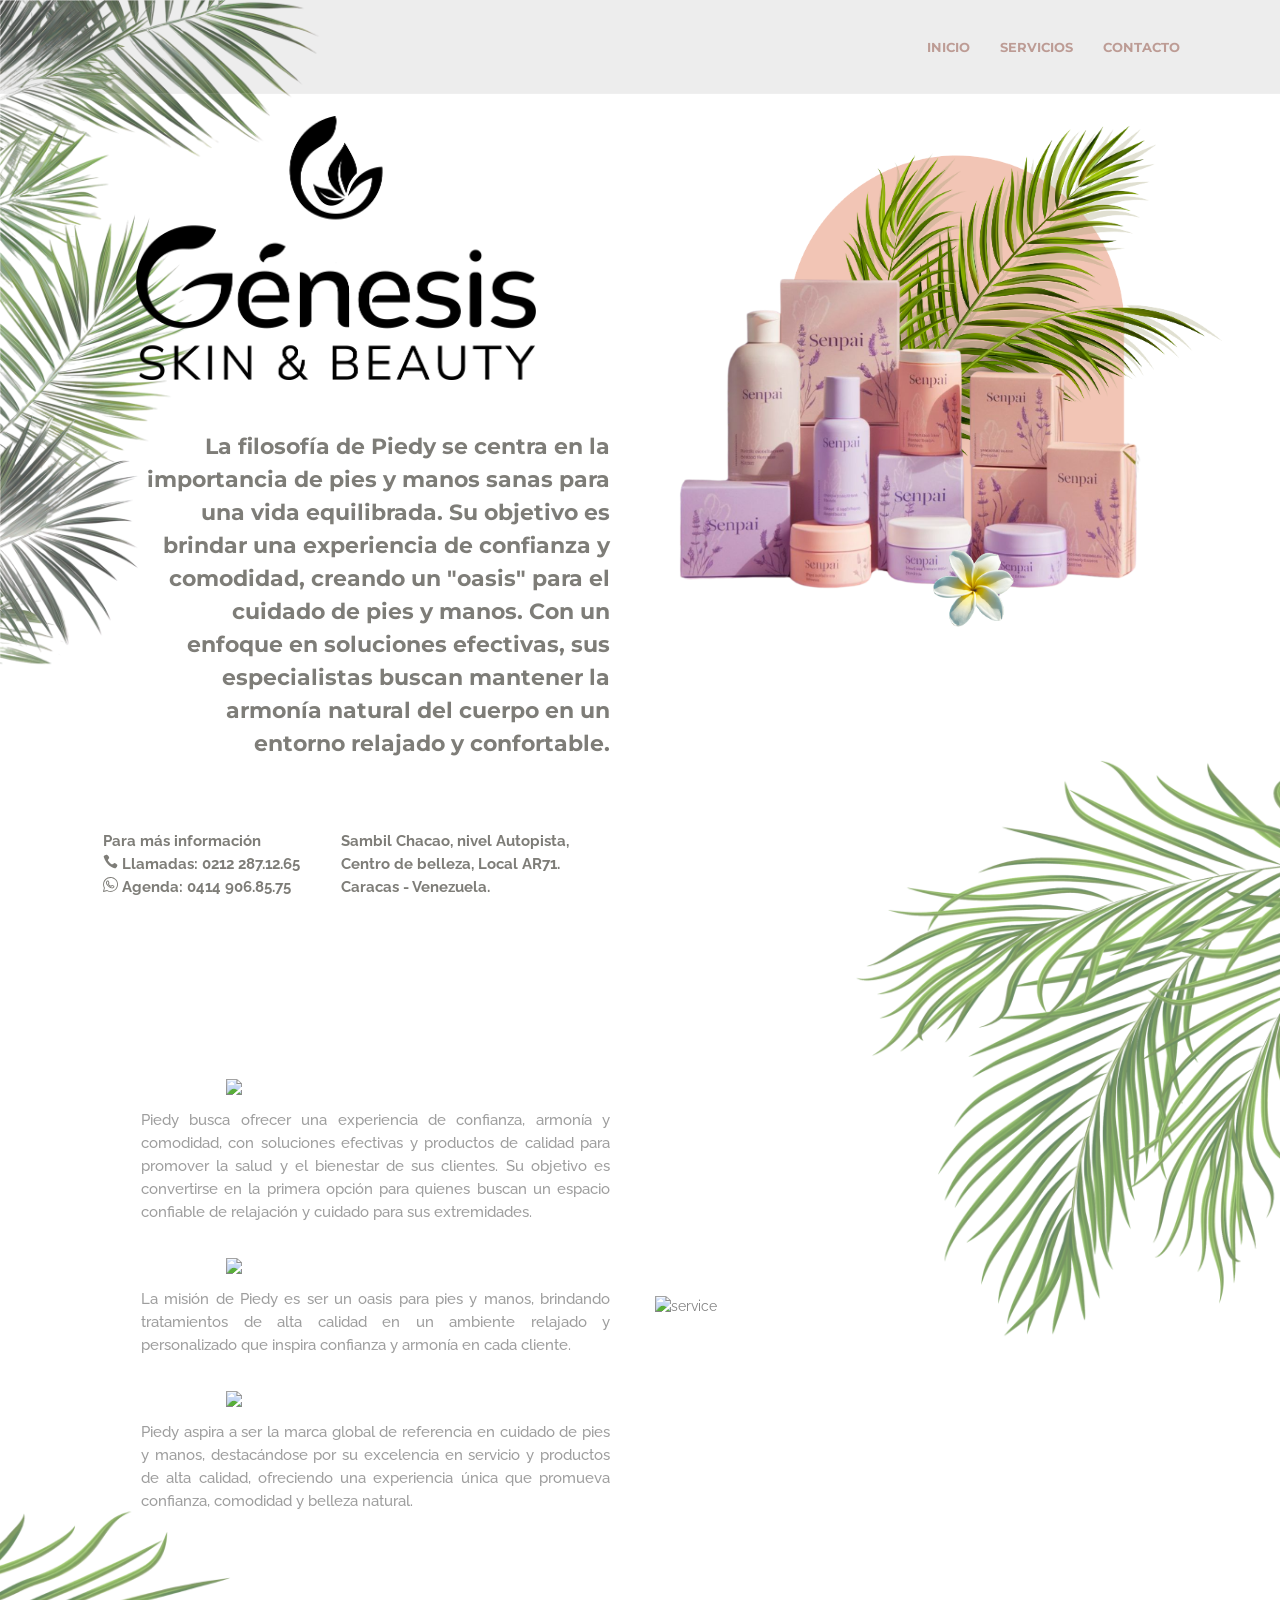
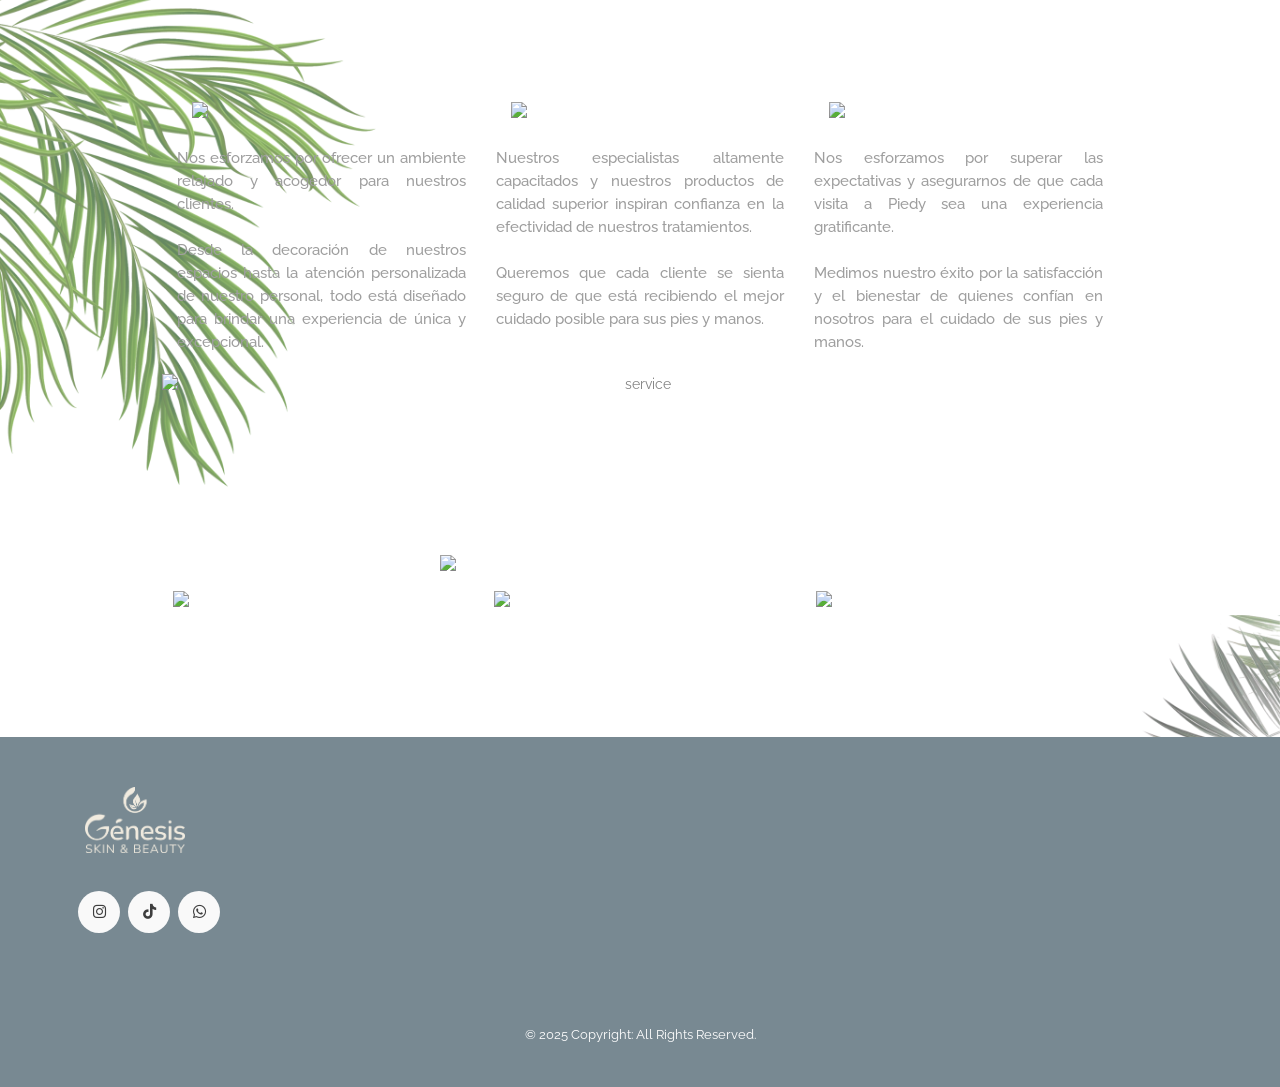
==== index.html @ 5d8326f8 "primer commit" ====
<!DOCTYPE html>
<html dir="ltr" lang="es-ES">
<head>
<!-- Document Meta
============================================= -->
<meta charset="utf-8">
<meta http-equiv="X-UA-Compatible" content="IE=edge">
<!--IE Compatibility Meta-->
<meta name="author" content="wplly" />
<meta name="viewport" content="width=device-width, initial-scale=1, maximum-scale=1">
<meta name="description" content="construction html5 template">
<link href="assets/images/favicon/favicon.ico" rel="icon">



<!-- Fonts
============================================= -->
<link href='http://fonts.googleapis.com/css?family=Montserrat:400,700%7CRaleway:100,200,300,400,500,600,700,800%7CDroid+Serif:400,400italic,700,700italic' rel='stylesheet' type='text/css'>
<link href="https://fonts.cdnfonts.com/css/blanquotey" rel="stylesheet">
<link rel="stylesheet" href="https://cdnjs.cloudflare.com/ajax/libs/font-awesome/6.7.2/css/all.min.css" integrity="sha512-Evv84Mr4kqVGRNSgIGL/F/aIDqQb7xQ2vcrdIwxfjThSH8CSR7PBEakCr51Ck+w+/U6swU2Im1vVX0SVk9ABhg==" crossorigin="anonymous" referrerpolicy="no-referrer" />
<!-- Stylesheets
============================================= -->
<link href="assets/css/external.css" rel="stylesheet">
<!-- Extrnal CSS -->
<link href="assets/css/bootstrap.min.css" rel="stylesheet">

<!-- Boostrap Core CSS -->
<link href="assets/css/style.css" rel="stylesheet">
<!-- Style CSS -->

<!-- HTML5 shim, for IE6-8 support of HTML5 elements. All other JS at the end of file. -->
<!--[if lt IE 9]>
      <script src="assets/js/html5shiv.js"></script>
      <script src="assets/js/respond.min.js"></script>
    <![endif]-->

<!-- Document Title
    ============================================= -->
<title>Genesis Skin & Beauty</title>
</head>
<body>
<div class="preloader">
	<div class="spinner">
		<div class="bounce1">
		</div>
		<div class="bounce2">
		</div>
		<div class="bounce3">
		</div>
	</div>
</div>

<!-- Header
    ============================================= -->
<header id="navbar-spy" class="transparent-header">
	<nav id="primary-menu" class="navbar navbar-fixed-top style-1">
		<div class="container">
			<div class="navbar-header">
				<button type="button" class="navbar-toggle collapsed" data-toggle="collapse" data-target="#bs-example-navbar-collapse-1" aria-expanded="false">
				<span class="sr-only">Toggle navigation</span>
				<span class="icon-bar"></span>
				<span class="icon-bar"></span>
				<span class="icon-bar"></span>
				</button>
			</div>
			
			<div class="collapse navbar-collapse pull-right" id="bs-example-navbar-collapse-1">
				<ul class="nav navbar-nav navbar-left">
					<li class="has-dropdown">
						<a href="index.html" class="dropdown-toggle">Inicio</a>
					</li>
					
					<!-- li end -->
					<li class="has-dropdown">
						<a href="services.html" class="dropdown-toggle">servicios</a>
					</li>
					
					<li class="has-dropdown pull-left">
						<a href="contact.html" class="dropdown-toggle">contacto</a>
					</li>
				</ul>
			</div>
		</div>
	</nav>
</header>

<!-- Parte I
============================================= -->
<section class="text-center pagina-1-mb">
	<div class="container" style="width: 95%;">
		<div class="row">
			<div class="col-xs-12 col-sm-6 col-md-6" style="margin-top: 3%;">
				<div class="col-xs-12 col-sm-12 col-md-12">
					<img src="assets/images/web-new/Imagotipo - Negro.png" alt="logo"  class="img-responsive center-block" width="400">
				</div>
				<div class="col-xs-12 col-sm-12 col-md-12" >
					<h4 class="font-1-mb" style="color: #7e7d78; text-align: end; padding: 50px 0 50px 80px;" >
						La filosofía de Piedy se centra en la importancia de pies y manos sanas para una vida equilibrada. Su objetivo es brindar una experiencia de confianza y comodidad, creando un "oasis" para el cuidado de pies y manos. Con un enfoque en soluciones efectivas, sus especialistas buscan mantener la armonía natural del cuerpo en un entorno relajado y confortable.
					</h4>
				</div>
				<div class="col-xs-12 col-sm-12 col-md-12 text-mb-dat" style="display: flex; justify-content: space-evenly; text-align: start; align-items: center;">
					<p style="font-weight: bold; color: #7e7d78;" class="font-1-1-mb">
						Para más información <br>
						<svg xmlns="http://www.w3.org/2000/svg" viewBox="0 0 32 32" id="Phone" width="15">
							<path d="M13.216 8.064c-.382-4.394-4.966-6.55-5.16-6.638a.974.974 0 0 0-.582-.078c-5.292.878-6.088 3.958-6.12 4.086a.99.99 0 0 0 .02.54c6.312 19.584 19.43 23.214 23.742 24.408.332.092.606.166.814.234a.99.99 0 0 0 .722-.042c.132-.06 3.248-1.528 4.01-6.316a.997.997 0 0 0-.096-.612c-.068-.132-1.698-3.234-6.218-4.33a.977.977 0 0 0-.884.21c-1.426 1.218-3.396 2.516-4.246 2.65-5.698-2.786-8.88-8.132-9-9.146-.07-.57 1.236-2.572 2.738-4.2a.998.998 0 0 0 .26-.766z" fill="#7e7d78" class="color000000 svgShape"></path>
						  </svg> Llamadas: 0212 287.12.65
						  <br>
						  <svg xmlns="http://www.w3.org/2000/svg" enable-background="new 0 0 24 24" viewBox="0 0 24 24" id="Whatsapp" width="15">
							<path d="m14.712 18.249c-.434 0-.896-.057-1.382-.173-3.782-.903-8.58-5.223-8.58-8.792 0-1.649.862-2.555 1.188-2.896.407-.432 1.001-.638 1.378-.638 1.388 0 1.694.304 2.098 1.425.139.386.328.915.708 1.671.201.401.212.796.031 1.174-.29.549-.583.87-.776 1.083-.002.002-.003.004-.005.006.251.401.732 1.094 1.375 1.666.851.758 1.581 1.073 1.973 1.243.04.017.076.033.109.047.038-.048.078-.102.115-.151.164-.217.377-.497.686-.838.537-.593 1.072-.497 1.479-.349.125.047 2.695 1.039 2.981 1.555.228.412.246 1.288-.165 2.102-.615 1.219-1.753 1.865-3.213 1.865zm-7.396-10.999c-.05.008-.197.075-.241.118-.322.339-.825.866-.825 1.916 0 2.598 3.957 6.504 7.429 7.333 1.447.345 2.428.04 2.909-.91.117-.233.154-.451.161-.6-.526-.266-1.724-.797-2.079-.94-.243.275-.402.486-.529.654-.354.466-.841 1.104-1.831.657l-.184-.083c-.437-.188-1.345-.581-2.377-1.5-.886-.789-1.498-1.726-1.784-2.213-.446-.765.041-1.3.303-1.588.149-.164.316-.348.483-.635-.403-.815-.61-1.391-.749-1.776-.055-.153-.115-.322-.157-.411-.076-.012-.229-.022-.529-.022zm9.651 7.976h.01z" fill="#7e7d78" class="color000000 svgShape"></path>
							<path d="m.75 24c-.198 0-.392-.079-.534-.223-.188-.191-.26-.467-.188-.726l1.508-5.479c-.943-1.734-1.44-3.688-1.44-5.671.001-4.84 2.787-9.026 7.267-10.925 4.543-1.924 9.579-.979 13.146 2.468.061.059.11.126.147.2 3.335 3.438 4.264 8.317 2.418 12.785-1.88 4.551-6.105 7.378-11.026 7.378-.187-.018-.312-.023-.468-.032-.914-.05-2.779-.153-4.982-1.275l-5.658 1.476c-.063.016-.127.024-.19.024zm5.939-3.049c.123 0 .246.03.356.09 2.022 1.093 3.711 1.186 4.617 1.236.199.011.36.021.479.036 4.208-.006 7.901-2.478 9.545-6.457 1.638-3.964.778-8.296-2.243-11.305-.05-.051-.093-.109-.128-.171-3.116-2.905-7.452-3.682-11.366-2.023-3.918 1.661-6.352 5.317-6.354 9.543 0 1.825.482 3.623 1.395 5.197.101.174.127.381.073.575l-1.245 4.524 4.682-1.22c.062-.017.126-.025.189-.025z" fill="#7e7d78" class="color000000 svgShape"></path>
						  </svg> Agenda: <a href="https://wa.me/584149068575?text=Hola%20%F0%9F%98%8A" target="_blank"  style="color: #7e7d78;">0414 906.85.75</a> 
					</p>
					<p style="font-weight: bold; color: #7e7d78;" class="font-1-1-mb">
						Sambil Chacao, nivel Autopista, <br>
						Centro de belleza, Local AR71. <br>
						Caracas - Venezuela.				</p>
				</div>
			</div>
			<div class="col-xs-12 col-sm-6 col-md-6">
				<img src="assets/images/web-new/p2.png" alt="service"  class="img-responsive center-block" width="1200">
			</div>
			
		</div>
	</div>
</section>

<!-- Parte II
============================================= -->

<section class="pagina-2-mb mt-pag-2">
	<div class="container" style="width: 85%;">
		<div class="row" >
			<div class="col-xs-12 col-sm-12 col-md-12" style="display: flex; align-items: center; flex-wrap: wrap;">
				<div class="col-xs-12 col-sm-12 col-md-6 pd-mb" >
					<div class="col-xs-12 col-sm-12 col-md-12" >
						<div class="col-sm-12" style="margin-bottom: 3%;">
							<img class="img-responsive center-block img-2-1-mb" src="assets/images/web-new/OBJETIVO.png" width="300" >
						</div>
						<p class="text-justify font-pag-2 font-center">
							Piedy busca ofrecer una experiencia de confianza, armonía y comodidad, con soluciones efectivas y productos de calidad para promover la salud y el bienestar de sus clientes. Su objetivo es convertirse en la primera opción para quienes buscan un espacio confiable de relajación y cuidado para sus extremidades.
						</p>
					</div>
					<div class="col-xs-12 col-sm-12 col-md-12" >
						<div class="col-sm-12" style="margin-bottom: 3%; margin-top: 3%;">
							<img class="img-responsive center-block img-2-1-mb" src="assets/images/web-new/MISION.png" width="300" >
						</div>
						<p class="text-justify font-pag-2 font-center">
							La misión de Piedy es ser un oasis para pies y manos, brindando tratamientos de alta calidad en un ambiente relajado y personalizado que inspira confianza y armonía en cada cliente.
						</p>
					</div>
					<div class="col-xs-12 col-sm-12 col-md-12" >
						<div class="col-sm-12" style="margin-bottom: 3%; margin-top: 3%;">
							<img class="img-responsive center-block img-2-1-mb" src="assets/images/web-new/VISION.png" width="300" >
						</div>
						<p class="text-justify font-pag-2 font-center">
							Piedy aspira a ser la marca global de referencia en cuidado de pies y manos, destacándose por su excelencia en servicio y productos de alta calidad, ofreciendo una experiencia única que promueva confianza, comodidad y belleza natural.
						</p>
					</div>
				</div>
				<div class="col-xs-12 col-sm-12 col-md-6 d-none d-sm-block" >
					<img src="assets/images/web-new/PAGINA-2.2.png" alt="service" class="img-responsive center-block img-3-3-mb img-2-3-mb" width="1200" >
				</div>
			</div>
		</div>
	</div>
</section>

<!-- Servicios
============================================= -->

<section class="text-center pagina-3-mb mt-pag-3">
	<div class="container width-mb" style="width: 77%;">
		<div class="row">
			<div class="col-xs-12 col-sm-12 col-md-12" >
				<div class="col-xs-12 col-sm-4 col-md-4" >
					<div class="col-sm-12" style="margin-bottom: 10%; margin-top: 3%;">
						<img class="img-responsive center-block img-2-1-mb" src="assets/images/web-new/COMODIDAD.png" width="300" >
					</div>
					<p class="text-justify font-pag-2 font-center">
						Nos esforzamos por ofrecer un ambiente relajado y acogedor para nuestros clientes. </br></br> Desde la decoración de nuestros espacios hasta la atención personalizada de nuestro personal, todo está diseñado para brindar una experiencia de única y excepcional.
					</p>
				</div>
				<div class="col-xs-12 col-sm-4 col-md-4" >
					<div class="col-sm-12" style="margin-bottom: 10%; margin-top: 3%;">
						<img class="img-responsive center-block img-2-1-mb" src="assets/images/web-new/CONFIANZA.png" width="300" >
					</div>
					<p class="text-justify font-pag-2 font-center">
						Nuestros especialistas altamente capacitados y nuestros productos de calidad superior inspiran confianza en la efectividad de nuestros tratamientos. </br></br> Queremos que cada cliente se sienta seguro de que está recibiendo el mejor cuidado posible para sus pies y manos.
					</p>
				</div>
				<div class="col-xs-12 col-sm-4 col-md-4" >
					<div class="col-sm-12" style="margin-bottom: 10%; margin-top: 3%;">
						<img class="img-responsive center-block img-2-1-mb" src="assets/images/web-new/SATISFACCION.png" width="300" >
					</div>
					<p class="text-justify font-pag-2 font-center">
						Nos esforzamos por superar las expectativas y asegurarnos de que cada visita a Piedy sea una experiencia gratificante. </br></br> Medimos nuestro éxito por la satisfacción y el bienestar de quienes confían en nosotros para el cuidado de sus pies y manos.
					</p>
				</div>
			</div>
			<div class="col-xs-12 col-sm-12 col-md-12" >
				<img class="img-responsive center-block img-2-3-mb" src="assets/images/web-new/PAGINA-3.1.png" width="1200" alt="service">
			</div>
		</div>
	</div>
</section>

<section class="text-center pagina-4-mb">
	<div class="container" style="width: 80%;">
		<div class="col-xs-12 col-sm-12 col-md-12" style="margin-bottom: 2%;">
			<img class="img-responsive center-block img-2-1-mb" src="assets/images/web-new/SERVICIOS.png" width="400" >
		</div>
		<div class="col-xs-12 col-sm-12 col-md-12" style="margin-bottom: 5%;">
			<div class="col-xs-12 col-sm-4 col-md-4 only-mobile">
				<a href="services.html#q-p">
					<img class="img-responsive center-block" src="assets/images/web-new/1QP.png" style="cursor: pointer;" width="300">
				</a>
			</div>
			<div class="col-xs-12 col-sm-4 col-md-4 only-destok" >
				<img id="linkToText" class="img-responsive center-block" src="assets/images/web-new/1QP.png" style="cursor: pointer;" width="300">
			</div>
			<div class="col-xs-12 col-sm-4 col-md-4 only-mobile">
				<a href="services.html#q-e">
					<img class="img-responsive center-block" src="assets/images/web-new/2QP.png" style="cursor: pointer;" width="300">
				</a>
			</div>
			<div class="col-xs-12 col-sm-4 col-md-4 only-destok">
				<img id="linkToText1" class="img-responsive center-block" src="assets/images/web-new/2QP.png" style="cursor: pointer;"  width="300">
			</div>
			<div class="col-xs-12 col-sm-4 col-md-4 only-mobile">
				<a href="services.html#m">
					<img class="img-responsive center-block" src="assets/images/web-new/MANICURAS.png" style="cursor: pointer;" width="300">
				</a>
			</div>
			<div class="col-xs-12 col-sm-4 col-md-4 only-destok">
				<img id="linkToText2" class="img-responsive center-block" src="assets/images/web-new/MANICURAS.png" style="cursor: pointer;"  width="300"/>
			</div>
		</div>

		  <div class="col-md-12 text-center">
			<div id="myText" class="collapse">
				<div class="col-xs-12 col-sm-12 col-md-12" style="margin-top: 3%">
					<div class="col-sm-3">
						<a href="quiropedia_vip.html"><img class="img-responsive center-block" src="assets/images/web-new/QUIROPEDIA-AVANZADA-VIP.png" width="250" style="cursor: pointer;"></a>
					</div>
					<div class="col-sm-3">
						<a href="quiropedia_rejuvenecedora.html"><img class="img-responsive center-block" src="assets/images/web-new/REJUVENECEDORA.png" width="250" style="cursor: pointer;"></a> 
					</div>
					<div class="col-sm-3">
						<a href="quiropedia_deportista.html"><img class="img-responsive center-block" src="assets/images/web-new/QUIROPEDIA-PARA-DEPORTISTASpng.png" width="250" style="cursor: pointer;"/></a> 
					</div>
					<div class="col-sm-3">
						<a href="quiropedia_express.html"><img class="img-responsive center-block" src="assets/images/web-new/Express.png" width="250" style="cursor: pointer;"/></a> 
					</div>
				</div>
			</div>
			<div id="myText1" class="collapse">
				<div class="col-xs-12 col-sm-12 col-md-12" style="margin-top: 3%;">
					<div class="col-sm-4">
						<a href="quiropedia_medica.html"><img class="img-responsive center-block" src="assets/images/web-new/Quiropedia-Médica.png" width="250" style="cursor: pointer;"></a> 
					</div>
					<div class="col-sm-4">
						<a href="quiropedia_diabetica.html"><img class="img-responsive center-block" src="assets/images/web-new/Pie-Diabético.png" width="250" style="cursor: pointer;"></a> 
					</div>
					<div class="col-sm-4">
						<a href="quiropedia_ninos.html"><img class="img-responsive center-block" src="assets/images/web-new/Quiropedia-para-Niños.png" width="250" style="cursor: pointer;"/></a> 
					</div>
				</div>
			</div>
			<div id="myText2" class="collapse">
				<div class="col-xs-12 col-sm-12 col-md-12" style="margin-top: 3%;">
					<div class="col-sm-4">
						<a href="manicura_acrilico.html"><img class="img-responsive center-block" src="assets/images/web-new/Acrilico.png" width="250" style="cursor: pointer;"></a> 
					</div>
					<div class="col-sm-4">
						<a href="manicura_rubber.html"><img class="img-responsive center-block" src="assets/images/web-new/Base-Rubber.png" width="250" style="cursor: pointer;"></a> 
					</div>
					<div class="col-sm-4">
						<a href="manicura_polygel.html"><img class="img-responsive center-block" src="assets/images/web-new/Con-Poligel.png" width="250" style="cursor: pointer;"/></a> 
					</div>
				</div>
			</div>
		  </div>
	</div>
</section>

<!-- Footer
============================================= -->
<footer id="footer" class="footer-3">
	
	<!-- Widget Section
	============================================= -->
	<div class="container">
		<div class="row">
			<div class="col-xs-12 col-sm-12 col-md-12 widgets-links">
				<div class="col-xs-12 col-sm-6 col-md-3 widget-about text-center-xs mb-30-xs">
					<div class="row">
						<div class="col-xs-12 col-sm-12 col-md-12">
							<div class="widget-about-logo-footer pull-left pull-none-xs">
								<img src="assets/images/web-new/Imagotipo - Crema.png" alt="logo"/>
							</div>
						</div>
					</div>
					<!-- Social bar
					============================================= -->
					<div class="row">
						<div class="col-xs-12 col-sm-12 col-md-12">
							<div class="widget-social-icon pull-left text-left pull-none-xs">
								<!-- <a target='_blank' href="https://www.facebook.com/people/Piedyccs/61551741722241/"><i class="fa fa-facebook"></i><i class="fa fa-facebook"></i></a> -->
								<a target='_blank' href="https://instagram.com/piedyccs?igshid=MzRlODBiNWFlZA=="><i class="fa-brands fa-instagram"></i><i class="fa-brands fa-instagram"></i></a>
								<a target='_blank' href="https://www.tiktok.com/@piedyccs5"><i class="fab fa-tiktok"></i><i class="fa-brands fa-tiktok"></i></a>
								<a target='_blank' href="https://wa.link/84zv5s"><i class="fa-brands fa-whatsapp"></i><i class="fa-brands fa-whatsapp"></i></a>
							</div>
						</div>
					</div>
				</div>
				<div class="col-xs-12 col-sm-6 col-md-5 widget-navigation text-center-xs">
					
				</div>
			</div>
		</div>
	</div>

	<!-- Copyrights
	============================================= -->
	<div class="container">
		<div class="row">
			<div class="col-xs-12 col-sm-12 col-md-12 copyrights text-center">
				<p class="text-capitalize">© 2025 Copyright: All rights reserved.</p>
			</div>
		</div>
	</div>
</footer>

<!-- Footer Scripts
============================================= -->
<script src="assets/js/jquery-2.1.1.min.js"></script>
<script src="assets/js/plugins.js?v=1.0.0"></script>
<script src="assets/js/functions.js?v=1.2.0"></script>

<script src="assets/js/jquery.js"></script>
<script>
	var coll = document.getElementsByClassName("collapsible");
	var i;
	
	for (i = 0; i < coll.length; i++) {
	  coll[i].addEventListener("click", function() {
		this.classList.toggle("active");
		var content = this.nextElementSibling;
		if (content.style.maxHeight){
		  content.style.maxHeight = null;
		} else {
		  content.style.maxHeight = content.scrollHeight + "px";
		} 
	  });
	}
	</script>

</body>
</html>
---- assets/css/style.css ----
/*-----------------------------------------------------------------------------------

	Theme Name: Yellow Hats
	Theme URI: #
	Description: The Construction HTML5 Template
	Author: 7roof
	Author URI: http://themeforest.net/user/7roof
	Version: 1.0

-----------------------------------------------------------------------------------*/
/*!
// Contents
// ------------------------------------------------>

	1.  Global Styles
	2.  Typography
	3.  Color
	4.  Align
	5.  Background
	6.  Buttons
	7.  Forms
	8.  Icons
	9.  List
	10. Media
	11. Tabs
	12. Accordions
	13. Loading
	14. Header
	15. Heading
	16. Page Title
	17. Hero
	18. About
	19. Team
	20. Testimonial
	21. Services
	22. Projects
	23. Action
	24. Facts
	25. Pricing Tables
	26. Blog
	27. sidebar
	28. Shop
	29. Contact
	30. Footer
	31. 404
	32. Soon
/*------------------------------------*\
#GLOBAL STYLES
\*------------------------------------*/

html {
	font-size: 14px;
}

body {
	background-image: url(../../assets/images/web-new/FONDO-PLANTILLA-WEB.png);
	background-size: cover;
	font-family: 'Raleway', sans-serif;
	font-size: 14px;
	font-weight: 400;
	color: #828282;
	line-height: 1.5;
	margin: 0
}

* {
	outline: none;
}

::-moz-selection {
text-shadow:none;
}

::selection {
	background-color: #BD9C95;
	color: #fff;
	text-shadow: none;
}

a {
	-webkit-transition: all 0.3s ease;
	-moz-transition: all 0.3s ease;
	-ms-transition: all 0.3s ease;
	-o-transition: all 0.3s ease;
	transition: all 0.3s ease;
	color: #BD9C95;
}

a:hover {
	color: #BD9C95;
	text-decoration: none;
}

a:focus {
	color: #BD9C95;
	outline: none;
	text-decoration: none;
}

a:active {
	color: #BD9C95;
	outline: none;
	text-decoration: none;
}

textarea {
	resize: none
}

.form-control {
	background-color: transparent;
	-moz-border-radius: 0;
	-webkit-border-radius: 0;
	border-radius: 25px;
	border-top: none;
	border-right: 0;
	border-left: 0;
	border: 2px solid #e5e5e5;
	font-size: 13px;
	color: #000000;
	line-height: 49px;
	height: 38px;
	margin-bottom: 50px;
	box-shadow: none;
	-moz-box-shadow: none;
	-webkit-box-shadow: none;
	padding-left: 13px;
}

.form-control:focus {
	border-color: #FFF;
	box-shadow: none;
	-moz-box-shadow: none;
	-webkit-box-shadow: none;
}

button.btn {
	margin-bottom: 0
}

.btn:focus,
.btn:active:focus,
.btn.active:focus,
.btn.focus,
.btn.focus:active,
.btn.active.focus {
	outline: none
}

.modal-backdrop {
	z-index: 1020;
	background-color: rgba(34, 34, 34, 0.95);
}

/*------------------------------------*\
#TYPOGRAPHY
\*------------------------------------*/

/* Heading Text */
h1,
h2,
h3,
h4,
h5,
h6,
.h1,
.h2,
.h3,
.h4,
.h5,
.h6 {
	color: #2f2f2f;
	font-family: 'Montserrat', sans-serif;
	font-weight: 700;
	margin: 0 0 20px 0;
	line-height: 1.5;
}

h1,
.h1 {
	font-size: 32px;
}

h2,
.h2 {
	font-size: 28px;
}

h3,
.h3 {
	font-size: 25px;
}

h4,
.h4 {
	font-size: 22px;
}

h5,
.h5 {
	font-size: 18px;
}

h6,
.h6 {
	font-size: 14px;
}

p {
	color: #9e9e9e;
	font-size: 15px;
	font-weight: 500;
	margin-bottom: 20px;
	line-height: 23px;
}

.lead {
	font-size: 16px;
	line-height: 1.8;
}

/* Aligning Text */
.text-left {
	text-align: left !important;
}

.text-right {
	text-align: right !important;
}

.text-center {
	text-align: center !important;
}

.text-just {
	text-align: justify !important;
}

.align-top {
	vertical-align: top;
}

.align-bottom {
	vertical-align: bottom;
}

.align-middle {
	vertical-align: middle;
}

.align-baseline {
	vertical-align: baseline
}

/* Weight Text */
.bold {
	font-weight: bold;
}

.regular {
	font-weight: normal;
}

.italic {
	font-style: italic;
}

.break-word {
	word-wrap: break-word;
}

.no-wrap {
	white-space: nowrap;
}

.font-type {
	font-family: 'Blanquotey', sans-serif;
}

/* Text Color */
.text-white {
	color: #fff !important;
}

.text-black {
	color: #2f2f2f;
}

.text-capitalize {
	text-transform: capitalize
}

.text-uppercase {
	text-transform: uppercase
}

.font-heading {
	font-family: 'Montserrat', sans-serif;
}

.font-body {
	font-family: 'Raleway', sans-serif;
}

.font-15 {
	font-size: 15px;
}

.font-18 {
	font-size: 18px;
}

.font-16 {
	font-size: 16px;
}

.font-40 {
	font-size: 40px;
}

.font-25 {
	font-size: 25px;
}

.font-secondary {
	font-family: 'Droid Serif', serif
}

/* quotes style */
blockquot,
.blockquote {
	font-size: 20px;
	font-family: 'Raleway', sans-serif;
	font-style: italic;
	line-height: 28px;
	font-weight: 500;
	padding: 30px 0 30px 30px;
}

.quote-author {
	display: block;
	font-size: 13px;
	font-style: normal;
	margin-top: 20px;
	line-height: 28px;
}

.blockquote-1 {
	border-left: 6px solid #222222;
}

.blockquote-3,
.blockquote-4 {
	padding-right: 30px;
}

.blockquote-2,
.blockquote-3,
.blockquote-4 {
	border-left: none;
}

.blockquote-2:before {
	content: "\f10d";
	font-family: fontawesome;
	font-size: 16px;
	position: absolute;
	top: 0;
	left: 0;
	color: #222222;
	line-height: 1.8;
}

.blockquote-2:after {
	content: "\f10e";
	font-family: fontawesome;
	font-size: 16px;
	color: #222222;
	position: absolute;
	right: 0;
	bottom: 0;
	line-height: 1.8;
}

.blockquote-3 {
	color: #BD9C95;
	background-color: #f9f9f9;
	border-radius: 5px;
}

.blockquote-3 .quote-author {
	color: #828282
}

.blockquote-4 {
	color: #fff;
	background-color: #222222;
	border-radius: 5px;
}

/* Lists */
ul.list {
	padding: 0;
	font-size: 13px;
	list-style-type: none;
}

ul.list li {
	font-size: 13px;
	font-weight: 500;
	line-height: 30px;
}

ul.icon-list li i {
	font-size: 15px;
	font-weight: 400;
	line-height: 30px;
	margin-right: 10px;
	color: #2f2f2f;
}

ul.number-list li span {
	font-size: 13px;
	font-weight: 700;
	line-height: 30px;
	margin-right: 15px;
	color: #2f2f2f;
}

ul.dot-list li i {
	font-size: 7px;
	font-weight: 400;
	line-height: 30px;
	margin-right: 19px;
	color: #2f2f2f;
}

/*------------------------------------*\
#COLORS
\*------------------------------------*/
.color-heading {
	color: #2f2f2f !important
}

.color-theme {
	color: #BD9C95 !important
}

.color-white {
	color: #fff !important
}

.color-gray {
	color: #7797A4 !important
}

/*------------------------------------*\
#ALIGN
\*------------------------------------*/
p,
pre,
ul,
ol,
dl,
dd,
blockquote,
address,
table,
fieldset,
form {
	margin-bottom: 20px;
}

section {
	padding-top: 80px;
	padding-bottom: 80px;
	overflow: hidden;
}

.separator {
	padding-top: 30px;
    padding-bottom: 30px;
}

footer {
	padding-top: 40px;
	padding-bottom: 40px;
}

/* All margin */
.m-0 {
	margin: 0;
}

.m-xs {
	margin: 10px;
}

.m-sm {
	margin: 20px;
}

.m-md {
	margin: 40px;
}

.m-lg {
	margin: 80px;
}

/* top margin */
.mt-0 {
	margin-top: 0;
}

.mt-5 {
	margin-top: 5px;
}

.mt-xs {
	margin-top: 10px;
}

.mt-sm {
	margin-top: 20px;
}

.mt-md {
	margin-top: 40px;
}

.mt-lg {
	margin-top: 80px;
}

.mt-30 {
	margin-top: 30px !important;
}

.mt-50 {
	margin-top: 50px !important;
}

.mt-60 {
	margin-top: 60px;
}

.mt-150 {
	margin-top: 150px;
}

/* bottom margin */
.mb-0 {
	margin-bottom: 0 !important;
}

.mb-xs {
	margin-bottom: 10px;
}

.mb-sm {
	margin-bottom: 20px;
}

.mb-md {
	margin-bottom: 40px !important;
}

.mb-lg {
	margin-bottom: 80px;
}

.mb-30 {
	margin-bottom: 30px !important;
}

.mb-50 {
	margin-bottom: 50px!important;
}

.mb-60 {
	margin-bottom: 60px!important;
}

.mb-150 {
	margin-bottom: 150px!important;
}

/* right margin */
.mr-0 {
	margin-right: 0;
}

.mr-xs {
	margin-right: 10px;
}

.mr-sm {
	margin-right: 20px;
}

.mr-md {
	margin-right: 40px;
}

.mr-lg {
	margin-right: 80px;
}

.mr-30 {
	margin-right: 30px !important;
}

.mr-50 {
	margin-right: 50px;
}

.mr-60 {
	margin-right: 60px;
}

.mr-150 {
	margin-right: 150px;
}

/* left margin */
.ml-0 {
	margin-left: 0;
}

.ml-xs {
	margin-left: 10px;
}

.ml-sm {
	margin-left: 20px;
}

.ml-md {
	margin-left: 40px;
}

.ml-lg {
	margin-left: 80px;
}

.ml-15 {
	margin-left: 15px;
}

.ml-30 {
	margin-left: 30px !important;
}

.ml-50 {
	margin-left: 50px;
}

.ml-60 {
	margin-left: 60px;
}

.ml-150 {
	margin-left: 150px;
}


/* All padding */
.p-0 {
	padding: 0;
}

.p-xs {
	padding: 10px;
}

.p-sm {
	padding: 20px;
}

.p-md {
	padding: 40px;
}

.p-lg {
	padding: 80px;
}

/* top padding */
.pt-0 {
	padding-top: 0;
}

.pt-xs {
	padding-top: 10px;
}

.pt-sm {
	padding-top: 20px;
}

.pt-md {
	padding-top: 40px;
}

.pt-lg {
	padding-top: 80px;
}

.pt-60 {
	padding-top: 60px;
}

/* bottom padding */
.pb-0 {
	padding-bottom: 0;
}

.pb-xs {
	padding-bottom: 10px;
}

.pb-sm {
	padding-bottom: 20px;
}

.pb-md {
	padding-bottom: 40px;
}

.pb-lg {
	padding-bottom: 80px;
}

.pb-50 {
	padding-bottom: 50px;
}

.pb-60 {
	padding-bottom: 60px;
}

.pb-100 {
	padding-bottom: 100px;
}

/* right padding */
.pr-0 {
	padding-right: 0;
}

.pr-xs {
	padding-right: 10px;
}

.pr-sm {
	padding-right: 20px;
}

.pr-md {
	padding-right: 40px;
}

.pr-lg {
	padding-right: 80px;
}

.pr-30 {
	padding-right: 30px !important;
}

.pr-50 {
	padding-right: 50px;
}

.pr-60 {
	padding-right: 60px;
}

.pr-150 {
	padding-right: 150px;
}

/* left padding */
.pl-0 {
	padding-left: 0;
}

.pl-xs {
	padding-left: 10px;
}

.pl-sm {
	padding-left: 20px;
}

.pl-md {
	padding-left: 40px;
}

.pl-lg {
	padding-left: 80px;
}

/* Postions */
.fixed {
	position: fixed;
}

.relative {
	position: relative;
}

.absolute {
	position: absolute;
}

.static {
	position: static;
}

/* Zindex*/
.zindex-1 {
	z-index: 1;
}

.zindex-2 {
	z-index: 2;
}

.zindex-3 {
	z-index: 3;
}

/* Borders */
.border-all {
	border: 1px solid #BD9C95;
}

.border-top {
	border-top: 1px solid #BD9C95;
}

.border-bottom {
	border-bottom: 1px solid #BD9C95;
}

.border-right {
	border-right: 1px solid #BD9C95;
}

.border-left {
	border-left: 1px solid #BD9C95;
}

/* Display */
.inline {
	display: inline;
}

.block {
	display: block;
}

.inline-block {
	display: inline-block;
}

.hide {
	display: none;
}

.flex {
	display: flex;
}

@media only screen and (max-width : 767px ) {

section {
	padding-top: 60px;
	padding-bottom: 60px;
}

.text-center-xs {
	text-align: center !important
}

.pull-none-xs {
	float: none !important;
	text-align: center !important
}

.mb-15-xs {
	margin-bottom: 15px;
}

.mb-30-xs {
	margin-bottom: 30px !important;
}

.mb-50-xs {
	margin-bottom: 50px;
}

.mb-60-xs {
	margin-bottom: 60px!important;
}
}

@media only screen and (min-width : 768px) and (max-width : 991px) {

.text-center-sm {
	text-align: center !important
}

.mb-0-sm {
	margin-bottom: 0;
}

.mb-15-sm {
	margin-bottom: 15px;
}

.mb-30-sm {
	margin-bottom: 30px !important;
}

.mb-50-sm {
	margin-bottom: 50px;
}

.mb-60-sm {
	margin-bottom: 60px;
}

.pb-15-sm {
	padding-bottom: 15px;
}

.pb-30-sm {
	padding-bottom: 30px;
}

.pb-50-sm {
	padding-bottom: 50px;
}

.pb-60-sm {
	padding-bottom: 60px;
}
}

.border-b {
	border-bottom: 1px solid #e5e5e5;
}

/*------------------------------------*\
#BACKGROUNDS
\*------------------------------------*/
.bg-theme {
	background-color: #BD9C95 !important
}

.bg-gray {
	background-color: #7797A4 !important
}

.bg-dark {
	background-color: #232323 !important
}

.bg-white {
	background-color: #fff !important
}

.bg-dark h6 { color:#f6f6f7} 
/* Background Image */
.bg-section {
	position: relative;
	overflow: hidden;
	z-index: 1;
	-webkit-background-size: cover;
	-moz-background-size: cover;
	-ms-background-size: cover;
	-o-background-size: cover;
	background-size: cover;
	background-attachment: fixed;
	background-repeat: no-repeat;
	background-position: center center;
	width: 100%;
	height: 100%;
}

.bg-section-pt {
	-webkit-background-size: 100% 100%;
	-moz-background-size: 100% 100%;
	-ms-background-size: 100% 100%;
	-o-background-size: 100% 100%;
	background-size: 100% 100%;
	background-attachment: local;
}



.bg-overlay:before {
	content: "";
	display: inline-block;
	height: 100%;
	left: 0;
	position: absolute;
	top: 0;
	width: 100%;
	z-index: -1;
}

.bg-overlay-light:before {
	background-color: rgba(255,255,255, 0.6);
}

.bg-overlay-dark:before {
	background-color: rgba(47, 47, 47, 0.95);
}

.bg-overlay-theme:before {
	background-color: #bd9c9565;
}

.bg-overlay-gradient:before {
	background: rgba(25, 23, 23, 0.8); /* fallback for old browsers */
	background: -webkit-linear-gradient(to bottom, rgba(25, 23, 23, 0.8), rgba(34, 34, 34, 0.2)); /* Chrome 10-25, Safari 5.1-6 */
	background: linear-gradient(to bottom, rgba(25, 23, 23, 0.8), rgba(34, 34, 34, 0.2)); /* W3C, IE 10+/ Edge, Firefox 16+, Chrome 26+, Opera 12+, Safari 7+ */
}

.col-img {
	height: 660px;
	padding: 60px;
	overflow: hidden
}

.col-content {
	padding: 100px 0 50px 100px;
}

.section-img {
	padding: 0
}

.col-bg {
	position: relative;
	overflow: hidden;
	z-index: 1;
	-webkit-background-size: cover;
	-moz-background-size: cover;
	-ms-background-size: cover;
	-o-background-size: cover;
	background-size: cover;
	background-repeat: no-repeat;
	background-position: center center;
}

/*------------------------------------*\
#BUTTONS
\*------------------------------------*/
.btn {
	position: relative;
	z-index: 2;
}

.btn::before,
.btn::after {
	top: 0;
	width: 50%;
	height: 100%;
	position: absolute;
	z-index: -1;
	display: block;
	content: '';
	-webkit-box-sizing: border-box;
	-moz-box-sizing: border-box;
	box-sizing: border-box;
}

.btn:before {
	right: 0;
}

.btn:after {
	left: 0;
}

.btn:hover:before,
.btn:hover:after {
	width: 0;
}

.btn-primary,
.btn-secondary {
	font-size: 13px;
	font-weight: 700;
	text-transform: uppercase;
	text-align: center;
	-moz-border-radius: 0;
	-webkit-border-radius: 0;
	border-radius: 0;
	padding: 0;
	line-height: 49px;
	width: 170px;
	height: 51px;
	text-align: center;
	font-family: 'Montserrat', sans-serif
}

.btn-primary {
	background-color: #BD9C95;
	color: #fff;
	border: 2px solid #BD9C95;
}

.btn-primary:hover,
.btn-primary:focus,
.btn-primary:active {
	background-color: #BD9C95;
	color: #fff;
	border: 2px solid #BD9C95
}

.btn-primary:hover::before,
.btn-primary:hover::after {
	background-color: #BD9C95;
}

.btn-secondary {
	background-color: transparent;
	color: #7797A4;
	border: 2px solid #7797A4
}

.btn-secondary:hover,
.btn-secondary:focus,
.btn-secondary:active {
	background-color: #7797A4 !important;
	color: #fff;
	border: 2px solid #7797A4 !important
}

.btn-secondary:hover::before,
.btn-secondary:hover::after {
	background-color: #7797A4;
}

.btn-primary.btn-white {
	background-color: #fff;
	border-color: #fff;
	color: #BD9C95;
}

.btn-primary.btn-white:hover::before,
.btn-primary.btn-white:hover::after {
	background-color: #fff;
}

.btn-primary.btn-white:hover,
.btn-primary.btn-white:focus,
.btn-primary.btn-white:active {
	background-color: #BD9C95;
	color: #fff;
	border: 2px solid #BD9C95
}

.btn-primary.btn-black {
	background-color: transparent;
	border-color: #fff;
	color: #fff;
}

.btn-br-30 {
	border-radius: 30px;
}

.btn-primary.btn-black:hover,
.btn-primary.btn-black:hover {
	background-color: #fff;
}

.btn-primary.btn-black:hover {
	background-color: #BD9C95;
}

.bg-overlay-theme .btn-primary.btn-black:hover {
	background-color: #fff;
	color: #2f2f2f;
	border-color: #fff
}

.btn-secondary.btn-filled {
	background-color: #fff;
	color: #fff;
}

.btn-secondary.btn-white {
	border-color: #fff;
	color: #fff;
}

.btn-secondary.btn-filled:hover,
.btn-secondary.btn-white:hover {
	background-color: #BD9C95;
	color: #fff;
	border-color: #BD9C95;
}

.bg-overlay-theme .btn-secondary.btn-filled:hover,
.bg-overlay-theme .btn-secondary.btn-white:hover {
	background-color: #fff;
	color: #2f2f2f;
	border-color: #fff;
}

.btn.btn-block {
	width: 100%;
}

.btn-auto {
	width: auto
}

.bg-theme .btn-primary.btn-black:hover::before,
.bg-theme .btn-primary.btn-black:hover::after {
	background-color: #fff;
}

.bg-theme .btn-primary.btn-black:hover {
	background-color: #fff;
	color: #2f2f2f;
	border-color: #fff;
}

/*------------------------------------*\
#ACCORDION
\*------------------------------------*/
.accordion .panel {
	border-color: rgba(49, 49, 49, 0.1);
	padding: 23px 23px 0 23px;
	margin-bottom: 20px;
	box-shadow: none;
	-moz-box-shadow: none;
	-webkit-box-shadow: none;
	-moz-border-radius: 1px;
	-webkit-border-radius: 1px;
	-moz-border-radius: 1px;
	-webkit-border-radius: 1px;
	border-radius: 1px;
}

.accordion .panel .panel-heading {
	background-color: transparent;
	padding: 0 0 23px 0;
}

.accordion .panel .panel-heading h4 {
	font-size: 16px;
	font-family: 'Raleway', sans-serif;
	color: #313131;
	line-height: 1;
	font-weight: 700;
}

.accordion .panel-heading {
	-moz-border-radius: 0;
	-webkit-border-radius: 0;
	border-radius: 0;
}

.accordion .panel-heading a {
	line-height: 30px;
}

.accordion .panel-heading a:hover,
.accordion .panel-heading a:focus,
.accordion .panel-heading a:active {
	text-decoration: none
}

.accordion .panel-heading .accordion-toggle:after {
	content: "\f068";   		/* symbol for "opening" panels */
	float: right;
	font-family: fontawesome;
	font-size: 10px;
	color: #fff;
	background-color: #7797A4;
	text-align: center;
	width: 30px;
	height: 30px;
	line-height: 30px;
	-moz-border-radius: 1px;
	-webkit-border-radius: 1px;
	border-radius: 1px;
}

.accordion .panel-heading .accordion-toggle.collapsed:after {
	content: "\f067";    /* symbol for "collapsed" panels */
	color: #7797A4;
	background-color: transparent;
}

.accordion .panel .panel-body {
	border-top-color: rgba(49, 49, 49, 0.1);
	padding: 20px 0;
	color: #9e9e9e;
	font-family: 'Raleway', sans-serif;
	font-size: 14px;
	font-weight: 500;
	line-height: 25px;
}

/*------------------------------------*\
#LOADING-SECTION
\*------------------------------------*/
.preloader {
	width: 100%;
	height: 100%;
	left: 0;
	top: 0;
	position: fixed;
	z-index: 99999;
	background-color: #fff;
	overflow: hidden;
}

.spinner {
	margin: -40px 0 0 -40px;
	width: 70px;
	text-align: center;
	position: absolute;
	top: 50%;
	left: 50%;
}

.spinner > div {
	width: 18px;
	height: 18px;
	background-color: #BD9C95;
	border-radius: 100%;
	display: inline-block;
	-webkit-animation: sk-bouncedelay 1.4s infinite ease-in-out both;
	animation: sk-bouncedelay 1.4s infinite ease-in-out both;
}

.spinner .bounce1 {
	-webkit-animation-delay: -0.32s;
	animation-delay: -0.32s;
}

.spinner .bounce2 {
	-webkit-animation-delay: -0.16s;
	animation-delay: -0.16s;
}
 @-webkit-keyframes sk-bouncedelay {
0%, 80%, 100% {
-webkit-transform: scale(0)
}
40% {
-webkit-transform: scale(1.0)
}
}
 @keyframes sk-bouncedelay {
0%, 80%, 100% {
-webkit-transform: scale(0);
transform: scale(0);
}
40% {
-webkit-transform: scale(1.0);
transform: scale(1.0);
}
}

/*------------------------------------*\
#HEADER
\*------------------------------------*/
.transparent-header {
	background-color: transparent;
	height: 94px;
}

.transparent-header + section {
	margin-top: -94px; /*padding-top:210px;*/
}

.transparent-header .navbar {
	background-color: #00000012;
	height: 94px;
	border-bottom: 1px solid rgba(255,255,255,0.1);
}

.navbar {
	margin-bottom: 0
}

.navbar.affix {
	background-color: rgba(0,0,0,0.7);
	padding-top: 0
}

.navbar .logo {
	height: 94px;
	line-height: 94px;
}

.navbar .logo img {
	width: 100px;
}

.navbar-nav {
	margin-right: 0
}

.navbar-nav >li {
	margin-right: 30px;
	height: 94px;
}

.navbar-nav li a {
	font-size: 13px;
	font-family: 'Montserrat', sans-serif;
	text-transform: uppercase;
	font-weight: 700;
}

.navbar-nav >li >a {
	color: #bd9c95;
	line-height: 94px;
	padding: 0;
}

.nav .open > a,
.nav .open > a:hover,
.nav .open > a:focus {
	background-color: transparent;
	border: none;
}

.navbar-nav > li.active {
	border-bottom: 2px solid #BD9C95;
}

.navbar-nav > li.active > ul {
	margin-top: 0;
}

.navbar-nav > li > a:hover,
.navbar-nav > li > a:focus {
	background-color: transparent
}

/* Menu Level #1 */
.navbar-nav > li:after {
	position: absolute;
	top: 100%;
	left: 0;
	width: 100%;
	height: 2px;
	background: #BD9C95;
	content: '';
	opacity: 0;
	-webkit-transition: all 0.3s ease;
	-moz-transition: all 0.3s ease;
	transition: all 0.3s ease;
	transform: translateY(-10px);
	-webkit-transform: translateY(-10px);
	-moz-transform: translateY(-10px);
	-o-transform: translateY(-10px);
	-ms-transform: translateY(-10px);
}

.navbar-nav >li:hover::after {
	height: 2px;
	opacity: 1;
	transform: translateY(0);
	-webkit-transform: translateY(0);
	-moz-transform: translateY(0);
	-o-transform: translateY(0);
	-ms-transform: translateY(0);
	margin-top: -2px
}

.navbar-nav > li.active:hover::after {
	opacity: 0;
}

.module {
	display: inline-block;
	position: relative
}

.module span.title {
	display: none
}

.module-search .search-icon {
	line-height: 94px;
	cursor: pointer;
}

.module-search .search-icon i {
	font-size: 14px;
	color: #fff;
	border-left: 1px solid #fff;
	padding-left: 30px;
	padding-right: 20px;
	line-height: 23px;
}

.module-search .search-icon:hover i {
	color: #BD9C95;
}

.module-search .search-box .search-form {
	margin-bottom: 0
}

.module-search .search-box .search-form .input-group {
	height: 100%;
}

.module-search .search-box .search-form .btn {
	background-color: #BD9C95;
	-moz-border-radius: 0;
	-webkit-border-radius: 0;
	border-radius: 0;
	color: #fff
}

.module-search .search-box .search-form input {
	border: none;
	font-size: 13px;
	text-transform: capitalize;
	margin-bottom: 0;
	color: #9e9e9e;
	height: 100%;
	padding-right: 0;
	padding-top: 11px;
	padding-bottom: 11px;
	-moz-border-radius: 0;
	-webkit-border-radius: 0;
	border-radius: 0;
	box-shadow: none;
	-moz-box-shadow: none;
	-webkit-box-shadow: none;
}

.module-cart .cart-icon {
	line-height: 94px;
	font-size: 14px;
	color: #fff;
	cursor: pointer;
}

.module-cart .cart-label {
	background-color: #BD9C95;
	font-size: 11px;
	font-weight: bold;
	padding: 2px 3px
}

.cart-box .cart-overview li {
	border-bottom: 1px solid #eaeaea;
	margin-bottom: 20px;
	position: relative
}

.cart-box .cart-overview li:last-child {
	margin-bottom: 0
}

.cart-box .cart-overview li a {
	font-size: 0
}

.cart-box .cart-overview li a:after {
	font-family: fontawesome;
	content: "\f00d";
	font-size: 12px;
	position: absolute;
	text-align: center;
	right: 0;
	top: 0;
	width: 19px;
	height: 19px;
	line-height: 19px;
	-moz-border-radius: 2px;
	-webkit-border-radius: 2px;
	border-radius: 2px;
	background-color: #000000;
	color: #fff
}

.cart-box .cart-overview img {
	width: 70px;
	height: 70px;
	-moz-border-radius: 5px;
	-webkit-border-radius: 5px;
	border-radius: 5px;
	margin-right: 15px;
	position: absolute
}

.cart-box .cart-overview .product-meta {
	padding-left: 90px;
}

.cart-box .cart-overview h5 {
	font-size: 13px;
	text-transform: uppercase;
	color: #313131;
	margin-bottom: 0;
	line-height: 23px;
}

.cart-box .cart-overview p {
	font-size: 12px;
	line-height: 22px;
	color: #a9a9a9;
	margin-bottom: 0;
}

.cart-total {
	margin-top: 30px;
	margin-bottom: 30px;
}

.cart-total .total-desc {
	float: left;
	text-align: left
}

.cart-total .total-desc h5,
.cart-total .total-price h5 {
	font-size: 14px;
	font-weight: bold;
	text-transform: uppercase;
	color: #5e5e5e
}

.cart-total .total-price {
	float: right;
	text-align: right;
}

.cart-box .cart-control .btn {
	width: 150px;
}

/* Header #2 */
.full-header {
	height: 143px;
	background-color: #fff;
	box-shadow: 0 2px 3px rgba(39, 41, 48, 0.03);
	-moz-box-shadow: 0 2px 3px rgba(39, 41, 48, 0.03);
	-webkit-box-shadow: 0 2px 3px rgba(39, 41, 48, 0.03);
}

.top-bar {
	height: 49px;
	line-height: 49px;
	border-bottom: 1px solid rgba(49, 49, 49, 0.1);
}

.top-bar .list-inline > li {
	padding-left: 0;
	padding-right: 0
}

.top-bar ul,
.top-bar p {
	margin-bottom: 0
}

.top-bar .top-contact p {
	font-size: 13px;
	font-weight: 500;
	line-height: 49px;
	color: #5a5a5a;
	margin-right: 15px;
}

.top-bar .top-contact span {
	color: #9e9e9e;
}

.top-bar ul.top-contact li {
	border-right: 1px solid rgba(49, 49, 49, 0.1);
}

.top-bar ul.top-contact li:first-child {
	padding-right: 15px;
	padding-left: 0
}

.top-bar ul.top-contact li:last-child {
	border-right: none;
	padding-left: 15px;
}

.top-bar ul.top-widget li {
	border-left: 1px solid rgba(49, 49, 49, 0.1)
}

.top-bar ul.top-widget .top-social {
	padding-right: 0;
	padding-left: 0;
	text-align: center
}

.top-bar ul.top-widget .top-social a i {
	border-right: 1px solid rgba(49, 49, 49, 0.1);
	color: #9e9e9e;
	font-size: 14px;
	font-weight: 400;
	line-height: 28px;
	padding-left: 18px;
	padding-right: 18px;
}

.top-bar ul.top-widget .top-social a:hover i {
	color: #BD9C95
}

.top-bar ul.top-widget .top-social a:last-child i {
	border-right: none
}

.top-bar .button-quote {
	background-color: #BD9C95;
	color: #fff;
	font-family: 'Raleway', sans-serif;
	font-size: 13px;
	font-weight: 400;
	text-transform: capitalize;
	padding: 10px 9px;
	margin-left: 10px;
}

.top-bar .button-quote:hover {
	background-color: #2f2f2f;
}

.full-header .navbar-fixed-top {
	top: 49px;
	height: 94px;
}

.full-header .navbar-nav > li > a {
	color: #313131;
}

.full-header .module-search .search-icon i,
.full-header .module-cart .cart-icon {
	color: #313131;
}

.full-header .module-search .search-icon i {
	border-left-color: rgba(49, 49, 49, 0.1);
}

.full-header .navbar.affix {
	background-color: #fff
}

.full-header .navbar-fixed-top.affix {
	top: 0
}

/* Header #3 */
.header-3 {
	background-color: transparent;
	height: 118px;
}

.header-3 + section {
	margin-top: -118px; /*padding-top:210px;*/
}

.header-3 .navbar-fixed-top {
	top: 0;
	height: 118px;
}

.header-3 .top-bar {
	border-bottom: 1px solid rgba(255, 255, 255, 0.1);
	margin-bottom: 25px;
}

.header-3 .top-bar ul.top-widget li {
	border-left: none
}

.header-3 .top-bar ul.top-widget .top-social a:first-child i {
	border-left: 1px solid rgba(255, 255, 255, 0.1);
}

.header-3 .top-bar ul.top-widget .top-social a i {
	border-right: 1px solid rgba(255, 255, 255, 0.1);
}

.header-3 .top-bar ul.top-contact li {
	border-right: none
}

.header-3 .top-bar .top-contact p {
	padding-right: 15px;
	padding-left: 15px;
	border-left: 1px solid rgba(255, 255, 255, 0.1);
}

.header-3 .navbar-nav > li {
	height: 43px;
}

.header-3 .navbar .logo {
	line-height: 43px;
	height: 43px;
}

.header-3 .navbar-nav > li > a,
.header-3 .module-search .search-icon,
.header-3 .module-cart .cart-icon {
	line-height: 43px;
	color: #fff
}

.header-3 .module-search .search-icon i {
	color: #fff
}

.header-3 .navbar-fixed-top.affix .top-bar {
	display: none
}

.header-3 .navbar-fixed-top.affix {
	background-color: rgba(0, 0, 0, 0.7);
}

.header-3 .navbar-fixed-top.affix,
.header-3 .navbar-fixed-top.affix .navbar-nav > li,
.header-3 .navbar-fixed-top.affix .navbar-header {
	height: 70px;
}

.header-3 .navbar-fixed-top.affix .navbar-header,
.header-3 .navbar-fixed-top.affix .navbar-nav > li > a,
.header-3 .navbar-fixed-top.affix .module-cart .cart-icon,
.header-3 .navbar-fixed-top.affix .module-search .search-icon {
	line-height: 70px;
}

/* header #3-2*/
.header-3.style-2 + section {
	margin-top: -70px;
}

.header-3.style-2 {
	height: 70px;
}

.header-3.style-2 .navbar-fixed-top {
	padding-top: 25px;
	height: 70px;
}

.header-3.style-2 .navbar-fixed-top.affix {
	padding-top: 0
}

/* Header #5 */
.header-5 {
	height: 113px;
}

.header-5 .navbar-nav > li > a,
.header-5 .module-search .search-icon,
.header-5 .module-cart .cart-icon {
	line-height: 73px;
}

.header-5 .navbar-fixed-top {
	height: 73px;
	top: 40px;
}

.header-5 .navbar-nav > li {
	height: 73px;
}

.header-5 .navbar .logo {
	height: 43px;
	line-height: 1;
	top: 0px;
	position: absolute;
}

.header-5 .affix .logo {
	position: relative;
	line-height: 73px;
}

.header-5 .top-bar {
	border-bottom: none;
	height: 39px;
	line-height: 39px;
}

.header-5 .top-bar ul.top-contact li {
	border-right: none
}

.header-5 .top-bar ul {
	border-bottom: 1px solid rgba(49, 49, 49, 0.1);
	width: 95%;
	float: right;
}

.top-bar ul.top-contact li:first-child {
	padding-right: 0
}

.header-5 .top-bar ul li p {
	line-height: 20px;
	margin-right: 0
}

.header-5 .top-bar ul li:first-child p {
	padding-right: 15px;
	border-right: 1px solid rgba(49, 49, 49, 0.1);
}

.header-5 .module-search .search-icon i {
	border-left: none;
	width: 35px;
	height: 29px;
	line-height: 29px;
	text-align: center;
	border: 1px solid rgba(49, 49, 49, 0.1);
	padding-left: 0;
	padding-right: 0
}

.header-5 .module-cart .cart-icon i {
	width: 35px;
	height: 29px;
	line-height: 29px;
	text-align: center;
	border: 1px solid rgba(49, 49, 49, 0.1);
}

/* Header #6 */
.header-5.style-2 + section {
	margin-top: -73px;
}

.header-5.style-2 {
	height: 73px;
}

.header-5.style-2 .navbar-fixed-top {
	padding-top: 0;
	height: 73px;
	top: 0
}

.header-5.style-2 .navbar-fixed-top.affix {
	padding-top: 0
}

.header-5.style-2 .navbar .logo {
	top: auto
}

.header-5.style-2 .navbar-nav > li > a,
.header-5.style-2 .module-search .search-icon i,
.header-5.style-2 .module-cart .cart-icon {
	color: #fff;
}

.header-5.style-2 .module-search .search-icon i,
.header-5.style-2 .module-cart .cart-icon i {
	border: 2px solid #fff
}

.header-5.style-2 .top-bar .top-contact p {
	color: #f9f9f9;
}

.header-5.style-2 .top-bar .top-contact span {
	color: #c5c5c5;
}

.header-5.style-2 .affix .top-bar {
	display: none
}

.header-5.style-2 .navbar.affix {
	background-color: rgba(0, 0, 0, 0.7);
}

/* Header #7 */
.header-7 {
	background-color: transparent
}

.header-7 .navbar-fixed-top {
	top: 0;
}

.header-7 + section {
	margin-top: -143px;
	padding-top: 143px;
}

.header-7 .outer {
	background-color: #fff
}

.header-7 .top-bar .top-bar-inner {
	height: 50px;
	border-bottom: 1px solid rgba(49, 49, 49, 0.1);
}

.header-7 .top-bar {
	margin-bottom: 0
}

.header-7 .top-bar .list-inline {
	margin-left: 0
}

.header-7 .affix .top-bar {
	display: none
}

.header-7 .affix .outer {
	background-color: transparent
}

.header-7 .navbar-nav > li,
.header-7 .navbar.affix {
	height: 93px;
}

.header-7 .navbar .logo {
	height: 94px;
	line-height: 94px;
}

.header-7 .module-search .search-icon {
	line-height: 94px;
}

.header-7 .container.outer {
	height: 94px;
}

/* header #8 */
.header-8 {
	background-color: transparent;
	box-shadow: none;
	-moz-box-shadow: none;
	-webkit-box-shadow: none;
}

.header-8 .navbar-fixed-top {
	top: 0;
}

.header-8 + section {
	margin-top: 23px;
}

.header-8 .outer {
	background-color: #fff
}

.header-8 .outer-2 {
	background-color: #BD9C95
}

.header-8 .top-bar {
	height: 139px;
	border-bottom: none
}

.header-8 .top-bar .top-bar-inner {
	height: 139px;
}

.header-8 .navbar-nav > li,
.header-8 .affix {
	height: 59px;
}

.header-8 .affix {
	background-color: #BD9C95 !important
}

.header-8 .navbar-nav > li > a,
.header-8 .module-search .search-icon,
.header-8 .module-cart .cart-icon {
	line-height: 57px;
}

.header-8 .navbar-nav > li > a {
	color: #fff
}

.header-8 .affix .top-bar {
	display: none
}

.header-8 .navbar-nav > li:after {
	background-color: #313131;
}

.header-8 .navbar-nav > li.active {
	border-bottom-color: #313131;
}

.header-8 .module-cart .cart-box,
.header-8 .module-search .search-box {
	border-top-color: #313131;
	margin-top: -1px;
}

.header-8 .navbar .logo {
	height: 94px;
	line-height: 139px;
}

.header-8 .module-search .search-icon i {
	border-left: none;
	padding-right: 20px;
	padding-left: 0;
}

.header-8 .module-cart .cart-label {
	background-color: #313131;
	color: #BD9C95
}

.header-8 .top-bar-contact {
	margin-top: 30px;
}

.header-8 .top-bar-contact ul {
	margin-right: -15px;
}

.header-8 .top-bar-contact li.widget {
	width: 280px;
	height: 79px;
	border: 1px solid rgba(49, 49, 49, 0.08);
	line-height: 79px;
}

.header-8 .top-bar-contact li:first-child {
	margin-right: 30px
}

.header-8 .top-bar-contact li {
	padding-left: 20px;
}

.header-8 .top-bar-contact li i {
	color: #828282;
	font-size: 40px;
	line-height: 70px;
}

.header-8 .top-bar-contact .widget-contact-icon:after {
	content: "";
	width: 2px;
	height: 22px;
	margin-left: 20px;
	background-color: #BD9C95;
	display: inline-block
}

.header-8 .widget-contact-info {
	margin-top: 16px;
	padding-left: 85px;
}

.header-8 .widget-contact-info p:first-of-type {
	color: #828282;
	font-family: Raleway;
	font-size: 14px;
	font-weight: 500;
}

.header-8 .widget-contact-info p:last-of-type {
	color: #5a5a5a;
	font-family: 'Montserrat', sans-serif;
	font-size: 16px;
	font-weight: 400;
	line-height: 23px;
}

/* Header #9 */
.header-9 .module-quote {
	line-height: 94px;
}

.header-9 .button-quote {
	background-color: #BD9C95;
	color: #fff;
	font-family: 'Raleway', sans-serif;
	font-size: 13px;
	font-weight: 400;
	line-height: 20px;
	text-transform: capitalize;
	padding: 10px 9px;
	margin-left: 20px;
}

.header-9 .module-quote:before {
	content: "";
	position: absolute;
	width: 1px;
	height: 23px;
	background-color: rgba(255, 255, 255, 0.1);
	left: 0;
	display: inline-block;
	top: 50%;
	transform: translateY(-50%);
	-webkit-transform: translateY(-50%);
	-moz-transform: translateY(-50%);
	-o-transform: translateY(-50%);
	-ms-transform: translateY(-50%);
}

.header-9 .navbar-nav > li:last-child {
	margin-right: 20px;
}

/* Header #10 */
.header-10 .navbar {
	background-color: rgba(255, 255, 255, 0.05);
}

.header-10 .navbar.affix {
	background-color: rgba(0, 0, 0, 0.7);
}

/* Header #11 */
.header-7.style-3 {
	height: 94px;
}

.header-7.style-3 +section {
	margin-top: -94px;
	padding-top: 94px
}

.header-7.style-3 .navbar-nav > li,
.header-7.style-3 .navbar.affix {
	height: 94px;
}

/* Header #12 */
.header-7.style-4 {
	height: 124px;
}

.header-7.style-4 +section {
	margin-top: -124px;
	padding-top: 124px
}

.header-7.style-4 .navbar-nav > li,
.header-7.style-4 .navbar.affix {
	height: 94px;
}

.header-7.style-4 .container.outer {
	margin-top: 30px
}

.header-7.style-4 .affix .container.outer {
	margin-top: 0
}

.header-7.style-4.dark .navbar.affix {
	background-color: transparent;
}

.header-7.style-4.dark .container.outer {
	background-color: #313131;
}

.header-7.style-4.dark .navbar-nav > li > a,
.header-7.style-4.dark .module-search .search-icon i,
.header-7.style-4.dark .module-cart .cart-icon {
	color: #fff
}

.header-7.style-4.dark .module-search .search-icon i {
	border-left-color: rgba(255, 255, 255, 0.1);
}

/* model */
.modal-open .modal {
	background-color: rgba(34, 34, 34, 0.95);
}

.modal-header .model-icon {
	font-size: 40px;
	line-height: 41px;
	color: #fff
}

.model-title p {
	color: #f9f9f9 !important;
	font-size: 14px !important;
	font-weight: 500 !important;
	line-height: 30px !important;
	margin-bottom: 0;
	padding-left: 0 !important
}

.model-title h6 {
	color: #fff;
	font-size: 22px;
	font-weight: 700;
	line-height: 1 !important;
	text-transform: uppercase;
	margin-bottom: 0
}

.modal-header span {
	font-size: 24px !important;
	font-weight: 400 !important;
	line-height: 28px;
	color: #fff !important
}

/* Custom, iPhone Retina */ 
@media only screen and (min-width : 320px) and (max-width : 767px) {

	.bg-section-pt {
		-webkit-background-size: cover;
		-moz-background-size: cover;
		-ms-background-size: cover;
		-o-background-size: cover;
		background-size: cover;
		background-position: center;
	}

.navbar-nav {
	margin: 0;
	border-bottom: 1px solid rgba(255, 255, 255, 0.1);
}

.navbar-toggle {
	border-color: #BD9C95;
	-moz-border-radius: 0;
	-webkit-border-radius: 0;
	border-radius: 0;
	margin-top: 35px;
}

.navbar-toggle .icon-bar {
	background-color: #BD9C95
}

.container > .navbar-header {
	margin-left: 0
}

.container > .navbar-collapse {
	width: 100%;
	background-color: #2f2f2f;
	margin-right: 0
}

.navbar-nav > li {
	height: auto !important;
	margin-right: 0
}

.navbar-nav > li.pull-left {
	float: none !important
}

.navbar-nav > li > a {
	line-height: 36px;
	color: #fff;
	padding-right: 0;
	padding-left: 0
}

.navbar-nav > li:after {
	display: none
}

.navbar-nav > li.active {
	border-bottom: none
}

.navbar-nav > li.has-dropdown > ul.dropdown-menu,
ul.mega-menu {
	background-color: transparent;
	position: relative;
	padding-left: 0;
}

.navbar-nav > li.has-dropdown > a:after,
li.dropdown-submenu > a:after {
	font-family: fontawesome;
	content: "\f105";
	font-size: 13px;
	position: absolute;
	right: 0;
}

.navbar-nav > li.has-dropdown.open > a,
.navbar-nav > li.has-dropdown.open > a:hover,
.navbar-nav > li.has-dropdown.open > a:focus {
	background-color: transparent;
	border: none;
	border-bottom: 1px solid rgba(255, 255, 255, 0.1)
}

li.open a,
li.open a:hover,
li.open a:focus {
	color: #fff;
	line-height: 21px;
}

li.dropdown-submenu.open > ul > li > a {
	padding-left: 50px !important;
}

.navbar-nav > li.has-dropdown.open > a:after,
.navbar-nav > li.has-dropdown.open > a:hover:after,
.navbar-nav > li.has-dropdown.open > a:focus:after,
li.dropdown-submenu.open > a:after,
li.dropdown-submenu.open > a:hover:after,
li.dropdown-submenu.open > a:focus:after {
	font-family: fontawesome;
	content: "\f107";
	font-size: 13px;
	position: absolute;
	right: 0px;
}

li.dropdown-submenu > a:after,
li.dropdown-submenu.open > a:hover:after,
li.dropdown-submenu.open > a:focus:after {
	right: 10px;
}

.nav > li > a:hover,
.nav > li > a:focus,
.dropdown-menu > li > a:hover,
.dropdown-menu > li > a:focus,
.mega-menu li a:hover,
.mega-menu li a:focus {
	background-color: transparent
}

.dropdown-menu > li > a,
.mega-menu > li > a {
	color: #fff
}

.mega-menu ul {
	list-style: none;
	padding-left: 25px;
}

.mega-menu ul li {
	padding-top: 5px
}

.dropdown-menu > li > a:hover,
.dropdown-menu > li > a:focus,
.mega-menu li a:hover,
.mega-menu li a:focus {
	color: #fff
}

ul.mega-menu {
	list-style: none;
	display: none;
}

.has-dropdown.open > .mega-menu,
.dropdown-submenu.open > .mega-menu {
	display: block
}

.dropdown-submenu.open > .mega-menu ul {
	padding-left: 50px;
}

.module {
	display: block;
	width: 100%;
	border-bottom: 1px solid rgba(255,255,255,0.1);
}

.module span.title {
	display: inline-block;
	color: #fff;
	font-size: 13px;
	font-family: 'Montserrat', sans-serif;
	text-transform: uppercase;
}

.module .search-box,
.module .cart-box {
	display: none
}

.module-search .search-icon,
.module-cart .cart-icon {
	line-height: 36px !important;
}

.module-search .search-icon i {
	border-left: none;
	padding-left: 0;
	padding-right: 5px;
}

.module.toggle-module .search-box,
.module.toggle-module .cart-box {
	display: block !important
}

.module-search.toggle-module .search-box .search-form {
	margin-bottom: 10px;
}

.module-search.toggle-module .search-box .search-form input {
	background-color: #fff;
	margin-bottom: 0;
	height: 35px;
	line-height: 35px;
	padding-left: 10px
}

.module-cart.toggle-module .cart-box {
	background-color: #fff;
	padding: 30px 20px;
	margin-bottom: 10px;
}

.module-cart.toggle-module .cart-box .cart-control {
	margin-right: auto;
	margin-left: auto;
	text-align: center
}

.module-cart.toggle-module .cart-box .cart-control .pull-right {
	float: none !important
}

/* Header #2 */
.full-header .top-bar .top-contact p {
	font-size: 11px;
}

.full-header .text-right {
	text-align: center !important
}

.top-bar ul.top-widget .top-social:first-child {
	border-left: none
}

.top-bar ul.top-widget .top-social a i {
	padding-right: 10px;
	padding-left: 10px
}

.full-header .navbar-nav > li > a,
.full-header .module-search .search-icon i,
.full-header .module-cart .cart-icon {
	color: #fff
}

.full-header .navbar-header {
	margin-left: 15px;
	margin-right: 0
}

.full-header .list-inline {
	margin-left: 0
}

.full-header .top-bar .button-quote {
	margin-left: 15px;
}

/* Header #3 */
.header-3 .navbar-fixed-top.affix .navbar-nav > li > a,
.header-3 .navbar-fixed-top.affix .module-cart .cart-icon,
.header-3 .navbar-fixed-top.affix .module-search .search-icon {
	line-height: 43px;
}

.header-3 .navbar-fixed-top.affix,
.header-3 .navbar-fixed-top.affix .navbar-header {
	height: 94px;
}

.header-3 .navbar .logo,
.header-3 .navbar-fixed-top.affix .navbar-header {
	line-height: 94px;
}

.header-3 .navbar-fixed-top.affix .navbar-nav > li {
	height: auto !important
}

.header-3.style-2 .navbar-fixed-top {
	padding-top: 0;
	height: 70px;
}

.header-3.style-2 .affix .navbar-header {
	height: 70px !important;
	line-height: 70px;
}

.header-3.style-2 .affix,
.header-3.style-2 .logo,
.header-3.style-2 .navbar-header {
	line-height: 70px;
}

.header-3.style-2 .navbar-toggle {
	margin-top: 20px !important
}

/* Header #5 */

.header-5 .top-bar ul {
	float: none;
	width: auto
}

.header-5 .top-bar ul li:first-child p {
	padding-right: 10px;
}

.header-5 .navbar .logo {
	line-height: 60px
}

.header-5 .navbar-toggle {
	margin-top: 20px;
}

.header-5 .navbar-nav > li > a {
	line-height: 36px;
}

/* Header #8 */
.header-8 {
	height: 94px
}

.header-8 .outer-2 {
	background-color: transparent
}

.header-8 .navbar-nav > li > a {
	line-height: 39px
}

.header-8 .affix {
	height: auto
}

.header-8 .container > .navbar-collapse {
	margin-left: 0
}

.header-8 .module-right {
	float: none !important
}

.header-8 .top-bar {
	height: 49px;
	line-height: 49px
}

.header-8 .top-bar .top-bar-inner {
	height: auto
}

.header-8 .navbar .logo {
	line-height: 94px
}

.header-8 + section {
	margin-top: 0;
	padding-top: 0
}

.header-8 .affix {
	opacity: 0;
	visibility: hidden;
}

.header-8 .navbar-toggle {
	margin-right: 0
}

/* Header #9 */
.header-9 .module-quote:before {
	opacity: 0;
	visibility: hidden
}

.header-9 .button-quote {
	margin-left: 0;
}

.header-9 .navbar-nav > li:last-child {
	margin-right: 0
}

.header-9 .module-quote {
	line-height: 40px;
}

.header-7.style-3 .navbar.affix {
	height: auto
}

.header-7.style-4 .container.outer {
	margin-top: 0
}
}

@media only screen and (min-width : 320px) and (max-width : 479px) {

.module-cart.toggle-module .cart-box .cart-control .btn {
	margin-bottom: 5px
}

.header-5 .navbar .logo {
	position: relative
}
}

/* Small Devices, Tablets */
@media only screen and (min-width : 768px) and (max-width : 991px) {

	.bg-section-pt {
		-webkit-background-size: cover;
		-moz-background-size: cover;
		-ms-background-size: cover;
		-o-background-size: cover;
		background-size: cover;
		background-position: center;
	}

	.service-1 .service-content > img {
		display: none;
	}

	.service-1 .service-desc {
		padding-left: 0px !important;
	}

.navbar-header {
	float: none !important;
	margin-right: auto;
	margin-left: auto;
	text-align: center
}

.navbar-toggle {
	border-color: #BD9C95;
	-moz-border-radius: 0;
	-webkit-border-radius: 0;
	border-radius: 0;
	margin-top: 35px;
	display: block;
	float: left;
}

.navbar-toggle .icon-bar {
	background-color: #BD9C95
}

.navbar-fixed-top .navbar-collapse {
	overflow: scroll !important;
}

.navbar-collapse.collapse {
	display: none!important;
}

.collapse.in {
	display: block !important;
}

.navbar-nav {
	width: 100%;
	padding-right: 15px;
	padding-left: 15px;
}

.navbar-nav>li {
	float: none;
}

.container > .navbar-collapse {
	width: 100%;
	background-color: #2f2f2f;
	margin-right: 0
}

.navbar-nav > li {
	height: auto !important;
	margin-right: 0
}

.affix .navbar-nav > li {
	height: auto !important;
}

.navbar-nav > li.pull-left {
	float: none !important
}

.navbar-nav > li > a {
	line-height: 36px !important;
	color: #fff !important;
	padding-right: 0;
	padding-left: 0
}

.navbar-nav > li:after {
	display: none
}

.navbar-nav > li.active {
	border-bottom: none
}

.navbar-nav .dropdown-menu {
	background-color: transparent;
	position: relative;
	width: 100%;
	border: none;
	box-shadow: none;
	-moz-box-shadow: none;
	-webkit-box-shadow: none;
}

.navbar-nav > li.has-dropdown > a:after,
.navbar-nav > li.has-dropdown > a:after,
li.dropdown-submenu > a:after {
	font-family: fontawesome;
	content: "\f105";
	font-size: 13px;
	position: absolute;
	right: 0;
}

.navbar-nav > li.has-dropdown.open > a,
.navbar-nav > li.has-dropdown.open > a:hover,
.navbar-nav > li.has-dropdown.open > a:focus {
	background-color: transparent;
	border: none;
	border-bottom: 1px solid rgba(255, 255, 255, 0.1)
}

li.dropdown-submenu.open > a,
li a:hover,
li.open > a:focus,
.mega-menu > li > a {
	color: #fff
}

li.dropdown-submenu.open > ul > li > a {
	padding-left: 50px !important;
}

.navbar-nav > li.has-dropdown.open > a:after,
.navbar-nav > li.has-dropdown.open > a:hover:after,
.navbar-nav > li.has-dropdown.open > a:focus:after,
li.dropdown-submenu.open > a:after,
li.dropdown-submenu.open > a:hover:after,
li.dropdown-submenu.open > a:focus:after {
	font-family: fontawesome;
	content: "\f107";
	font-size: 13px;
	position: absolute;
	right: 0px;
}

li.dropdown-submenu > a:after,
li.dropdown-submenu.open > a:hover:after,
li.dropdown-submenu.open > a:focus:after {
	right: 10px;
}

.nav > li > a:hover,
.nav > li > a:focus,
.dropdown-menu > li > a:hover,
.dropdown-menu > li > a:focus {
	background-color: transparent
}

.dropdown-menu > li > a,
.mega-menu a {
	color: #fff
}

.dropdown-menu > li > a:hover,
.dropdown-menu > li > a:focus {
	color: #fff
}

.mega-menu ul {
	list-style: none;
	padding-left: 0;
}

.mega-menu ul li {
	padding-top: 5px
}

.mega-menu ul ul {
	padding-left: 0
}

.dropdown-menu > li > a:hover,
.dropdown-menu > li > a:focus,
.mega-menu li a:hover,
.mega-menu li a:focus {
	color: #fff
}

ul.mega-menu {
	list-style: none;
	display: none;
}

.has-dropdown.open > .mega-menu,
.dropdown-submenu.open > .mega-menu {
	display: block;
	padding-left: 25px;
}

.dropdown-submenu.open > .mega-menu ul {
	padding-left: 25px;
}

.module {
	display: block;
	width: 100%;
	border-bottom: 1px solid rgba(255,255,255,0.1);
	padding: 5px 15px
}

.module span.title {
	display: inline-block;
	color: #fff;
	font-size: 13px;
	font-family: 'Montserrat', sans-serif;
	text-transform: uppercase;
}

.module .search-box,
.module .cart-box {
	display: none
}

.module-search .search-icon,
.module-cart .cart-icon {
	line-height: 36px !important;
}

.module-search .search-icon i {
	border-left: none;
	padding-left: 0;
	padding-right: 5px;
}

.module.toggle-module .search-box,
.module.toggle-module .cart-box {
	display: block !important
}

.module-search.toggle-module .search-box .search-form {
	margin-bottom: 10px;
}

.module-search.toggle-module .search-box .search-form input {
	background-color: #fff;
	margin-bottom: 0;
	height: 35px;
	line-height: 35px;
	padding-left: 10px
}

.module-cart.toggle-module .cart-box {
	background-color: #fff;
	padding: 30px 20px;
	margin-bottom: 10px;
}

.module-cart.toggle-module .cart-box .cart-control {
	margin-right: auto;
	margin-left: auto;
	text-align: center
}

.module-cart.toggle-module .cart-box .cart-control .pull-right {
	float: none !important
}

/* Header #2 */
.full-header .top-bar .top-contact p {
	font-size: 11px;
}

.top-bar ul.top-widget .top-social a i {
	padding-right: 10px;
	padding-left: 10px
}

.full-header .module-search .search-icon i,
.full-header .module-cart .cart-icon {
	color: #fff
}

/* Header #3 */
.header-3 .navbar-fixed-top {
	height: 118px;
}

.header-3 .navbar-toggle {
	margin-top: 0 !important
}

.header-3 .affix .navbar-toggle {
	margin-top: 15px !important;
}

.header-3 .navbar-fixed-top.affix .navbar-nav > li > a,
.header-3 .navbar-fixed-top.affix .module-cart .cart-icon,
.header-3 .navbar-fixed-top.affix .module-search .search-icon {
	line-height: 43px;
}

.header-3 .navbar-fixed-top.affix,
.header-3 .navbar-fixed-top.affix .navbar-header {
	height: 70px;
}
.header-3 .navbar .logo, .header-3 .navbar-fixed-top.affix .navbar-header, {
line-height:94px;
}

.header-3.style-2 .navbar-fixed-top {
	padding-top: 0;
	height: 70px;
}

.header-3.style-2 .affix .navbar-header {
	height: 70px !important;
	line-height: 70px;
}

.header-3.style-2 .affix,
.header-3.style-2 .logo,
.header-3.style-2 .navbar-header {
	line-height: 70px;
}

.header-3.style-2 .navbar-toggle {
	margin-top: 20px !important
}

/* Header #5 */
.header-5 .top-bar ul {
	float: right;
	width: 86%
}

.header-5 .navbar .logo {
	line-height: 60px;
	position: relative
}

.header-5 .navbar-toggle {
	margin-top: 20px;
}

.header-5 .navbar-fixed-top {
	top: 51px
}

/* Header #8 */
.header-8 {
	height: 94px
}

.header-8 .outer-2 {
	background-color: transparent
}

.header-8 .container > .navbar-collapse {
	margin-left: 0
}

.header-8 .module-right {
	float: none !important
}

.header-8 .top-bar {
	height: 49px;
	line-height: 49px
}

.header-8 .top-bar .top-bar-inner {
	height: auto
}

.header-8 .navbar .logo {
	line-height: 94px
}

.header-8 + section {
	margin-top: 0;
	padding-top: 0
}

.header-8 .affix {
	opacity: 0;
	visibility: hidden;
}

.header-8 .navbar-toggle {
	margin-right: 0;
	float: right;
}

.header-8 .navbar-header {
	text-align: left;
	margin-left: 0
}
}

@media only screen and (min-width : 992px) {

/* Menu with Dropdown */
.navbar-nav > li.has-dropdown > ul.dropdown-menu,
.navbar-nav > li.has-dropdown > ul.mega-menu,
li.dropdown-submenu > ul.mega-menu {
	background-color: #fff;
	-webkit-transition: all 0.3s ease;
	-moz-transition: all 0.3s ease;
	transition: all 0.3s ease;
	transform: translateY(10%);
	-webkit-transform: translateY(10%);
	-moz-transform: translateY(10%);
	-o-transform: translateY(10%);
	-ms-transform: translateY(10%);
	opacity: 0;
	position: absolute;
	left: 0;
	right: auto;
	box-shadow: 0 2px 3px rgba(40, 40, 40, 0.12);
	-moz-box-shadow: 0 2px 3px rgba(40, 40, 40, 0.12);
	-webkit-box-shadow: 0 2px 3px rgba(40, 40, 40, 0.12);
	border: none;
	-moz-border-radius: 0;
	-webkit-border-radius: 0;
	border-radius: 0;
	display: block;
	visibility: hidden;
}

.navbar-nav > li.has-dropdown > ul.dropdown-menu {
	width: 220px;
	padding: 16px 30px
}

.navbar-nav > li.has-dropdown > ul.mega-menu,
li.dropdown-submenu > ul.mega-menu {
	width: 460px!important;
	padding: 16px 30px
}

li.has-dropdown:hover > ul.dropdown-menu,
li.has-dropdown:hover > ul.mega-menu,
li.dropdown-submenu:hover > ul.mega-menu {
	transform: translateY(0);
	-webkit-transform: translateY(0);
	-moz-transform: translateY(0);
	-o-transform: translateY(0);
	-ms-transform: translateY(0);
	opacity: 1;
	display: block;
	visibility: visible;
}

ul.dropdown-menu > li,
ul.mega-menu > li {
	padding-right: 0;
	height: 39px;
	line-height: 39px;
	position: relative;
	vertical-align: top;
}

ul.mega-menu > li {
	width: 190px !important;
	height: auto;
	overflow: hidden;
	display: inline-block
}

ul.mega-menu > li:first-child {
	margin-right: 15px;
}

ul.mega-menu > li > ul {
	width: 190px;
	list-style: none;
	background-color: #fff;
	padding-left: 0;
	position: relative !important;
	left: auto !important;
}

ul.mega-menu li ul li {
	height: 39px;
	line-height: 39px;
}

ul.dropdown-menu li a,
ul.mega-menu li ul li a {
	line-height: 39px;
	color: #5e5e5e;
	padding: 0;
	border-bottom: 1px solid #ececec;
	display: block;
}

ul.mega-menu li ul li span {
	color: #BD9C95;
	padding: 0;
	display: block;
	font-size: 13px;
	line-height: 39px;
	text-transform: uppercase;
	font-family: 'Montserrat', sans-serif;
	font-weight: 700;
}

ul.dropdown-menu li:last-child > a {
	border-bottom: none
}

ul.dropdown-menu li > a:hover,
ul.dropdown-menu li > a:focus,
ul.mega-menu li a:hover,
ul.mega-menu li a:focus {
	background-color: transparent;
	color: #BD9C95
}

ul.dropdown-menu.left {
	left: -220px !important;
	margin-left: 0 !important
}

ul.mega-menu.left {
	left: -520px!important;
}

/* Menu Level #2 */
li.has-dropdown > ul.dropdown-menu > li.dropdown-submenu > a:after {
	font-family: fontawesome;
	content: "\f105";
	font-size: 13px;
	position: absolute;
	right: 0;
}

li.has-dropdown > ul.dropdown-menu > li.dropdown-submenu > ul.dropdown-menu,
li.dropdown-submenu > ul.mega-menu {
	background-color: #fff;
	padding: 16px 30px;
	-webkit-transition: all 0.3s ease;
	-moz-transition: all 0.3s ease;
	transition: all 0.3s ease;
	transform: translateX(10%);
	-webkit-transform: translateX(10%);
	-moz-transform: translateX(10%);
	-o-transform: translateX(10%);
	-ms-transform: translateX(10%);
	opacity: 0;
	display: block;
	position: absolute;
	left: 100%;
	right: auto;
	top: 0;
	box-shadow: none;
	-moz-box-shadow: none;
	-webkit-box-shadow: none;
	border: none;
	-moz-border-radius: 0;
	-webkit-border-radius: 0;
	border-radius: 0;
	margin-left: 30px;
	z-index: 1
}

li.has-dropdown > ul.dropdown-menu > li.dropdown-submenu:hover > ul.dropdown-menu {
	-webkit-transform: translateX(0px);
	-moz-transform: translateX(0px);
	transform: translateX(0px);
	opacity: 1;
	z-index: 3;
}

li.dropdown-submenu.pull-left > ul.dropdown-menu {
	left: auto;
	right: 0;
	margin-right: 0;
}

.module-search .search-box {
	position: absolute;
	display: block;
	background-color: #fff;
	opacity: 0;
	visibility: hidden;
	-webkit-transition: all 0.3s ease;
	-moz-transition: all 0.3s ease;
	transition: all 0.3s ease;
	border-top: 2px solid #BD9C95;
	right: 0;
	width: 270px;
	padding: 20px;
	box-shadow: 0 2px 3px rgba(40, 40, 40, 0.12);
	-moz-box-shadow: 0 2px 3px rgba(40, 40, 40, 0.12);
	-webkit-box-shadow: 0 2px 3px rgba(40, 40, 40, 0.12);
	z-index: 99;
	margin-top: -2px;
	transform: translateY(10%);
	-webkit-transform: translateY(10%);
	-moz-transform: translateY(10%);
	-o-transform: translateY(10%);
	-ms-transform: translateY(10%);
}

.module-search:hover .search-box {
	opacity: 1;
	visibility: visible;
	display: block;
	-webkit-transform: translateY(0px);
	-moz-transform: translateY(0px);
	transform: translateY(0px);
}

.module-cart .cart-box {
	position: absolute;
	display: block;
	background-color: #fff;
	opacity: 0;
	visibility: hidden;
	-webkit-transition: all 0.3s ease;
	-moz-transition: all 0.3s ease;
	transition: all 0.3s ease;
	border-top: 2px solid #BD9C95;
	right: 0;
	width: 370px;
	padding: 30px;
	box-shadow: 0 2px 3px rgba(40, 40, 40, 0.12);
	-moz-box-shadow: 0 2px 3px rgba(40, 40, 40, 0.12);
	-webkit-box-shadow: 0 2px 3px rgba(40, 40, 40, 0.12);
	z-index: 99;
	-webkit-transform: translateY(10%);
	-moz-transform: translateY(10%);
	transform: translateY(10%);
	margin-top: -4px;
}

.module-cart:hover .cart-box {
	opacity: 1;
	visibility: visible;
	display: block;
	-webkit-transform: translateY(0px);
	-moz-transform: translateY(0px);
	transform: translateY(0px);
}
}

/* Large Devices, Wide Screens */
@media only screen and (min-width : 992px) and (max-width : 1200px) {

	.bg-section-pt {
		-webkit-background-size: cover;
		-moz-background-size: cover;
		-ms-background-size: cover;
		-o-background-size: cover;
		background-size: cover;
		background-position: center;
	}

.navbar-nav > li {
	margin-right: 16px
}

.module-search .search-icon i {
	padding-left: 16px;
	padding-right: 16px;
}

.header-5 .top-bar .top-contact p {
	font-size: 11px;
}

.header-5 .top-bar ul {
	float: none;
	width: auto
}
}

/*------------------------------------*\
#HEADING
\*------------------------------------*/
.heading {
	margin-bottom: 50px;
}

.heading h2 {
	/* font-size: 35px; */
	/* text-transform: uppercase; */
	font-weight: 700;
	line-height: 1;
	margin-bottom: 0;
	/* padding-bottom: 19px; */
	text-align: center;
}

/* .heading h2:after {
	content: ".";
	color: #BD9C95;
	font-size: 35px;
	display: inline-block;
} */

.heading p {
	margin-bottom: 0
}

.heading p:first-child {
	font-size: 14px;
	/* text-transform: capitalize; */
	color: #5a5a5a;
	font-weight: 500;
	line-height: 1;
	padding-top: 20px;
	padding-bottom: 10px;
}

.heading p:last-child,
.heading-p {
	font-size: 14px;
	font-weight: normal;
	color: #828282;
	/* font-family: 'Droid Serif', serif; */
	/* font-style: italic; */
	line-height: 25px;
}

.heading-bg {
	margin-bottom: 20px;
}

/* .heading-bg:before {
	content: "";
    width: 70px;
    height: 80px;
    border: 2px solid #BD9C95;
    position: absolute;
    display: block;
    left: 50%;
    bottom: 40%;
    margin-left: -35px;
    text-align: center;
} */

.heading-bg h2,
.heading-bg p {
	z-index: 3;
	position: relative
}

.heading-1 p:first-child {
	padding-top: 0
}

.heading-3 .heading-bg,
.heading-4 .heading-bg,
.heading-5 .heading-bg {
	margin-bottom: 0
}

.heading-bg.heading-right:before {
	left: auto;
	margin-left: 0
}

.heading-bg.heading-right h2,
.heading-bg.heading-right p {
	padding-left: 35px;
}

.heading-bg.heading-left:before {
	left: auto;
	right: 0;
	margin-right: 0
}

.heading-bg.heading-left h2,
.heading-bg.heading-left p {
	text-align: right;
	padding-right: 20px;
}

/* Custom, iPhone Retina */ 
@media only screen and (min-width : 320px) and (max-width : 479px) {

.heading {
	text-align: center
}

.heading h2 {
	font-size: 23px
}

.heading-bg.heading-right:before,
.heading-bg.heading-left:before {
	left: 50%;
	margin-left: -35px;
}

.heading-bg.heading-left h2,
.heading-bg.heading-left p {
	text-align: center;
	padding-right: 0;
}

.heading-bg.heading-right h2,
.heading-bg.heading-right p {
	text-align: center;
	padding-left: 0
}
}

/* Extra Small Devices, Phones */ 
@media only screen and (min-width : 480px)and (max-width : 767px ) {

.heading-bg.heading-right h2,
.heading-bg.heading-right p {
	text-align: left;
}

.heading h2 {
	font-size: 27px
}
}

/* Small Devices, Tablets */
@media only screen and (min-width : 768px) and (max-width : 991px) {

.heading-bg.heading-right:before,
.heading-bg.heading-left:before {
	left: 50%;
	margin-left: -35px;
}

.heading-bg.heading-right h2,
.heading-bg.heading-right p {
	text-align: center;
	padding-left: 0
}
}

/*------------------------------------*\
#PAGE-TTILE
\*------------------------------------*/
.page-title {
	padding-top: 120px;
	padding-bottom: 120px;
}

.page-title h2 {
	color: #fff;
	text-transform: uppercase;
	font-size: 45px;
	font-weight: 700;
	line-height: 34px;
	position: relative;
	z-index: 3;
	padding-top: 31px;
	padding-bottom: 31px;
	margin-bottom: 0
}

.page-title .breadcrumb {
	background-color: transparent;
	padding-top: 30px;
	padding-bottom: 0;
	margin-bottom: 0
}

.page-title .breadcrumb a {
	color: #fff;
	font-family: 'Montserrat', sans-serif;
	line-height: 24px;
	font-weight: 500;
	font-size: 12px;
	text-transform: uppercase;
}

.page-title .breadcrumb a:hover {
	color: #BD9C95
}

.page-title .breadcrumb .active {
	color: #BD9C95;
	font-family: 'Montserrat', sans-serif;
	line-height: 24px;
	font-weight: 500;
	font-size: 12px;
	text-transform: uppercase;
}

.page-title .title-bg:before {
	content: "";
	width: 70px;
	height: 96px;
	background-color: #BD9C95;
	position: absolute;
	display: block;
	left: 50%;
	margin-left: -35px;
	text-align: center;
}

.page-title.title-2 .title-bg:before {
	background-color: #2f2f2f;
	height: 116px;
}

.page-title.title-2 h2 {
	margin-bottom: 0;
	padding-top: 26px;
	padding-bottom: 18px;
}

.page-title.title-2 .breadcrumb {
	position: relative;
	z-index: 3;
	padding-top: 0;
	line-height: 1
}

.page-title.title-3 h2 {
	margin-bottom: 18px;
	padding-top: 0;
	padding-bottom: 0;
}

.page-title.title-3 .breadcrumb {
	padding-top: 0
}

.page-title.title-4 h2 {
	padding-top: 0;
	padding-bottom: 0;
	margin-bottom: 0
}

.page-title.title-4 .breadcrumb {
	padding-top: 0;
	line-height: 34px;
}

/* Custom, iPhone Retina */ 
@media only screen and (min-width : 320px) and (max-width : 479px) {

.page-title {
	padding-top: 57px;
	padding-bottom: 50px;
}

.page-title h2 {
	font-size: 30px;
}

.page-title .breadcrumb {
	padding-top: 20px;
}

.page-title.title-4 {
	margin-right: auto;
	margin-left: auto;
	text-align: center
}

.page-title.title-4 .pull-left {
	float: none !important
}

.page-title.title-4 .breadcrumb {
	float: none;
	margin-right: auto;
	margin-left: auto;
	text-align: center;
	width: 100%;
	margin-top: 15px;
}
}

/* Extra Small Devices, Phones */ 
@media only screen and (min-width : 480px)and (max-width : 767px ) {

.page-title {
	padding-top: 57px;
	padding-bottom: 50px;
}

.page-title h2 {
	font-size: 36px;
}

.page-title .breadcrumb {
	padding-top: 25px;
}
}

/* Small Devices, Tablets */
@media only screen and (min-width : 768px) and (max-width : 991px) {

.page-title h2 {
	font-size: 40px;
}
}

/*------------------------------------*\
#HERO-SECTION
\*------------------------------------*/
.hero {
	padding-top: 0;
	padding-bottom: 0;
	margin: 0;
	overflow: hidden;
	position: relative;
}

.hero:before {
	content: "";
	top: 0;
	left: 0;
	width: 100%;
	display: inline-block;
	position: absolute;
	background-color: rgba(34, 34, 34, 0.3);
	background-image: linear-gradient(180deg, rgba(25, 23, 23, 0.64) 0%, transparent 49%, transparent 82%, transparent 100%);
}

.hero .slides {
	padding-right: 0;
	padding-left: 0;
	overflow: hidden
}

.hero .slides li {
	height: 100%
}

.hero h6 {
	font-family: 'Raleway', sans-serif;
	font-size: 17px;
	text-transform: capitalize;
	color: #e5e4e4;
	font-weight: 600;
	line-height: 45px;
}

.hero h2 {
	font-size: 55px;
	font-weight: 700;
	line-height: 50px;
	text-transform: uppercase;
	color: #BD9C95;
	margin-bottom: 30px;
}

.hero p {
	font-size: 17px;
	font-weight: 700;
	line-height: 26px;
	color: #fff;
}

.rev_slider:after {
	width: 100%;
	height: 100%;
	content: "";
	position: absolute;
	left: 0;
	top: 0;
	z-index: 10;
	pointer-events: none;
	background: rgba(25, 23, 23, 0.8); /* fallback for old browsers */
	background: -webkit-linear-gradient(to bottom, rgba(25, 23, 23, 0.8), rgba(34, 34, 34, 0.2)); /* Chrome 10-25, Safari 5.1-6 */
	background: linear-gradient(to bottom, rgba(25, 23, 23, 0.8), rgba(34, 34, 34, 0.2)); /* W3C, IE 10+/ Edge, Firefox 16+, Chrome 26+, Opera 12+, Safari 7+ */
}

.rev_slider .arrow {
	width: 27px !important;
	height: 71px;
	line-height: 71px;
	opacity: 1;
	background-color: #2f2f2f !important
}

.rev_slider .arrow:before {
	line-height: 71px;
}

.rev_slider .arrow {
	-webkit-transition: all 0.4s ease-in-out;
	-moz-transition: all 0.4s ease-in-out;
	-o-transition: all 0.4s ease-in-out;
	transition: all 0.4s ease-in-out;
}

.rev_slider .arrow:hover {
	width: 71px!important;
	background-color: #BD9C95!important;
	z-index: 9999;
}

/* home 2 */
.hero-2 {
	padding-top: 0;
	padding-bottom: 0;
	position: relative
}

.hero-slider .item {
	height: 650px;
	position: relative
}

.hero-slider .item .item-bg {
	position: absolute;
	background-attachment: inherit
}

.hero-slider .item .item-bg:before {
	background-color: rgba(34, 34, 34, 0.15);
}

.hero-slider .item .container {
	z-index: 4;
	position: relative
}

.hero-slide {
	position: absolute;
	width: 370px;
	height: 235px;
	background-color: #fff;
	margin-top: 211px;
	padding: 30px;
}

.hero-slide .slide-heading {
	border-bottom: 1px solid rgba(49, 49, 49, 0.1);
	margin-bottom: 20px;
	text-transform: capitalize
}

.hero-slide .slide-heading p {
	color: #5a5a5a;
	font-size: 14px;
	font-weight: 500;
	line-height: 1;
	text-transform: capitalize;
	margin-bottom: 17px;
}

.hero-slide .slide-title h2 {
	color: #BD9C95;
	font-size: 20px;
	font-weight: 700;
	line-height: 29px;
	text-transform: uppercase;
}

.hero-slide .slide-action a {
	width: 145px;
}

.hero-slider .owl-controls {
	position: absolute;
	left: 100px;
	bottom: 35px;
}

.hero-slider .owl-controls .owl-nav div {
	width: 27px;
	height: 71px;
	line-height: 71px;
	background-color: #2f2f2f !important;
	border-radius: 0 !important;
	opacity: 1;
	text-align: center;
	-webkit-transition: all 0.3s linear;
	-moz-transition: all 0.3s linear;
	-o-transition: all 0.3s linear;
	transition: all 0.3s linear;
}

.hero-slider .owl-controls .owl-nav div:hover {
	background-color: #BD9C95 !important;
	width: 71px;
}

.hero-slider .owl-controls .owl-nav div i {
	color: #fff;
	font-family: FontAwesome;
	font-size: 20px;
	font-weight: 400;
	line-height: 28px;
}

/* Hero #3 */
.hero-3 .cta-form {
	width: 370px;
	height: 106px;
	float: right;
	margin-top: -128px;
}

/* Hero #4 */
.hero-4 .widget-bottom {
	position: absolute;
	width: 100%;
	height: 141px;
	margin-top: -141px;
	border-top: 1px solid rgba(255, 255, 255, 0.1);
	z-index: 900
}

.hero-4 .widgets-contact {
	background-color: transparent !important;
	padding-top: 0;
	padding-bottom: 0
}

.hero-4 .widgets-contact .widget {
	border-left: 1px solid rgba(255, 255, 255, 0.1);
	height: 141px;
	padding-top: 45px;
}

.hero-4 .widgets-contact .widget:first-child {
	border-left: 1px solid rgba(255, 255, 255, 0.1);
}

/* Hero #5 */
.about-home-2 {
	overflow: visible;
}

.about-home-2 .cta-form {
	width: 370px;
	height: 280px;
	float: right;
	margin-top: -214px;
}

.about-home-2 .cta-form .cta {
	border-bottom: 2px solid #fff;
}

.about-home-2 .cta-form .cta-model {
	padding: 50px;
	text-align: center;
}

.about-home-2 .btn-block {
	width: 100% !important;
}

/* Hero #7 */
.header-7 + .hero {
	padding-top: 0
}

.header-7 .top-bar {
	border-bottom: none
}

/* Slider Bullet */
.slider-bullet {
	width: 12px !important;
	height: 12px !important;
}

.slider-bullet .tp-bullet {
	width: 12px !important;
	height: 12px !important;
	background-color: transparent !important
}

.slider-bullet .tp-bullet span {
	width: 8px;
	height: 8px;
	opacity: 1;
	display: block;
	text-align: center;
	background-color: rgba(255, 255, 255, 0.7) !important;
	margin: 2px;
}

.slider-bullet .tp-bullet.selected span,
.slider-bullet .tp-bullet:hover span {
	background-color: #BD9C95 !important;
}

.slider-bullet .tp-bullet.selected,
.slider-bullet .tp-bullet:hover {
	outline: 2px solid #BD9C95 !important
}

/* Custom, iPhone Retina */ 
@media only screen and (min-width : 320px) and (max-width : 479px) {

.rev_slider h1 {
	font-size: 17px !important
}

.rev_slider .arrow {
	display: none
}

.rev_slider .btn {
	width: 100px;
	height: 30px;
	line-height: 30px;
	font-size: 12px;
}

.hero-slider .item {
	height: 500px;
	text-align: center
}

.hero-slide {
	width: 300px;
	height: auto;
	margin-top: 100px;
	padding: 30px 15px;
}

.hero-slide .slide-action a {
	width: 110px;
}

.slide-action .pull-right {
	float: none !important
}

.hero-3 .cta-form {
	margin-top: 0;
	width: 100%;
	height: auto
}

.hero-3 .cta-form .cta {
	padding-top: 20px;
	padding-bottom: 20px;
}

.hero-3 .cta-form .cta .cta-desc p {
	text-align: center !important
}

.hero-3 .cta-form .cta .cta-desc h5 {
	margin-bottom: 0
}
}

/* Extra Small Devices, Phones */ 
@media only screen and (min-width : 480px)and (max-width : 767px ) {

.rev_slider h1 {
	font-size: 17px !important
}

.rev_slider .arrow {
	display: none
}

.rev_slider .btn {
	width: 100px;
	height: 40px;
	line-height: 40px;
	font-size: 12px;
}

.hero-slider .item {
	height: 550px;
	text-align: center
}

.hero-slide {
	margin-top: 100px;
}

.hero-3 .cta-form {
	margin-top: 0;
	width: 100%;
	height: auto
}

.hero-3 .cta-form .cta {
	padding-top: 20px;
	padding-bottom: 20px;
}

.hero-3 .cta-form .cta .cta-desc p {
	text-align: center !important
}

.hero-3 .cta-form .cta .cta-desc h5 {
	margin-bottom: 0
}
}

/* Small Devices, Tablets */
@media only screen and (min-width : 768px) and (max-width : 991px) {

.rev_slider .arrow {
	height: 51px
}

.rev_slider .arrow:hover {
	height: 51px!important;
}

.rev_slider .arrow:before {
	line-height: 51px;
}

.hero-4 .arrow {
	display: none
}

.hero-4 .widgets-contact .widget {
	padding-left: 20px;
}

.hero-4 .widgets-contact .widget-contact-icon {
	margin-left: 0
}

.hero-4 .widget-contact-info {
	padding-left: 86px;
}

.hero-4 .widgets-contact p {
	font-size: 12px;
}

.hero-4 .widgets-contact p:last-child {
	font-size: 13px !important;
}

.hero-3 .cta-form {
	margin-top: 0;
	width: 300px;
	height: auto;
	margin-top: -116px;
}

.hero-3 .cta-form .cta {
	padding-top: 20px;
	padding-bottom: 20px;
}

.hero-3 .cta-form .cta i {
	font-size: 30px;
}

.hero-3 .cta-form .cta .cta-desc {
	margin-bottom: 0
}

.hero-3 .cta-form .cta .cta-desc p {
	text-align: center !important
}

.hero-3 .cta-form .cta .cta-desc h5 {
	margin-bottom: 0;
	font-size: 17px;
}
}

/* Medium Devices, Desktops */
@media only screen and (min-width : 991px) and (max-width : 1200px) {

.hero-4 .widgets-contact .widget {
	padding-left: 20px;
}

.hero-4 .widgets-contact .widget-contact-icon {
	margin-left: 0
}

.hero-4 .widget-contact-info {
	padding-left: 86px;
}

.hero-4 .widgets-contact p {
	font-size: 13px;
}

.hero-4 .widgets-contact p:last-child {
	font-size: 14px !important;
}

.hero-3 .cta-form {
	margin-top: -124px;
}
}

/*------------------------------------*\
#ABOUT-SECTION
\*------------------------------------*/

/* Shortcode #1 */

.shotcode-1 h3 {
	color: #5a5a5a;
	font-size: 18px;
	font-weight: 700;
	font-family: 'Raleway', sans-serif;
	margin-bottom: 30px;
	line-height: 26px;
}

.shotcode-1 p {
	color: #9e9e9e;
	font-size: 16px;
	font-weight: 400;
	line-height: 26px;
}

.shotcode-1 .btn {
	width: 170px;
}

.shotcode-1 .feature .feature-icon {
	color: #434343;
	font-size: 40px;
	margin-bottom: 0
}

.shotcode-1 .feature h4 {
	color: #434343;
	font-size: 16px;
	font-weight: 700;
	line-height: 25px;
	text-transform: uppercase;
}

.shotcode-1 .feature p {
	color: #9e9e9e;
	font-size: 14px;
	font-weight: 500;
	line-height: 23px;
}

/* Shortcode #2 */
.shortcode-2 .feature,
.shortcode-6 .feature {
	background-color: #fff;
	box-shadow: 0 2px 3px rgba(40, 40, 40, 0.12);
	-moz-box-shadow: 0 2px 3px rgba(40, 40, 40, 0.12);
	-webkit-box-shadow: 0 2px 3px rgba(40, 40, 40, 0.12);
	padding: 16px 0 16px 20px;
	margin-bottom: 0;
}

.shortcode-2 .feature .feature-icon,
.shortcode-6 .feature .feature-icon {
	margin-bottom: 10px
}

.shortcode-2 .feature h4,
.shortcode-6 .feature h4 {
	color: #434343;
	font-size: 15px;
	font-weight: 700;
	line-height: 25px;
	text-transform: uppercase;
	margin-bottom: 0
}

.shortcode-2 p {
	font-size: 16px;
	font-weight: 400;
	line-height: 26px;
}

/* Shortcode #3 */
.shortcode-3 .feature p {
	font-size: 14px;
	font-weight: 500;
	line-height: 23px;
	margin-bottom: 0
}

.shortcode-3 h4 {
	color: #434343;
	font-size: 16px;
	font-weight: 700;
	line-height: 25px;
	text-transform: uppercase;
	margin-bottom: 16px;
}

/* Shortcode #4 */

/* Shortcode #5 */
.shortcode-5 .feature {
	margin-bottom: 50px;
}

.shortcode-5 .feature.last {
	margin-bottom: 0
}

.shortcode-5 .feature h4 {
	font-size: 16px;
	font-weight: 700;
	line-height: 1;
	text-transform: uppercase;
}

.shortcode-5 .feature p {
	font-size: 14px;
	font-weight: 500;
	line-height: 23px;
	margin-bottom: 0;
}

.shortcode-5 .feature img {
	height: 415px;
}

.shortcode-5 .accordion .panel .panel-body {
	font-size: 14px;
	font-weight: 500;
	line-height: 25px;
}

/* Shortcode #6 */
.shortcode-6 p {
	font-size: 16px;
	font-weight: 400;
	line-height: 26px;
	margin-bottom: 0
}

.shortcode-6 .feature-2 {
	margin-bottom: 0
}

/* Shortcode #7 */
.shortcode-7 {
	border-top: 1px solid #e5e5e5;
	border-bottom: 1px solid #e5e5e5
}

.shortcode-7 .col-img {
	height: 510px;
	padding-top: 100px
}

.shortcode-7 .col-img .col-divider {
	display: block;
	width: 385px;
	height: 308px;
	opacity: 0.5;
	border: 4px solid #fff;
}

.shortcode-7 .col-heading {
	height: 510px;
	overflow: hidden;
	padding: 90px 60px;
}

.shortcode-7 .col-heading h2 {
	font-size: 26px;
	font-weight: 700;
	line-height: 34px;
	text-transform: uppercase;
}

.shortcode-7 .col-progress {
	height: 510px;
	padding: 120px 110px 120px 70px;
}

.shortcode-7 .progressbar {
	margin-bottom: 30px;
}

.shortcode-7 .progress {
	height: 4px;
	background-color: #e5e5e5;
	-moz-border-radius: 0;
	-webkit-border-radius: 0;
	border-radius: 0;
	box-shadow: none;
	-moz-box-shadow: none;
	-webkit-box-shadow: none;
}

.shortcode-7 .progress-bar {
	background-color: #BD9C95;
	box-shadow: none;
	-moz-box-shadow: none;
	-webkit-box-shadow: none;
}

.shortcode-7 .progress-title {
	display: block;
	position: relative;
	width: 100%;
	margin-bottom: 8px;
}

.shortcode-7 .progress-title .title {
	color: #434343;
	font-size: 13px;
	font-weight: 700;
	text-transform: uppercase;
}

.shortcode-7 .progress-title .value {
	float: right;
	color: #9e9e9e;
	font-size: 13px;
	font-weight: 500;
	text-transform: uppercase;
}

/* Shortcode #8 */
.shortcode-8 .feature {
	margin-bottom: 50px
}

.shortcode-8 .feature-img {
	position: relative;
	height: 488px;
}

.shortcode-8 .feature-img img {
	position: absolute;
	bottom: 0;
	left: 0;
	width: 100%;
}

.shortcode-8 .feature-icon {
	width: 70px;
	height: 70px;
	line-height: 70px;
	display: block;
	-moz-border-radius: 1px;
	-webkit-border-radius: 1px;
	border-radius: 1px;
	background-color: #434343;
	text-align: center;
	margin-bottom: 30px;
	color: #fff;
	font-size: 40px;
	line-height: 70px;
}

.shortcode-8 .feature-icon i {
	line-height: 70px;
}

.shortcode-8 .feature-icon.right {
	float: right
}

.shortcode-8 .feature-icon.right + h4 {
	padding-top: 100px;
}

.shortcode-8 .feature h4 {
	color: #434343;
	font-size: 16px;
	font-weight: 700;
	line-height: 25px;
	margin-bottom: 6px;
}

.shortcode-8 .feature p {
	font-size: 14px;
	font-weight: 500;
	line-height: 23px;
	margin-bottom: 0
}

/* Shortcode #9 */
.shortcode-9 .brand img {
	opacity: 0.7;
	-webkit-transition: all 0.3s ease-in-out;
	-moz-transition: all 0.3s ease-in-out;
	-o-transition: all 0.3s ease-in-out;
	transition: all 0.3s ease-in-out;
}

.shortcode-9 .brand img:hover {
	opacity: 1
}

.shortcode-2.about-home {
	overflow: visible;
	padding-top: 100px;
	padding-bottom: 100px;
}

.shortcode-2.about-home p {
	color: #9e9e9e;
	font-size: 16px;
	font-weight: 400;
	line-height: 26px;
}

.shortcode-2.about-home .feature {
	background-color: #f9f9f9
}

.shortcode-2.about-home .cta-form {
	margin-top: -211px;
	z-index: 999;
	box-shadow: 0 2px 3px rgba(40, 40, 40, 0.12);
	-moz-box-shadow: 0 2px 3px rgba(40, 40, 40, 0.12);
	-webkit-box-shadow: 0 2px 3px rgba(40, 40, 40, 0.12);
	position: absolute
}

.shortcode-2.about-home .cta-form .cta.cta-2 {
	padding: 30px
}

.shortcode-2.about-home .cta-icon {
	float: left;
	margin-right: 20px;
	padding-top: 6px;
}

.shortcode-2.about-home .cta-devider {
	padding-left: 60px;
	margin-left: 0
}

.shortcode-2.about-home .cta-form .form {
	background-color: #f9f9f9;
	padding: 50px;
}

.shortcode-2.about-home .cta-form .form form {
	margin-bottom: 0
}

.shortcode-2.about-home .cta-form .form .form-control {
	margin-bottom: 20px;
}

.shortcode-2.about-home .cta-form .form textarea {
	margin-bottom: 30px !important;
}

.shortcode-2.about-home .cta-form p {
	color: #f9f9f9;
	font-size: 14px;
	font-weight: 500;
	line-height: 1;
	margin-bottom: 15px;
}

.shortcode-2.about-home .cta-form h5 {
	color: #fff;
	font-family: Montserrat;
	font-size: 22px;
	font-weight: 700;
	text-transform: uppercase;
	line-height: 1
}

.feature-bordered {
	box-shadow: none !important;
	-moz-box-shadow: none !important;
	-webkit-box-shadow: none !important;
	border: 1px solid rgba(49, 49, 49, 0.1);
}

/* Custom, iPhone Retina */ 
@media only screen and (min-width : 320px) and (max-width : 479px) {

.shotcode-1 .feature .feature-icon {
	margin-bottom: 0
}

.shortcode-2 .feature {
	padding-left: 0
}
}

/* Extra Small Devices, Phones */ 
@media only screen and (min-width : 320px)and (max-width : 767px ) {

.shortcode-3 .pr-50 {
	padding-right: 0
}

.shortcode-3 .col-content {
	padding: 15px;
}

.shortcode-3 .col-content .feature {
	text-align: center
}

.shortcode-4 .facts-box {
	margin-bottom: 30px;
}

.shortcode-5 .feature {
	text-align: center
}

.shortcode-6 .feature {
	padding-left: 0;
	margin-bottom: 15px;
}

.shortcode-6 p {
	margin-bottom: 20px;
	text-align: center
}

.shortcode-8 {
	text-align: center
}

.shortcode-8 .feature-icon {
	margin-right: auto;
	margin-left: auto;
	text-align: center
}

.shortcode-8 .feature-icon.right {
	float: none;
}

.shortcode-8 .feature-icon.right + h4 {
	padding-top: 0;
	margin-right: auto;
	margin-left: auto;
	text-align: center
}

.shortcode-8 .feature p {
	text-align: center
}

.shortcode-9 .brand {
	margin-bottom: 30px;
}

.shortcode-9 .brand:after {
	width: 0;
	height: 0;
	opacity: 0
}

.shortcode-7 .col-heading {
	height: auto
}

.shortcode-7 .col-img .col-divider {
	width: 100%
}

.shortcode-7 .col-progress {
	padding: 80px 15px;
	height: auto
}

.shortcode-2.about-home .cta-form {
	margin-top: 0;
	z-index: 1;
	position: relative;
}

.shortcode-2.about-home .cta-icon,
.shortcode-2.about-home .cta .cta-devider:before {
	display: none
}

.shortcode-2.about-home .cta.cta-2 .cta-desc,
.shortcode-2.about-home .cta-devider {
	padding-left: 0
}

.shortcode-2.about-home .cta-form .form {
	padding: 30px 15px;
}

.about-home-2 .heading {
	margin-top: 0
}

.about-home-2 .cta-form {
	margin-top: 0;
	float: none;
	width: auto;
	height: auto;
	text-align: center !important;
	margin-bottom: 20px;
}

.about-home-2 .cta-form .cta,
.about-home-2 .cta-form .cta-model {
	padding-top: 20px;
	padding-bottom: 20px;
}

.about-home-2 .cta-form .cta-icon {
	display: none
}

.about-home-2 .cta-form h5 {
	margin-bottom: 0 !important
}

.about-home-2 .cta-form p {
	text-align: center !important
}
}

/* Small Devices, Tablets */
@media only screen and (min-width : 768px) and (max-width : 991px) {

.shortcode-9 .brand {
	margin-bottom: 30px;
}

.shortcode-8 img {
	width: 90%;
	margin-right: auto;
	margin-left: auto;
	text-align: center
}

.shortcode-6 .feature-2 {
	padding-left: 0;
}

.shortcode-6 p {
	margin-bottom: 20px;
	text-align: center;
}

.shortcode-2.about-home .feature {
	padding-left: 0
}

.shortcode-2.about-home .cta-icon,
.shortcode-2.about-home .cta .cta-devider:before {
	display: none
}

.shortcode-2.about-home .cta-form {
	margin-top: 0;
}

.shortcode-2.about-home .cta.cta-2 .cta-desc,
.shortcode-2.about-home .cta-devider {
	padding-left: 0
}

.shortcode-2.about-home .cta-form .form {
	padding: 30px 15px;
}

.about-home-2 .cta-form {
	width: 270px;
	height: auto;
	margin-top: -207px;
}

.about-home-2 .cta-form .cta,
.about-home-2 .cta-form .cta-model {
	padding-top: 20px;
	padding-bottom: 20px;
}

.about-home-2 .cta-form .cta-icon {
	display: none
}

.about-home-2 .cta-form .cta-desc h5 {
	font-size: 20px;
}

.shortcode-7 .col-heading {
	height: auto
}
}

/* Medium Devices, Desktops */
@media only screen and (min-width : 992px) {
}

/* Medium Devices, Desktops */
@media only screen and (min-width : 991px) and (max-width : 1200px) {

.col-content {
	padding: 90px 0 50px 50px;
}

.shortcode-7 .col-img .col-divider {
	width: 100%
}

.shortcode-7 .col-progress {
	padding-right: 50px
}

.shortcode-7 .col-heading {
	padding: 80px 50px;
}

.shortcode-7 .col-heading h2 {
	font-size: 20px;
}

.shortcode-8 .feature-img img {
	bottom: -50px
}

.shortcode-2.about-home .cta-form {
	margin-top: -207px;
}

.shortcode-2.about-home .cta-form h5 {
	font-size: 17px;
}

.about-home-2 .cta-form {
	margin-top: -224px;
}
}

/*------------------------------------*\
#TEAM-SECTION
\*------------------------------------*/
.member {
	margin-bottom: 60px;
	overflow: hidden;
	position: relative
}

.member .member-bio {
	text-align: center;
	-webkit-transition: all 0.2s ease-in-out;
	-moz-transition: all 0.2s ease-in-out;
	-o-transition: all 0.2s ease-in-out;
	transition: all 0.2s ease-in-out;
}

.member .member-bio h3 {
	color: #313131;
	font-family: Montserrat;
	font-size: 17px;
	font-weight: 700;
	line-height: 25px;
	text-transform: uppercase;
}

.member .member-bio p {
	color: #5a5a5a;
	font-family: Raleway;
	font-size: 14px;
	font-weight: 500;
	line-height: 1px;
	text-transform: capitalize
}

.member .member-img {
	position: relative;
	margin-bottom: 29px;
	-webkit-transition: all 0.2s linear;
	-moz-transition: all 0.2s linear;
	-o-transition: all 0.2s linear;
	transition: all 0.2s linear;
}

.member .member-img img {
	max-width: 100%;
	width: 100%;
	height: auto;
	-webkit-transition: all 0.2s linear;
	-moz-transition: all 0.2s linear;
	-o-transition: all 0.2s linear;
	transition: all 0.2s linear;
}

.member .member-overlay {
	text-align: center;
	padding-top: 32px;
	padding-bottom: 32px;
	width: 100%;
	position: absolute;
	top: 0;
	opacity: 0;
	visibility: hidden;
}

.member .member-bg {
	position: absolute;
	width: 100%;
	height: 60%;
	top: 76px;
	background-image: -webkit-linear-gradient(180deg, #BD9C95 0%, transparent 49%, transparent 82%, transparent 100%);
	background-image: -o-linear-gradient(180deg, #BD9C95 0%, transparent 49%, transparent 82%, transparent 100%);
	background-image: -moz-linear-gradient(180deg, #BD9C95 0%, transparent 49%, transparent 82%, transparent 100%);
	background-image: linear-gradient(180deg, #BD9C95 0%, transparent 49%, transparent 82%, transparent 100%);
	opacity: 0;
	visibility: hidden;
	-webkit-transition: all 0.2s linear;
	-moz-transition: all 0.2s linear;
	-o-transition: all 0.2s linear;
	transition: all 0.2s linear;
}

.member .member-bg:before {
	content: "";
	position: absolute;
	width: 100%;
	height: 76px;
	background-color: #BD9C95;
	height: 76px;
	top: -76px;
}

.member .member-overlay a {
	font-size: 15px;
	font-weight: 400;
	line-height: 28px;
	color: #fff;
	margin: 13px;
}

.member .member-overlay a:hover {
	color: #2f2f2f
}

.member.member-overlay a:last-child {
	margin-right: 0
}

/* hover */

.member:hover .member-bio {
	transform: translateY(76px);
	-webkit-transform: translateY(76px);
	-moz-transform: translateY(76px);
	-o-transform: translateY(76px);
	-ms-transform: translateY(76px);
}

.member:hover .member-img img {
	transform: translateY(76px);
	-webkit-transform: translateY(76px);
	-moz-transform: translateY(76px);
	-o-transform: translateY(76px);
	-ms-transform: translateY(76px);
}

.member:hover .member-overlay {
	opacity: 1;
	visibility: visible;
}

.member:hover .member-bg {
	opacity: 1;
	visibility: visible;
}

/* member #2 */
.member-2 {
	padding-right: 0;
	padding-left: 0
}

.member-2 .member-img {
	position: relative;
	overflow: hidden;
	-webkit-transition: all 0.2s linear;
	-moz-transition: all 0.2s linear;
	-o-transition: all 0.2s linear;
	transition: all 0.2s linear;
}

.member-2 .member-img img {
	max-width: 100%;
	height: auto;
	-webkit-transition: all 0.2s linear;
	-moz-transition: all 0.2s linear;
	-o-transition: all 0.2s linear;
	transition: all 0.2s linear;
}

.member-2 .member-overlay {
	padding: 50px 30px;
	text-align: center;
	width: 100%;
	position: absolute;
	bottom: 0;
	opacity: 0;
	visibility: hidden;
	left: -200px;
	-webkit-transition: all 0.5s linear;
	-moz-transition: all 0.5s linear;
	-o-transition: all 0.5s linear;
	transition: all 0.5s linear;
}

.member-2:hover .member-overlay {
	opacity: 1;
	visibility: visible;
	left: 0
}

.member-2 .member-info {
	padding: 50px 30px;
	background-color: #BD9C95;
}

.member-2 .member-bio h3 {
	color: #313131;
	font-family: Montserrat;
	font-size: 17px;
	font-weight: 700;
	line-height: 25px;
	text-transform: uppercase;
}

.member-2 .member-bio p {
	color: #5a5a5a;
	font-family: Raleway;
	font-size: 14px;
	font-weight: 500;
	line-height: 1px;
	text-transform: capitalize;
	font-style: italic;
	margin-bottom: 30px;
}

.member-2 .member-social i {
	width: 42px;
	height: 42px;
	background-color: #161616;
	-moz-border-radius: 1px;
	-webkit-border-radius: 1px;
	border-radius: 1px;
	color: white;
	font-size: 15px;
	font-weight: 400;
	line-height: 42px;
}

.member-2 .member-social i:hover {
	background-color: #fff;
	color: #BD9C95
}

/* Custom, iPhone Retina */ 
@media only screen and (min-width : 320px) and (max-width : 479px) {
}

/* Extra Small Devices, Phones */ 
@media only screen and (min-width : 480px)and (max-width : 767px ) {
}

/* Small Devices, Tablets */
@media only screen and (min-width : 768px) and (max-width : 991px) {

.member .member-img img {
	text-align: center;
}
}

/* Medium Devices, Desktops */
@media only screen and (min-width : 992px) {
}

/*------------------------------------*\
#TESTIMONIAL-SECTION
\*------------------------------------*/

.testimonial .testimonial-content {
	background-color: #fff;
	box-shadow: 0 2px 3px rgba(40, 40, 40, 0.14);
	-moz-box-shadow: 0 2px 3px rgba(40, 40, 40, 0.14);
	-webkit-box-shadow: 0 2px 3px rgba(40, 40, 40, 0.14);
	padding: 30px;
	margin-top: 30px;
	height: 220px;/*position:relative*/
}

.testimonial .testimonial-content p {
	font-size: 16px;
	font-weight: 400;
	line-height: 26px;
	margin-bottom: 0
}

.testimonial .owl-controls {
	margin-top: 50px
}

.testimonial .owl-controls .owl-dot {
	margin-left: 5px;
}

.testimonial .owl-controls .owl-dot span {
	background-color: #808080;
	-moz-border-radius: 0;
	-webkit-border-radius: 0;
	border-radius: 0;
	height: 6px;
	width: 6px;
	opacity: 1;
	margin: 2px;
}

.testimonial .owl-controls .owl-dot.active {
	outline: 2px solid #2f2f2f;
}

.testimonial .owl-controls .owl-dot.active span,
.testimonial .owl-controls.clickable .owl-dot:hover span {
	background-color: #2f2f2f;
}

.testimonial .testimonial-img {
	width: 50px;
	height: 50px;
	z-index: 99;
}

.testimonial .testimonial-divider {
	position: relative;
	height: 10px;
	width: 12px;
	font-size: 0;
}

.testimonial .testimonial-meta {
	padding-left: 30px;
	padding-top: 15px;
	font-size: 13px;
	font-weight: 400;
	line-height: 22px;
}

.testimonial .testimonial-meta h6 {
	font-size: 13px;
	font-weight: 400;
	line-height: 22px;
	font-family: 'Raleway', sans-serif;
	color: #828282;
	text-transform: capitalize;
	margin-bottom: 0;
}

.testimonial .testimonial-meta h6 strong {
	font-size: 15px;
	font-weight: 700;
	line-height: 22px;
	text-transform: uppercase;
	font-family: 'Montserrat', sans-serif;
	color: #313131
}

.testimonial .testimonial-divider:before {
	content: "";
	position: absolute;
	top: 0;
	bottom: 0px;
	left: -1px;
	z-index: 0;
	width: 13px;
	height: 11px;
	background-image: url(../../assets/images/testimonial/divider.png);
}

.testimonial-img {
	position: relative;
	margin-left: 30px;
	margin-top: -50px;
	margin-bottom: 30px;
}

.testimonial-img i {
	width: 30px;
	height: 30px;
	line-height: 30px;
	text-align: center;
	background-color: #BD9C95;
	color: #fff;
	font-size: 16px;
	position: absolute;
	bottom: 0;
	margin-left: -30px;
	-moz-border-radius: 0 0 0 2px;
	-webkit-border-radius: 0 0 0 2px;
	border-radius: 0 0 0 2px;
}

.testimonial-img img {
	-moz-border-radius: 0 0 2px 0;
	-webkit-border-radius: 0 0 2px 0;
	border-radius: 0 0 2px 0;
}

/* Testimonial Style 2 */
.testimonial-2 .testimonial-content {
	margin-right: 0;
	height: 360px;
	margin-top: 20px;
}

.testimonial-2 .owl-controls {
	margin-top: -19px;
	position: absolute;
	float: right;
	right: 0;
}

/* Testimonial #4 */
.testimonial-4 .testimonial-content {
	background-color: transparent;
	box-shadow: none;
	-moz-box-shadow: none;
	-webkit-box-shadow: none;
	padding: 0;
	height: auto;
	text-align: center;
	margin-right: 0;
}

/* Testimonial #3*/
.testimonial-3 .testimonial-content {
	background-color: #BD9C95;
	margin-right: 0;
	height: 358px;
	margin-top: 0
}

.testimonial-3 .testimonial-content p {
	color: #fff;
	padding-top: 90px;
	font-size: 19px;
	font-weight: 400;
	line-height: 29px;
	font-style: italic;
}

.testimonial-3 .testimonial-content:before {
	position: absolute;
	content: "\f10d";
	font-family: fontawesome;
	line-height: 30px;
	color: #ff8600;
	font-size: 80px;
	text-align: center;
	padding-top: 20px;
}

.testimonial-3 .testimonial-img {
	margin: 27px 20px 0 0;
	position: absolute;
	bottom: 5px
}

.testimonial-3 .testimonial-meta {
	padding-left: 100px;
	padding-top: 14px;
}

.testimonial-3 .owl-controls {
	position: absolute;
	float: right;
	right: 0;
	right: 30px;
	top: 30px;
	margin-top: 0
}

.testimonial-3 .owl-controls .owl-dot span {
	background-color: #fff !important;
}

.testimonial-3 .owl-controls .owl-dot.active span,
.testimonial-3 .owl-controls.clickable .owl-dot:hover span {
	background-color: #2f2f2f !important;
}

.testimonial-4 .testimonial-content:before {
	position: absolute;
	content: "\f10d";
	font-family: fontawesome;
	line-height: 30px;
	color: #BD9C95;
	font-size: 80px;
	opacity: 0.5;
	text-align: center;
	margin-left: -30px;
}

.testimonial-4 .testimonial-content p {
	font-size: 20px;
}

.testimonial-4 .testimonial-meta {
	padding-left: 0;
	padding-top: 30px;
	text-align: center;
}

.testimonial-2 .panel-group {
	margin-top: 20px;
}

/* Custom, iPhone Retina */ 
@media only screen and (min-width : 320px) and (max-width : 479px) {

.testimonial .testimonial-content {
	height: 250px
}

.testimonial-3 .testimonial-content {
	overflow: hidden
}

.testimonial-4 .testimonial-content {
	height: auto
}

.testimonial-3 .testimonial-content:before {
	font-size: 40px;
	padding-top: 2px;
}

.testimonial-3 .testimonial-content p {
	padding-top: 50px;
	font-size: 14px;
	line-height: 23px;
}
}

/* Extra Small Devices, Phones */ 
@media only screen and (min-width : 480px)and (max-width : 767px ) {

.testimonial-3 .testimonial-content:before {
	font-size: 60px;
	padding-top: 16px;
}

.testimonial-3 .testimonial-content p {
	padding-top: 70px;
	font-size: 17px;
	line-height: 29px;
}
}

/* Small Devices, Tablets */
@media only screen and (min-width : 768px) and (max-width : 991px) {
}

/* Medium Devices, Desktops */
@media only screen and (min-width : 992px) {
}

/*------------------------------------*\
#Services
\*------------------------------------*/
.service .service-img {
	margin-bottom: 30px;
}

.service .service-desc h4 {
	margin-bottom: 20px;
	color: #313131;
	font-size: 17px;
	font-weight: 700;
	line-height: 25px;
	text-transform: uppercase;
}

.service-3 h4,
.service-4 .service-content h4,
.service-5 h4,
.service-6 h4 {
	position: relative;
	padding-bottom: 10px;
}

.service .service-desc p {
	font-size: 14px;
	font-weight: 500;
	line-height: 23px;
}

.service .service-desc a.read-more {
	font-family: 'Montserrat', sans-serif;
	font-size: 12px;
	font-weight: bold;
	text-transform: uppercase;
	color: #2f2f2f;
	-webkit-transition: all 0.3s ease;
	-moz-transition: all 0.3s ease;
	-o-transition: all 0.3s ease;
	transition: all 0.3s ease;
}

.service .service-desc a.read-more i {
	margin-right: 8px;
	-webkit-transition: all 0.3s ease;
	-moz-transition: all 0.3s ease;
	-o-transition: all 0.3s ease;
	transition: all 0.3s ease;
}

.service .service-desc a.read-more:hover {
	color: #BD9C95
}

/* service #1 */
.service-1 .service-content > img {
	position: absolute;
	left: 0;
	/* padding-top: 30px; */
	padding-left: 20px;
}

.service-1 .service-desc {
	padding-left: 70px;
}

.service-block .service-desc a.read-more span {
	opacity: 0;
	visibility: hidden;
	-webkit-transition: all 0.3s ease;
	-moz-transition: all 0.3s ease;
	-o-transition: all 0.3s ease;
	transition: all 0.3s ease;
}

.service-block:hover .service-desc a.read-more span {
	opacity: 1;
	visibility: visible
}

/* service #2 */
.service-2 .nav-tabs {
	border-bottom: none;
	margin-bottom: 50px;
}

.service-2 .nav-tabs li {
	text-align: center;
	padding-right: 0;
	padding-left: 0
}

.service-2 .nav-tabs li a {
	font-family: 'Montserrat', sans-serif;
	font-size: 17px;
	font-weight: bold;
	text-transform: uppercase;
	color: #2f2f2f;
	-moz-border-radius: 0;
	-webkit-border-radius: 0;
	border-radius: 0;
	border: none;
	padding: 0
}

.service-2 .nav-tabs li a:hover {
	border-color: transparent
}

.service-2 .nav-tabs li.active a,
.service-2 .nav-tabs li.active a:hover,
.service-2 .nav-tabs li.active a:focus,
.service-2 .nav-tabs li a:hover,
.service-2 .nav-tabs li a:focus {
	background-color: transparent;
	border: none;
	color: #BD9C95 !important;
	background-color: transparent;
}

.service-2 .nav-tabs li .service-icon {
	margin-bottom: 20px;
	height: 50px;
	overflow: hidden
}

.service-2 .nav-tabs li .service-icon img {
	display: block;
	margin-right: auto;
	margin-left: auto;
	text-align: center
}

.service-2 .nav-tabs li .service-icon img:first-of-type {
	margin-top: -48px;
	-webkit-transition: all 0.3s ease;
	-moz-transition: all 0.3s ease;
	-o-transition: all 0.3s ease;
	transition: all 0.3s ease;
}

.service-2 .nav-tabs li .service-icon img:last-of-type {
	position: relative;
	-webkit-transition: all 0.3s ease;
	-moz-transition: all 0.3s ease;
	-o-transition: all 0.3s ease;
	transition: all 0.3s ease;
}

.service-2 .nav-tabs li.active img:first-of-type,
.service-2 .nav-tabs li a:hover img:first-of-type {
	margin-top: 0;
}

.service-2 .nav-tabs li.active img:last-of-type,
.service-2 .nav-tabs li a:hover img:last-of-type {
	margin-top: 48px;
}

.service-2 .col-img {
	height: 716px;
}

.service-2 .tab-pane h3 {
	font-size: 37px;
	font-weight: 700;
	line-height: 25px;
	text-transform: uppercase;
	color: #fff;
	margin-bottom: 50px;
}

.service-2 .tab-pane p {
	font-size: 17px;
	font-weight: 500;
	color: #fff;
	margin-bottom: 45px;
}

.service-2 .tab-pane .tab-count {
	position: absolute;
	right: 0;
	font-size: 67px;
	font-family: 'Montserrat', sans-serif;
	font-weight: bold;
	color: #BD9C95
}

.service-2 .col-content {
	padding: 100px;
}

/* service #3 */
.service-3 .service-block h4:before {
	content: "";
	height: 2px;
	width: 20px;
	position: absolute;
	bottom: 0;
	display: inline-block;
	background-color: #BD9C95;
}

.service-3 .service-block:hover h4,
.service-4 .service-block:hover h4,
.service-5 .service-block:hover h4 {
	color: #BD9C95
}

.service-3 .service-block .service-img {
	width: 48px;
	height: 48px;
	overflow: hidden
}

.service-3 .service-block .service-img img {
	display: block;
}

.service-3 .service-block .service-img img:first-of-type {
	margin-left: -48px;
	-webkit-transition: all 0.3s ease;
	-moz-transition: all 0.3s ease;
	-o-transition: all 0.3s ease;
	transition: all 0.3s ease;
}

.service-3 .service-block .service-img img:last-of-type {
	position: relative;
	-webkit-transition: all 0.2s ease;
	-moz-transition: all 0.2s ease;
	-o-transition: all 0.2s ease;
	transition: all 0.2s ease;
	margin-top: -48px;
}

.service-3 .service-block:hover .service-img img:first-of-type {
	margin-left: 0;
}

.service-3 .service-block:hover .service-img img:last-of-type {
	margin-left: 48px;
}

/* service #4 */

.service-4 .service-content {
	margin-bottom: 60px;
}

.service-4 .service-content2 {
	padding-left: 100px;
}

.service-4 .service-content2 h4 {
	padding-bottom: 0;
	margin-bottom: 10px;
}

.service-4 .service-content2 .service-desc {
	padding-left: 0
}

.service-4 .service-block:hover h4:before,
.service-5 .service-block:hover h4:before {
	background-color: #BD9C95;
	-webkit-transition: all 0.2s ease;
	-moz-transition: all 0.2s ease;
	-o-transition: all 0.2s ease;
	transition: all 0.2s ease;
}

.service-4 .service-icon {
	width: 70px;
	height: 70px;
	line-height: 70px;
	text-align: center;
	background-color: #313131;
	position: relative;
	margin-left: 30px;
	margin-top: -70px;
	margin-bottom: 20px;
	overflow: hidden;
	padding-top: 13px;
	padding-bottom: 13px;
}

.service-4 .service-block .service-icon img {
	display: block;
	margin-right: auto;
	margin-left: auto;
	text-align: center
}

.service-4 .service-block .service-icon img:first-of-type {
	margin-left: -70px;
	-webkit-transition: all 0.2s ease;
	-moz-transition: all 0.2s ease;
	-o-transition: all 0.2s ease;
	transition: all 0.2s ease;
}

.service-4 .service-block .service-icon img:last-of-type {
	position: relative;
	-webkit-transition: all 0.2s ease;
	-moz-transition: all 0.2s ease;
	-o-transition: all 0.2s ease;
	transition: all 0.2s ease;
	margin-top: -48px;
}

.service-4 .service-block:hover .service-icon img:first-of-type {
	margin-left: 13px;
}

.service-4 .service-block:hover .service-icon img:last-of-type {
	margin-left: 70px;
}

.service-4 .service-block:hover .service-icon {
	background-color: #BD9C95;
	-webkit-transition: all 0.2s ease;
	-moz-transition: all 0.2s ease;
	-o-transition: all 0.2s ease;
	transition: all 0.2s ease;
}

/* service #5 */
.service-4 .service-content h4:before,
.service-5 h4:before,
.service-6 h4:before {
	content: "";
	height: 2px;
	width: 20px;
	position: absolute;
	bottom: 0;
	display: inline-block;
	background-color: #2f2f2f;
}

.service-4 .service-desc,
.service-5 .service-desc {
	padding-left: 30px;
}

/* service #6 */
.service-6 .col-img {
	height: 761px;
}

.service-6 .heading {
	position: relative;
	top: 50%;
	transform: translateY(-50%);
	-webkit-transform: translateY(-50%);
	-moz-transform: translateY(-50%);
	-o-transform: translateY(-50%);
	-ms-transform: translateY(-50%);
}

.service-6 .heading .heading-bg {
	-webkit-transform-style: preserve-3d;
	-moz-transform-style: preserve-3d;
	transform-style: preserve-3d;
}

.service-6 .heading h2,
.service-6 .heading p {
	color: #fff
}

.service-6 .service-icon {
	width: 70px;
	height: 70px;
	line-height: 70px;
	text-align: center;
	background-color: #313131;
	position: relative;
	margin-bottom: 20px;
}

.service-6 .col-content {
	padding: 0;
}

.service-6 .service-block {
	padding: 50px 20px 50px 40px;
	border-left: 1px solid #e5e5e5
}

.service-6 .service-block:nth-child(3),
.service-6 .service-block:nth-child(4) {
	border-top: 1px solid #e5e5e5
}

.service-6 p {
	margin-bottom: 10px;
}

.service-6 {
	border-top: 1px solid #e5e5e5;
	border-bottom: 1px solid #e5e5e5
}

.service-6 .service-block:hover {
	background-color: #BD9C95
}

.service-6 .service-block:hover h4,
.service-6 .service-block:hover p {
	color: #fff
}

.service-6 .service-block:hover h4:before {
	background-color: #fff
}

.service-6 .service-block:hover .service-icon {
	background-color: #BD9C95
}

.service-6 .service-desc a.read-more:hover {
	color: #fff;
}

/* service #7 */
.service-7 .service-block h4 {
	margin-bottom: 10px;
}

/* service #8 */

.service-8 .col-content {
	background-color: rgba(255,197,39,.9);
	margin-top: 100px;
	margin-bottom: 100px;
	padding: 100px;
}

.service-8 .tab-content > .tab-pane {
	height: 720px;
}

.service-8 .tab-pane h3 .service .service-img2 {
	position: relative
}

.service .service-img2 >img {
	position: absolute;
	left: 0;
	top: 0
}

.service2 .service-block {
	margin-bottom: 50px;
}

/* Single Services */
.single-service .service-img {
	margin-bottom: 70px;
}

.single-service .service-title h3 {
	position: relative;
	padding-bottom: 10px;
	font-size: 20px;
	font-weight: bold;
	text-transform: uppercase
}

.single-service .service-title h3:before {
	content: "";
	height: 3px;
	width: 20px;
	position: absolute;
	bottom: 0;
	display: inline-block;
	background-color: #BD9C95;
}

.single-service .feature h4 {
	font-size: 16px;
	line-height: 1;
}

.single-service .feature p {
	margin-bottom: 50px;
}

/* Custom, iPhone Retina */ 
@media only screen and (min-width : 320px) and (max-width : 479px) {

.service-1 .service-img img,
.service-4 .service-img img,
.service-5 .service-img img,
.single-service .service-img img {
	width: 100%;
	margin-right: auto;
	margin-left: auto
}

.service-1 .service-block,
.service-3 .service-block,
.service-5 .service-block,
.service-7 .service-block {
	margin-bottom: 30px;
	
}

.service-1 .service-block:last-of-type,
.service-3 .service-block:last-of-type,
.service-5 .service-block:last-of-type,
.service-7 .service-block:last-of-type {
	margin-bottom: 0
}

.service-2 .nav-tabs li {
	float: none;
	margin-bottom: 10px;
}

.service-2 .tab-pane h3 {
	font-size: 30px;
}

.service-2 .col-content {
	padding-right: 15px;
	padding-top: 70px;
	padding-left: 15px;
	text-align: center;
}

.service .service-img2 > img {
	position: relative;
	display: block;
	left: 0;
	top: 0;
	margin-right: auto;
	margin-left: auto;
	margin-bottom: 10px;
}

.service-4 .service-content2 {
	padding-left: 0;
	margin-right: auto;
	margin-left: auto;
	text-align: center
}

.service-6 .service-block:nth-child(3),
.service-6 .service-block:nth-child(4) {
	border-top: none;
}

.service-6 .service-block {
	padding-bottom: 0
}

.service-6 .service-block:last-of-type {
	padding-bottom: 50px;
}

.service-6 .col-img,
.service-2 .col-img {
	height: 461px;
}

.service-8 .tab-content > .tab-pane {
	height: auto;
}

.single-service .sidebar-services {
	margin-bottom: 50px;
}
}

/* Extra Small Devices, Phones */ 
@media only screen and (min-width : 480px)and (max-width : 767px ) {

.single-service .service-img img {
	width: 100%;
}

.service-1 .service-desc {
    padding-left: 18%;
}

.service-1 .service-block,
.service-3 .service-block,
.service-5 .service-block,
.service-7 .service-block {
	margin-bottom: 30px;
	display: flex;
    flex-direction: column;
    align-items: center;
}

.service-2 .nav-tabs {
	padding-left: 30px;
}

.service-2 .nav-tabs li {
	margin-right: 15px;
	margin-bottom: 15px;
}

.service-6 .col-img,
.service-2 .col-img {
	height: 561px;
}

.service-2 .col-content {
	padding-right: 15px;
	padding-top: 70px;
	padding-left: 15px;
	text-align: center;
}

.service .service-img2 > img {
	left: auto
}
}

/* Small Devices, Tablets */
@media only screen and (min-width : 768px) and (max-width : 991px) {

.service-1 .service-img img,
.service-4 .service-img img,
.service-5 .service-img img {
	width: 100%;
	margin-right: auto;
	margin-left: auto
}

.service-2 .nav-tabs li {
	margin-right: 15px;
	margin-bottom: 15px;
}

.service-2 .col-content {
	padding: 50px 15px 50px 50px;
}

.service .service-img2 > img {
	left: auto
}

.service-6 .col-img {
	height: 461px;
}

.service-7 .service-block {
	margin-bottom: 30px;
}

.service-7 .service-block:nth-child(3),
.service-7 .service-block:nth-child(4) {
	margin-bottom: 0;
}

.service-8 .tab-content > .tab-pane {
	height: auto;
}

.single-service .service-img img {
	width: 100%;
}

.service2 .service-block:nth-child(3),
.service2 .service-block:nth-child(4) {
	margin-bottom: 50px;
}

.service-2 .nav-tabs li a {
	font-size: 13px;
}
}

/* Medium Devices, Desktops */
@media only screen and (min-width : 992px) and (max-width : 1200px) {

.service-1 .service-img img,
.service-4 .service-img img,
.service-5 .service-img img,
.service-7 .service-img img {
	width: 100%;
	margin-right: auto;
	margin-left: auto
}

.service-2 .col-content {
	padding-right: 90px;
	padding-top: 70px;
}

.service .service-img2 > img {
	left: auto
}

.service-6 .service-block {
	padding-top: 30px;
	padding-bottom: 30px;
}

.service-6 .col-img {
	height: 772px;
}

.service-8 .tab-content > .tab-pane {
	height: auto;
}

.single-service .service-img img {
	width: 100%;
}

.sidebar-services .download {
	padding: 24px 12px;
}

.sidebar-services .download .download-icon i {
	padding-left: 12px;
}
}

/*------------------------------------*\
#PROJECTS-SECTION
\*------------------------------------*/
.projects-filter {
	margin-top: 50px;
	margin-bottom: 40px;
	text-align: center
}

.projects-filter ul {
	text-align: center;
	margin-bottom: 0
}

.projects-filter ul li {
	margin-right: 30px;
}

.projects-filter ul li:last-child {
	margin-right: 0
}

.projects-filter ul li a {
	font-size: 13px;
	font-family: 'Montserrat', sans-serif;
	text-transform: uppercase;
	color: #2f2f2f;
	padding-bottom: 8px;
	border-bottom: 2px solid transparent;
	font-weight: bold
}

.projects-filter ul li a:hover,
.projects-filter ul li a.active-filter {
	color: #BD9C95;
	border-bottom: 2px solid #BD9C95
}

.project-item {
	margin-bottom: 30px;
}

.project-img {
	position: relative;
	overflow: hidden;
}

.project-img img {
	display: block;
	position: relative;
	-webkit-transition: all 0.2s linear;
	-moz-transition: all 0.2s linear;
	-o-transition: all 0.2s linear;
	transition: all 0.2s linear;
}

.project-img .project-hover {
	position: absolute;
	overflow: hidden;
	top: 0;
	left: 0;
	width: 100%;
	height: 100%;
	padding: 49px;
	opacity: 0;
	background-color: rgba(47,47,47, 0.95);
	-webkit-transition: all 0.4s ease-in-out;
	-moz-transition: all 0.4s ease-in-out;
	-o-transition: all 0.4s ease-in-out;
	transition: all 0.4s ease-in-out;
}

.project-hover .project-meta {
	-webkit-transform: translateY(-100px);
	-moz-transform: translateY(-100px);
	-o-transform: translateY(-100px);
	-ms-transform: translateY(-100px);
	transform: translateY(-100px);
	opacity: 0;
	-webkit-transition: all 0.2s ease-in-out;
	-moz-transition: all 0.2s ease-in-out;
	-o-transition: all 0.2s ease-in-out;
	transition: all 0.2s ease-in-out;
}

.project-hover h6 {
	color: #a9a9a9;
	font-size: 13px;
	font-weight: bold;
	text-transform: uppercase;
	margin-bottom: 0;
	line-height: 1;
}

.project-hover h4 {
	color: #fff;
	font-size: 18px;
	font-family: 'Raleway', sans-serif;
	font-weight: bold;
	text-transform: uppercase
}

.project-hover .project-zoom {
	position: absolute;
	bottom: 49px;
	opacity: 0;
	transform: translateY(100px);
	-webkit-transform: translateY(100px);
	-moz-transform: translateY(100px);
	-o-transform: translateY(100px);
	-ms-transform: translateY(100px);
	-webkit-transition: all 0.2s ease-in-out;
	-moz-transition: all 0.2s ease-in-out;
	-o-transition: all 0.2s ease-in-out;
	transition: all 0.2s ease-in-out;
}

.project-img:hover img {
	transform: scale(1.1);
	-webkit-transform: scale(1.1);
	-moz-transform: scale(1.1);
	-o-transform: scale(1.1);
	-ms-transform: scale(1.1);
}

.project-img:hover .project-hover {
	opacity: 1
}

.project-img:hover .project-meta {
	opacity: 1;
	transform: translateY(0);
	-webkit-transform: translateY(0);
	-moz-transform: translateY(0);
	-o-transform: translateY(0);
	-ms-transform: translateY(0);
}

.project-img:hover .project-meta h6 {
	transition-delay: 0.2s;
}

.project-img:hover .project-meta h2 {
	transition-delay: 0.2s;
}

.project-img:hover .project-zoom {
	transition-delay: 0.2s;
	opacity: 1;
	transform: translateY(0);
	-webkit-transform: translateY(0);
	-moz-transform: translateY(0);
	-o-transform: translateY(0);
	-ms-transform: translateY(0);
}

.project-meta a {
	color: #fff
}

.project-meta a:hover {
	color: #BD9C95
}

/* Projects Full Width*/
.projects-fullwidth .project-item {
	margin-bottom: 0;
	padding-left: 0;
	padding-right: 0
}

/* Project Single */
.project-carousel {
	margin-bottom: 70px;
}

.project-carousel .owl-controls {
	position: absolute;
	left: 30px;
	bottom: 30px;
}

.project-carousel .owl-controls .owl-nav div {
	width: 27px;
	height: 71px;
	line-height: 71px;
	background-color: #2f2f2f !important;
	border-radius: 0 !important;
	opacity: 1;
	text-align: center;
	-webkit-transition: all 0.3s linear;
	-moz-transition: all 0.3s linear;
	-o-transition: all 0.3s linear;
	transition: all 0.3s linear;
}

.project-carousel .owl-controls .owl-nav div:hover {
	background-color: #BD9C95 !important;
	width: 71px;
}

.project-carousel .owl-controls .owl-nav div i {
	color: #fff;
	font-family: FontAwesome;
	font-size: 20px;
	font-weight: 400;
	line-height: 28px;
}

.single-project .project-title {
	position: relative
}

.single-project .project-block {
	padding: 30px;
	background-color: #f9f9f9;
}

.single-project .project-block .project-title:before {
	content: "";
	height: 2px;
	width: 100%;
	position: absolute;
	bottom: 0;
	display: inline-block;
	background-color: #efefef;
}

.single-project .project-title:after {
	content: "";
	height: 3px;
	width: 30px;
	position: absolute;
	bottom: 0;
	display: inline-block;
	background-color: #BD9C95;
}

.single-project .project-title h3 {
	font-size: 20px;
	font-weight: 700;
	line-height: 25px;
	text-transform: capitalize;
	margin-bottom: 28px;
	padding-bottom: 9px;
	text-transform: uppercase
}

.single-project .project-block .project-title h3 {
	font-family: Raleway;
	font-size: 16px;
	font-weight: 700;
	padding-bottom: 15px;
}

.single-project .project-desc p {
	color: #9e9e9e;
	font-family: Raleway;
	font-size: 14px;
	font-weight: 500;
	line-height: 23px;
}

.single-project .project-block li {
	font-family: Raleway;
	font-size: 14px;
	line-height: 29px;
	color: #313131;
	font-weight: 700;
}

.single-project .project-block li span {
	color: #9e9e9e;
	font-weight: 500;
	margin-left: 10px;
}

.single-project .project-block ul {
	margin-bottom: 0
}

/* pager */
.pager {
	margin: 0
}

.pager div {
	display: inline-block;
	margin: 0 10px;
}

.pager div a {
	width: 51px;
	height: 51px;
	line-height: 51px;
	border: 2px solid #2f2f2f;
	color: #2f2f2f;
	font-size: 16px;
	font-weight: 400;
	display: block;
}

.pager div:hover a {
	color: #fff;
	border-color: #BD9C95;
	background-color: #BD9C95;
}

.project-widget {
	margin-bottom: 70px;
}

.pager-2 div {
	display: inline-block;
}

.pager-2 .page-next {
	float: right;
}

.pager-2 div a {
	width: 51px;
	height: 51px;
	line-height: 49px;
	border: 2px solid #2f2f2f;
	color: #2f2f2f;
	font-size: 16px;
	font-weight: 400;
	display: block;
	text-align: center;
	padding-right: 20px;
	padding-left: 20px;
	overflow: hidden;
	-webkit-transition: all 0.2s linear;
	-moz-transition: all 0.2s linear;
	-o-transition: all 0.2s linear;
	transition: all 0.2s linear;
}

.pager-2 .page-prev a span {
	margin-left: 8px;
	opacity: 0;
	visibility: hidden;
	color: #fff;
	font-family: 'Montserrat', sans-serif;
	font-size: 13px;
	font-weight: 700;
	line-height: 49px;
	text-transform: uppercase;
	transform: translateX(-60px);
	-webkit-transform: translateX(-60px);
	-moz-transform: translateX(-60px);
	-o-transform: translateX(-60px);
	-ms-transform: translateX(-60px);
	-webkit-transition: all 0.4s linear;
	-moz-transition: all 0.4s linear;
	-o-transition: all 0.4s linear;
	transition: all 0.4s linear;
}

.pager-2 .page-prev:hover a span {
	opacity: 1;
	visibility: visible;
	transform: translateX(0);
	-webkit-transform: translateX(0);
	-moz-transform: translateX(0);
	-o-transform: translateX(0);
	-ms-transform: translateX(0);
}

.pager-2 .page-next a span {
	margin-right: 8px;
	opacity: 0;
	visibility: hidden;
	color: #fff;
	font-family: 'Montserrat', sans-serif;
	font-size: 13px;
	font-weight: 700;
	line-height: 49px;
	text-transform: uppercase;
	transform: translateX(100px);
	-webkit-transform: translateX(100px);
	-moz-transform: translateX(100px);
	-o-transform: translateX(100px);
	-ms-transform: translateX(100px);
	-webkit-transition: all 0.4s linear;
	-moz-transition: all 0.4s linear;
	-o-transition: all 0.4s linear;
	transition: all 0.4s linear;
	display: none
}

.pager-2 .page-next:hover a span {
	opacity: 1;
	visibility: visible;
	transform: translateX(0);
	-webkit-transform: translateX(0);
	-moz-transform: translateX(0);
	-o-transform: translateX(0);
	-ms-transform: translateX(0);
	display: inline-block
}

.pager-2 div:hover a {
	color: #fff;
	border-color: #BD9C95;
	background-color: #BD9C95;
	width: auto;
	padding-right: 50px;
	padding-left: 50px;
}

.projects-more {
	width: auto;
	margin-top: 50px
}

.projects-more i {
	margin-left: 8px;
}

#infscr-loading {
	position: absolute;
	bottom: -60px;
	width: 100%;
	text-align: center;
}

/* projects #2 */
.projects2 .heading p:first-child {
	color: #a9a9a9
}

.projects2 .heading h2 {
	color: #fff
}

.projects2 .projects-filter ul li a {
	color: #807f7f;
}

.projects2 .projects-filter ul li a:hover,
.projects2 .projects-filter ul li a.active-filter {
	color: #BD9C95
}

.projects2 .project-img .project-hover {
	background-color: rgba(255,197,39, 0.9)
}

.projects2 .project-hover h6 {
	color: #f9f9f9;
}

.projects2 .project-zoom a {
	color: #2f2f2f;
}

/* Custom, iPhone Retina */ 
@media only screen and (min-width : 320px) and (max-width : 479px) {

.projects-filter ul li {
	margin-bottom: 15px;
	margin-right: 0
}

.project-img img {
	width: 100%;
	margin-right: auto;
	margin-left: auto
}

.project-carousel .owl-controls {
	bottom: 10px;
	left: 10px;
}

.project-carousel .owl-controls .owl-nav div {
	height: 40px;
	line-height: 45px;
	padding: 0 !important;
}

.project-carousel .owl-controls .owl-nav div:hover {
	width: 51px
}

.pager-2 .page-prev:hover a span,
.pager-2 .page-next:hover a span {
	display: none;
	opacity: 0;
	visibility: hidden
}

.projects-fullwidth.home-3-custom .projects-filter ul {
	text-align: center !important
}
}

/* Extra Small Devices, Phones */ 
@media only screen and (min-width : 480px)and (max-width : 767px ) {

.projects-filter ul li {
	margin-bottom: 15px;
	margin-right: 0
}

.project-img img {
	margin-right: auto;
	margin-left: auto
}

.project-carousel .owl-controls {
	bottom: 10px;
	left: 10px;
}

.pager-2 .page-prev:hover a span,
.pager-2 .page-next:hover a span {
	display: none;
	opacity: 0;
	visibility: hidden
}

.projects-fullwidth.home-3-custom .projects-filter ul {
	text-align: center !important
}
}

/* Small Devices, Tablets */
@media only screen and (min-width : 768px) and (max-width : 991px) {

.projects-filter ul li {
	margin-bottom: 15px;
	margin-right: 0
}
}

.projects-fullwidth.home-3-custom .projects-filter ul {
	text-align: right
}

.projects-fullwidth.home-3-custom .projects-filter ul li {
	margin-right: 10px;
}

/*------------------------------------*\
#ACTION-SECTION
\*------------------------------------*/
.cta-desc p {
	margin-bottom: 0;
	font-size: 14px;
	color: #f9f9f9;
	font-weight: 500;
	text-transform: capitalize;
}

.cta-desc h5 {
	margin-bottom: 0;
	font-size: 22px;
	font-weight: 700;
	text-transform: uppercase;
	color: #fff;
	line-height: 1
}

.cta-devider {
	margin-left: 55px;
}

.cta-devider:before {
	content: "";
	width: 2px;
	height: 23px;
	background-color: #ff8600;
	position: absolute;
	top: 50%;
	transform: translateY(-50%);
	-webkit-transform: translateY(-50%);
	-moz-transform: translateY(-50%);
	-o-transform: translateY(-50%);
	-ms-transform: translateY(-50%);
}

/* Call To action #1 */
.cta-1,
.cta-2 {
	padding: 40px 35px;
	position: relative
}

.cta-1 .cta-img {
	position: relative
}

.cta-1 .cta-img img {
	position: absolute;
	top: -84px;
}

.cta-1 .cta-desc {
	padding-left: 20px;
}

.cta-1 .cta-desc p,
.cta-2 .cta-desc p {
	margin-bottom: 5px;
}

.cta-1 .cta-action {
	float: right
}

/* Call To action #2 */
.cta-2 i,
.cta-3,
.cta-4 i {
	font-size: 40px;
	color: #fff;
	text-align: center;
	line-height: 1;
}

.cta-2 .cta-desc {
	padding-left: 80px;
}

.cta-2 .cta-icon {
	position: absolute
}

/* Call To action #3 */
.cta-3,
.cta-4 {
	padding-top: 100px;
	padding-bottom: 100px;
}

.cta-3 h2,
.cta-4 h2 {
	font-size: 55px;
	font-weight: 700;
	line-height: 50px;
	color: #fff;
	text-transform: uppercase;
	margin-bottom: 40px;
}

.cta-4 img {
	width: 192px;
    margin: 0px 20px 16px;
}

.cta-3 p,
.cta-4 p {
	color: #f9f9f9;
	font-family: 'Droid Serif', serif;
	font-size: 17px;
	font-weight: 700;
	font-style: italic;
	line-height: 26px;
	margin-bottom: 26px;
}

.cta-3 p:first-child,
.cta-4 p:first-child {
	line-height: 1
}

/* Call To action #4 */
.cta-4 h2 {
	padding-top: 30px;
	padding-bottom: 30px;
	margin-bottom: 0
}

.cta-p {
	color: #2f2f2f !important;
	font-size: 17px;
	font-weight: 600;
	line-height: 45px;
	margin-bottom: 30px;
}

/* Call To action #5 */
.cta-5 {
	padding: 40px 0px;
}

.cta-5 .cta-2 {
	padding: 0
}

/* Call To action #6 */
.cta-6 {
	padding-top: 134px;
	padding-bottom: 134px;
	overflow: inherit
}

.cta-6 h2 {
	color: #fff;
	font-family: 'Montserrat', sans-serif;
	font-size: 39px;
	font-weight: 700;
	line-height: 42px;
	text-transform: uppercase;
	margin-bottom: 50px;
}

.cta-6 p {
	color: #f9f9f9;
	font-size: 17px;
	font-weight: 600;
	line-height: 45px;
}

.cta-6 .cta-img {
	position: absolute;
	right: 0;
	top: 70px;
}

/* Module POPUP */
.modal-open .navbar-fixed-top,
.modal-open .navbar-fixed-bottom {
	padding-right: 17px;
}

.modal-dialog {
	margin-top: 40px;
	width: 360px;
}

.modal-content {
	-moz-border-radius: 0;
	-webkit-border-radius: 0;
	border-radius: 0;
	background-color: #f9f9f9;
	box-shadow: 0 2px 3px rgba(40, 40, 40, 0.12);
	-moz-box-shadow: 0 2px 3px rgba(40, 40, 40, 0.12);
	-webkit-box-shadow: 0 2px 3px rgba(40, 40, 40, 0.12);
	border: none
}

.modal-body {
	padding: 30px 50px 50px;
}

.modal-body form {
	margin-bottom: 0
}

.modal-body .form-control {
	margin-bottom: 20px;
}

.modal-body .btn {
	text-align: center;
	margin-right: auto;
	margin-left: auto
}

.modal-header .close {
	position: absolute;
	font-size: 24px;
	top: -24px;
	right: 0;
	color: #fff;
	text-shadow: 0 1px 0 #fff;
	opacity: 1
}

.modal-header {
	border-bottom: none;
	background-color: #BD9C95;
	padding: 33px;
}

.modal-header .model-icon {
	position: absolute
}

.modal-header .model-title {
	text-align: left;
	padding-left: 80px;
	position: relative;
}

.modal-header .model-divider {
	position: relative;
}

.modal-header .model-divider:before {
	content: "";
	width: 2px;
	height: 23px;
	background-color: #ff8600;
	position: absolute;
	top: 50%;
	left: 55px;
	transform: translateY(-50%);
	-webkit-transform: translateY(-50%);
	-moz-transform: translateY(-50%);
	-o-transform: translateY(-50%);
	-ms-transform: translateY(-50%);
}

.modal-header .model-title p {
	color: #fff;
	font-size: 14px;
	font-weight: 500;
}

.modal-header .model-title h6 {
	color: #fff;
	font-size: 22px;
	font-weight: 700;
	line-height: 1px;
	text-transform: uppercase;
}

/* Custom, iPhone Retina */ 
@media only screen and (min-width : 320px) and (max-width : 767px ) {

.cta {
	text-align: center
}

.cta-devider {
	margin-left: 0
}

.cta-devider:before {
	display: none
}

.cta-1 .cta-desc,
.cta-2 .cta-desc {
	padding-left: 0
}

.cta-1 .cta-action {
	float: none !important
}

.cta-desc p {
	margin-bottom: 10px;
}

.cta-desc h5 {
	margin-bottom: 20px;
}

.cta-2 .cta-icon {
	position: relative;
}

.cta-2 .btn-primary {
	margin-right: 0;
	margin-bottom: 10px;
}

.cta-2 .btn-secondary {
	margin-bottom: 10px;
}

.cta-4 h2 {
	font-size: 50px;
}

.cta-6 {
	padding-top: 80px;
	padding-bottom: 80px;
}

.cta-6 h2 {
	font-size: 30px;
}

.modal-dialog {
	margin-right: auto;
	margin-left: auto
}

.modal-dialog {
	width: 100%;
	margin-left: auto;
	margin-right: auto
}

.modal-header .model-title h6 {
	font-size: 17px;
}
}

/* Extra Small Devices, Phones */ 
@media only screen and (min-width : 480px)and (max-width : 767px ) {

.cta-2 .btn-primary {
	margin-right: 10px;
	margin-bottom: 0;
}

.cta-2 .btn-secondary {
	margin-bottom: 0;
}
}

/* Small Devices, Tablets */
@media only screen and (min-width : 768px) and (max-width : 991px) {

.cta-1 {
	padding-top: 20px;
	padding-bottom: 20px;
}

.cta-1 .cta-devider {
	margin-left: 137px;
}

.cta-1 .cta-action {
	float: none;
	margin-left: 137px;
	margin-top: 10px;
}

.cta-1 .cta-img img {
	top: -50px;
}

.cta-2 {
	text-align: center
}

.cta-2 .cta-icon {
	position: relative;
	margin-right: auto;
	margin-left: auto
}

.cta-2 .cta-devider:before {
	display: none
}

.cta-2 .cta-desc {
	padding-left: 0;
	margin-bottom: 20px;
}

.cta-2 .cta-action {
	float: none !important;
	text-align: center !important;
	margin-left: auto;
	margin-right: auto;
	margin-top: 10px;
}
}

/* Medium Devices, Desktops */
@media only screen and (min-width : 992px) and (max-width:1200px) {

.cta-desc h5 {
	font-size: 18px;
}

.cta-2 .btn {
	width: 150px;
}

.cta-6 .cta-img {
	top: 125px;
}
}

/*------------------------------------*\
#FACTS-SECTION
\*------------------------------------*/
.shortcode-4 .counter {
	font-size: 30px;
	font-family: 'Montserrat', sans-serif;
	color: #2f2f2f;
	font-weight: bold;
	margin-bottom: 0;
}

.shortcode-4 h4 {
	font-size: 13px;
	color: #5a5a5a;
	font-weight: 300;
	margin-bottom: 0
}

.shortcode-4 .facts-box:after,
.shortcode-9 .brand:after {
	content: "";
	width: 2px;
	height: 30px;
	background-color: #e5e5e5;
	position: absolute;
	top: 50%;
	transform: translateY(-50%);
	-webkit-transform: translateY(-50%);
	-moz-transform: translateY(-50%);
	-o-transform: translateY(-50%);
	-ms-transform: translateY(-50%);
	right: 0
}

.shortcode-4 .facts-box.last:after,
.shortcode-9 .brand.last:after {
	width: 0;
	height: 0;
	opacity: 0
}

/*------------------------------------*\
#PRICING-SECTION
\*------------------------------------*/
.pricing .panel {
	text-align: center;
	box-shadow: none;
	-moz-box-shadow: none;
	-webkit-box-shadow: none;
	-moz-border-radius: 0;
	-webkit-border-radius: 0;
	border-radius: 0;
}

.pricing .panel-body {
	background-color: #BD9C95;
	padding-top: 100px;
	padding-bottom: 100px;
}

.pricing .panel-body h4 {
	font-family: 'Raleway', sans-serif;
	font-weight: 700;
	color: #fff;
	line-height: 46px;
	font-size: 100px;
	margin-bottom: 32px;
}

.pricing .panel-body .symbol {
	font-size: 30px;
}

.pricing .panel-body .time {
	font-size: 13px;
	color: #f6f6f6;
}

.pricing .panel-body p {
	color: #313131;
	font-family: 'Montserrat', sans-serif;
	font-size: 16px;
	font-weight: 700;
	line-height: 1;
	text-transform: uppercase;
	margin-bottom: 0;
}

.pricing .list-group {
	padding: 50px;
	background-color: #f9f9f9
}

.pricing .list-group li.list-group-item {
	border-top: none;
	border-left: none;
	border-right: none;
	background-color: transparent;
	padding: 0;
	border-bottom-color: #e9e8e8;
	color: #9e9e9e;
	font-family: 'Raleway', sans-serif;
	font-size: 13px;
	font-weight: 500;
	line-height: 40px;
}

.pricing .list-group li.list-group-item:last-child {
	border-bottom: none;
	padding-bottom: 0
}

.pricing .list-group li.list-group-item:first-child {
	padding-top: 0
}

.pricing .panel-footer {
	background-color: #f9f9f9;
	-moz-border-radius: 0;
	-webkit-border-radius: 0;
	border-radius: 0;
	padding: 0 50px 50px 50px;
}

.pricing .panel-footer .btn {
	margin-bottom: 0;
}

/* Small Devices, Tablets */
@media only screen and (min-width : 768px) and (max-width : 991px) {

.pricing .panel-body {
	padding-top: 50px;
	padding-bottom: 50px;
	line-height: 30px;
}

.pricing .panel-body h4 {
	font-size: 70px;
}

.pricing .list-group {
	padding: 25px;
}

.pricing .panel-footer {
	padding: 0 25px 25px 25px;
}

.pricing .panel-footer .btn {
	font-size: 11px;
	padding: 0 16px;
}

.pricing .panel-footer .btn i {
	margin-left: 5px
}
}

/*------------------------------------*\
#BLOG-SECTION
\*------------------------------------*/
.entry {
	margin-bottom: 50px;
}

.single-post .entry {
	margin-bottom: 0
}

.entry-img { /*margin-bottom:20px;*/
}

.entry-img img {
	width: 100%;
	height: auto
}

.entry-img img {
	-webkit-transition: all 0.4s ease-out;
	-moz-transition: all 0.4s ease-out;
	-o-transition: all 0.4s ease-out;
	transition: all 0.4s ease-out;
	opacity: 1
}

.entry-img:hover img {
	opacity: 0.8
}

.entry-meta {
	margin-bottom: 30px;
	height: 30px;
	color: #a9a9a9;
}

.entry-meta ul {
	margin-bottom: 0;
	margin-left: 0;
	padding-left: 0;
}

.entry-meta ul li {
	display: inline-block
}

.entry-meta ul li.entry-cat {
	font-family: 'Droid Serif', serif;
	font-size: 13px;
	font-style: italic;
	line-height: 26px;
	font-weight: 600
}

.entry-meta ul.pull-right {
	padding-top: 13px;
}

.entry-format {
	background-color: #7797A4;
	color: #fff;
	font-size: 15px;
	width: 30px;
	height: 30px;
	line-height: 30px;
	text-align: center;
	position: absolute;
	border-radius: 0 0 0 2px;
}

.entry-date {
	background-color: #BD9C95;
	padding: 8px 0;
	position: absolute;
	left: 45px;
	margin-top: -30px;
	z-index: 6;
	border-radius: 2px 2px 2px 0;
	font-family: 'Droid Serif', serif;
	color: #fdfdfd;
	font-size: 22px;
	font-weight: 700;
	line-height: 22px;
	text-transform: uppercase;
	text-align: center;
	color: #fff;
	width: 50px;
}

.entry-date span {
	font-size: 13px;
	display: block;
}

.entry-cat {
	position: absolute;
	left: 110px;
}

.entry-cat span a {
	color: #2f2f2f;
	text-transform: capitalize;
	font-size: 13px;
}

.entry-no-comments {
	margin-right: 16px;
}

.entry-title,
.entry-content {
	margin-left: 30px;
}

.entry-title h3 {
	font-size: 16px;
	font-weight: 700;
	line-height: 25px;
	text-transform: uppercase;
	margin-bottom: 20px;
}

.entry-title a {
	font-size: 16px;
	font-weight: 700;
	line-height: 25px;
	text-transform: uppercase;
	margin-bottom: 20px;
	color: #2f2f2f;
}

.entry-title a:hover {
	color: #BD9C95;
}

.entry-content p {
	font-size: 15px;
	font-weight: 500;
	line-height: 24px;
	margin-bottom: 30px;
	color: #9e9e9e;
}

.entry-content a.entry-more {
	color: #BD9C95;
	font-family: 'Montserrat', sans-serif;
	font-size: 12px;
	font-weight: bold;
	text-transform: uppercase;
	-webkit-transition: all 0.4s ease-in-out;
	-moz-transition: all 0.4s ease-in-out;
	-o-transition: all 0.4s ease-in-out;
	transition: all 0.4s ease-in-out;
}

.entry-content a.entry-more:hover {
	color: #2f2f2f
}

.entry-content a.entry-more i {
	margin-right: 8px;
	-webkit-transition: all 0.4s ease-in-out;
	-moz-transition: all 0.4s ease-in-out;
	-o-transition: all 0.4s ease-in-out;
	transition: all 0.4s ease-in-out;
}

.entry-content a.entry-more span {
	opacity: 0;
	visibility: hidden;
	-webkit-transition: all 0.4s ease-in-out;
	-moz-transition: all 0.4s ease-in-out;
	-o-transition: all 0.4s ease-in-out;
	transition: all 0.4s ease-in-out;
}

.entry:hover a.entry-more span {
	opacity: 1;
	visibility: visible
}

.single-post .entry-title h3 {
	font-size: 22px;
	font-weight: bold;
}

.single-post .entry-author {
	padding-left: 20px;
}

.entry-share {
	border-bottom: 1px solid #f2f2f2;
	padding-bottom: 20px;
	margin-bottom: 30px;
}

.entry-share span {
	font-size: 14px;
	font-weight: bold;
	color: #313131;
	text-transform: capitalize
}

.entry-share a {
	color: #5e5e5e;
	font-size: 14px;
	margin-left: 20px;
}

.entry-prev-next {
	position: relative;
	margin-bottom: 70px;
}

.entry-next,
.entry-prev {
	width: 50%;
	float: left;
}

.entry-prev-content,
.entry-next-content {
	padding: 20px;
	border: 1px solid #ececec
}

.entry-prev-next .entry-prev {
	padding-right: 15px;
}

.entry-prev-next .entry-next {
	padding-left: 15px;
	text-align: right;
}

.entry-prev-next .entry-prev img {
	position: absolute;
	left: 20px;
	top: 20px
}

.entry-prev-next .entry-next img {
	position: absolute;
	right: 20px;
	top: 20xp
}

.entry-prev-next .entry-prev .entry-desc {
	position: relative;
	margin-left: 85px;
}

.entry-prev-next .entry-next .entry-desc {
	position: relative;
	margin-right: 85px;
}

.entry-prev-next a {
	font-size: 14px;
	font-weight: bold;
	color: #2f2f2f;
	text-transform: uppercase;
	font-family: 'Montserrat', sans-serif;
	margin-top: 20px;
}

.entry-prev-next p {
	font-size: 13px;
	text-transform: capitalize;
	margin-bottom: 10px;
	margin-top: -6px;
}

.entry-widget {
	margin-bottom: 70px;
}

.entry-widget:last-of-type {
	margin-bottom: 0
}

.entry-widget .entry-widget-title {
	position: relative;
	margin-bottom: 30px
}

.entry-widget .entry-widget-content {
	position: relative
}

.entry-widget .entry-widget-title:before {
	content: "";
	height: 2px;
	width: 100%;
	position: absolute;
	bottom: 0;
	display: inline-block;
	background-color: #efefef;
}

.entry-widget .entry-widget-title:after {
	content: "";
	height: 3px;
	width: 30px;
	position: absolute;
	bottom: 0;
	display: inline-block;
	background-color: #BD9C95;
}

.entry-widget .entry-widget-title h4 {
	font-size: 16px;
	font-family: 'Raleway', sans-serif;
	font-weight: bold;
	text-transform: capitalize;
	margin-bottom: 30px;
	padding-bottom: 20px;
	line-height: 1;
}

.entry-bio img {
	position: absolute;
	left: 0;
	top: 0
}

.entry-bio .entry-bio-desc {
	padding-left: 110px;
}

.entry-bio .entry-bio-desc p {
	font-size: 15px;
	margin-bottom: 5px;
}

.entry-bio .entry-bio-desc a {
	color: #5e5e5e;
	font-size: 15px;
	margin-right: 25px;
}

.entry-bio .entry-bio-desc a:hover,
.entry-share a:hover,
.entry-prev:hover a,
.entry-next:hover a,
.entry-related .entry:hover .entry-title h5,
.entry-meta a:hover {
	color: #BD9C95
}

.entry-related img {
	margin-bottom: 20px;
}

.entry-related .entry-cat {
	position: relative;
	left: 0;
	margin-bottom: 20px;
	font-family: 'Droid Serif', serif;
	font-size: 13px;
	font-style: italic;
	line-height: 1;
	font-weight: 600
}

.entry-related .entry-title {
	margin-left: 0;
}

.entry-related .entry-title h5 {
	font-size: 16px;
	font-weight: 700;
	text-transform: uppercase;
	line-height: 25px;
	color: #313131;
	margin-bottom: 0;
}

ul.comments-list {
	width: 100%;
	list-style: none;
	overflow: hidden;
	padding-left: 0
}

ul.comments-list li {
	position: relative;
	border-bottom: 1px solid #ececec;
	padding-bottom: 20px;
	margin-bottom: 30px;
}

ul.comments-list li:last-child {
	border-bottom: none;
}

ul.comments-list .comment-body .avatar {
	position: absolute;
	left: 0;
	top: 0
}

ul.comments-list .comment-body .comment {
	padding-left: 90px;
}

ul.comments-list .comment-body .comment h6 {
	font-size: 14px;
	font-weight: 700;
	text-transform: uppercase;
	margin-bottom: 0;
	color: #313131;
	line-height: 23px;
}

ul.comments-list .comment-body .comment .date {
	color: #a9a9a9;
	margin-bottom: 18px;
	font-family: 'Droid Serif', serif;
	font-size: 12px;
	font-style: italic;
	line-height: 24px;
}

ul.comments-list .comment-body .comment p {
	font-size: 15px;
	font-weight: 500;
	color: #9e9e9e;
	line-height: 22px;
	margin-bottom: 0;
}

ul.comments-list .comment-body .comment a.reply {
	font-family: 'Montserrat', sans-serif;
	font-size: 12px;
	font-weight: 700;
	text-transform: uppercase;
	color: #BD9C95;
	line-height: 49px;
}

ul.comments-list .comment a.reply:hover {
	color: #2f2f2f
}

ul.comments-list ul.comment-children {
	list-style: none;
	margin: 20px 0 0 90px;
	padding-top: 30px;
	padding-left: 0;
	border-top: 1px solid #ececec;
}

ul.comments-list ul.comment-children .comment-body .comment {
	padding-left: 90px;
}

ul.comments-list ul.comment-children li:last-child {
	margin-bottom: 0;
	padding-bottom: 0
}

ul.comments-list ul.comment-children ul .comment-body .comment {
	padding-left: 90px;
}

.entry-widget.comments-form .entry-widget-title h4 {
	margin-bottom: 60px;
}

.comments-form .form-control {
	margin-bottom: 30px;
}

/* Custom, iPhone Retina */ 
@media only screen and (min-width : 320px) and (max-width : 767px) {

.entry-next,
.entry-prev {
	width: 100%;
}

.entry-prev {
	margin-bottom: 30px
}

.entry-prev-next .entry-next {
	padding-left: 0
}

.entry-prev-next .entry-prev {
	padding-right: 0
}

.entry-related .entry {
	margin-bottom: 30px;
}

ul.comments-list ul.comment-children {
	margin: 20px 0 0 0;
}

.entry-cat,
.entry-no-comments,
.entry-views {
	font-size: 12px !important
}

.entry-no-comments {
	margin-right: 8px;
}

.entry-bio .entry-bio-desc a {
	margin-right: 20px;
}

 .video {
	width: 250px;
	height: 182px;
 }
}

/* Small Devices, Tablets */
@media only screen and (min-width : 768px) and (max-width : 991px) {

.entry-related img {
	width: 100%;
}
}

/* Medium Devices, Desktops */
@media only screen and (min-width : 992px) and (max-width : 1200px) {

.entry-related img {
	width: 100%;
}
}

/*------------------------------------*\
#SIDEBAR-SECTION
\*------------------------------------*/
.sidebar {
	padding: 50px;
	border: 1px solid #ececec;
}

.sidebar .widget {
	margin-bottom: 70px;
}

.sidebar .widget:last-of-type {
	margin-bottom: 0;
}

.sidebar .widget-search .form-search {
	border: 2px solid #ececec;
	padding: 0 10px;
	height: 51px;
}

.sidebar .widget-search .form-search .form-control {
	border: none;
	-moz-border-radius: 0;
	-webkit-border-radius: 0;
	border-radius: 0;
	box-shadow: none;
	-moz-box-shadow: none;
	-webkit-box-shadow: none;
	color: #9e9e9e;
	font-size: 13px;
	font-weight: 600;
	line-height: 22px;
	text-transform: capitalize
}

.sidebar .widget-search .form-search .btn {
	background-color: #BD9C95;
	color: #fff;
	-moz-border-radius: 0;
	-webkit-border-radius: 0;
	border-radius: 0;
	width: 35px;
	height: 29px;
	line-height: 29px;
	text-align: center;
	font-size: 14px;
	margin-left: 0;
	padding: 0
}

.sidebar .widget-search .form-search .btn:hover {
	background-color: #2f2f2f;
	border-color: #2f2f2f;
}

.sidebar .widget .widget-title {
	position: relative;
	margin-bottom: 30px
}

.sidebar .widget .widget-title:before {
	content: "";
	height: 2px;
	width: 100%;
	position: absolute;
	bottom: 0;
	display: inline-block;
	background-color: #efefef;
}

.sidebar .widget .widget-title:after {
	content: "";
	height: 3px;
	width: 30px;
	position: absolute;
	bottom: 0;
	display: inline-block;
	background-color: #BD9C95;
}

.sidebar .widget .widget-title h3 {
	font-size: 16px;
	font-family: 'Raleway', sans-serif;
	font-weight: bold;
	text-transform: capitalize;
	line-height: 1;
	margin-bottom: 30px;
	padding-bottom: 20px;
}

.widget-categories li {
	background-color: #f4f4f4;
	padding: 20px;
	margin-bottom: 5px;
}

.widget-categories li a {
	color: #5e5e5e;
	font-size: 13px;
	font-weight: bold;
	text-transform: uppercase;
}

.widget-categories li.active {
	background-color: #BD9C95;
}

.widget-categories li.active a {
	color: #fff
}

.widget-categories li a:before {
	content: "\f067";
	font-family: fontawesome;
	margin-right: 8px;
}

.widget-categories li:hover {
	background-color: #BD9C95;
}

.widget-categories li:hover a {
	color: #fff
}

.widget-tags ul {
	margin-bottom: 0;
	margin-left: 0
}

.widget-tags ul li {
	padding-left: 0;
	padding-right: 0
}

.widget-tags a {
	font-size: 12px;
	color: #a9a9a9;
	-moz-border-radius: 0;
	-webkit-border-radius: 0;
	border-radius: 0;
	border: 2px solid #ececec;
	margin-right: 10px;
	margin-bottom: 10px;
	text-transform: capitalize
}

.widget-tags a:hover {
	background-color: #BD9C95;
	color: #fff;
	border: 2px solid #BD9C95
}

.widget-recent .recent-entry,
.widget-best-product .best-product {
	position: relative;
	margin-bottom: 20px;
}
.widget-recent .recent-entry:last-of-type, .widget-best-product .best-product:last-of-type, {
margin-bottom: 0
}

.widget-recent .recent-entry img,
.widget-best-product .best-product .product-img {
	position: absolute;
	left: 0;
	top: 0
}

.widget-recent .recent-entry .recent-desc,
.widget-best-product .best-product .product-bio {
	position: relative;
	margin-left: 85px;
}

.widget-recent .recent-entry .recent-desc .entry-category {
	margin-bottom: 10px;
	font-family: 'Droid Serif', serif;
	font-size: 13px;
	font-style: italic;
	line-height: 1;
	font-weight: 600
}

.widget-recent .recent-entry .recent-desc .entry-category a {
	font-family: 'Droid Serif', serif;
	color: #2f2f2f;
	text-transform: capitalize;
	font-size: 13px;
}

.widget-recent .recent-entry .recent-desc a,
.widget-best-product .best-product a {
	color: #313131;
	font-family: Montserrat;
	font-size: 14px;
	font-weight: 700;
	line-height: 1;
	text-transform: uppercase;
}

.widget-recent .recent-entry .recent-desc .recent-statics {
	padding-bottom: 17px;
}

.widget-recent .recent-entry .recent-desc .recent-statics,
.widget-best-product .best-product .product-bio {
	border-bottom: 1px solid #efefef;
	padding-top: 6px;
}

.widget-recent .recent-entry:last-of-type .recent-statics,
.widget-best-product .best-product:last-of-type .product-bio {
	border-bottom: none;
	padding-bottom: 0
}

.single-post .sidebar,
.single-service .sidebar,
.sidebar.sidebar-full {
	border: none;
	padding: 0 15px;
}

.sidebar .download {
	background-color: #BD9C95;
	padding: 24px;
	position: relative;
	height: 74px;
}

.sidebar .download .download-desc {
	position: absolute;
	top: 0
}

.sidebar .download .download-desc h4 {
	font-size: 13px;
	font-weight: 700;
	line-height: 50px;
	text-transform: uppercase;
	margin-bottom: 0
}

.sidebar .download .download-icon {
	float: right;
}

.sidebar .download .download-icon i {
	color: #fff;
	font-size: 24px;
	line-height: 24px;
	border-left: 2px solid #ff8600;
	padding-left: 24px;
}

.sidebar .download.download-pdf {
	margin-bottom: 20px;
}

.widget-best-product .best-product .product-img {
	width: 70px;
	height: 70px;
	background-color: #f4f4f4;
	-moz-border-radius: 1px 1px 0;
	-webkit-border-radius: 1px 1px 0;
	border-radius: 1px 1px 0;
	text-align: center;
	padding: 4px;
}

.widget-best-product .best-product .product-bio {
	padding-top: 0
}

.widget-best-product .best-product .product-bio .product-price {
	font-size: 13px;
	font-weight: 600;
	line-height: 23px;
}

.widget-best-product .best-product a {
	text-transform: uppercase
}

/* fiter product */
.ui-slider {
	position: relative;
	text-align: left;
}

.ui-slider .ui-slider-handle {
	position: absolute;
	z-index: 2;
	width: 1.2em;
	height: 1.2em;
	cursor: default;
	-ms-touch-action: none;
	touch-action: none;
}

.ui-slider .ui-slider-range {
	position: absolute;
	z-index: 1;
	font-size: .7em;
	display: block;
	border: 0;
	background-position: 0 0;
}

/* support: IE8 - See #6727 */
.ui-slider.ui-state-disabled .ui-slider-handle,
.ui-slider.ui-state-disabled .ui-slider-range {
	filter: inherit;
}

.ui-slider-horizontal {
	height: .8em;
}

.ui-slider-horizontal .ui-slider-handle {
	top: -.3em;
	margin-left: -.6em;
}

.ui-slider-horizontal .ui-slider-range {
	top: 0;
	height: 100%;
}

.ui-slider-horizontal .ui-slider-range-min {
	left: 0;
}

.ui-slider-horizontal .ui-slider-range-max {
	right: 0;
}

.ui-slider-vertical {
	width: .8em;
	height: 100px;
}

.ui-slider-vertical .ui-slider-handle {
	left: -.3em;
	margin-left: 0;
	margin-bottom: -.6em;
}

.ui-slider-vertical .ui-slider-range {
	left: 0;
	width: 100%;
}

.ui-slider-vertical .ui-slider-range-min {
	bottom: 0;
}

.ui-slider-vertical .ui-slider-range-max {
	top: 0;
}

.widget-filter .ui-slider {
	height: 4px;
	background-color: rgba(49, 49, 49, 0.1);
	margin-bottom: 20px;
}

.widget-filter .ui-slider-handle {/* Style for "Line" */
	width: 8px;
	height: 8px;
	background-color: #313131;
	top: -2px;
	margin-left: 0
}

.widget-filter .ui-slider-range {
	height: 4px;
	background-color: #BD9C95;
	margin-bottom: 20px;
}

.widget-filter p {
	font-family: Raleway;
	font-size: 13px;
	font-weight: 500;
	line-height: 36px;
}

.widget-filter label {
	color: #9e9e9e;
}

.widget-filter input {
	color: #BD9C95;
	border: none;
}

.widget-filter .btn {
	font-size: 13px;
	font-weight: 700;
	line-height: 49px;
	text-transform: uppercase;
	border: 2px solid #2f2f2f;
	padding: 0 14px;
	width: auto
}

/* Custom, iPhone Retina */ 
@media only screen and (min-width : 320px) and (max-width : 479px) {

.sidebar {
	padding: 15px;
}

.sidebar .widget:last-of-type {
	margin-bottom: 0
}
}

/* Extra Small Devices, Phones */ 
@media only screen and (min-width : 480px)and (max-width : 767px ) {
}

/* Small Devices, Tablets */
@media only screen and (min-width : 768px) and (max-width : 991px) {
}

/* Medium Devices, Desktops */
@media only screen and (min-width : 992px) {
}

/*------------------------------------*\
#SHOP
\*------------------------------------*/
.product-num {
	padding-top: 12px;
	padding-bottom: 12px;
}

.product-num h3 {
	font-size: 15px;
	font-weight: 700;
	line-height: 22px;
	text-transform: uppercase;
	color: #5e5e5e;
}

.product-options {
	margin-bottom: 30px;
}

.product-options select {
	width: 230px;
	height: 35px;
	border: 1px solid #ececec;
	color: #9e9e9e;
	font-family: Raleway;
	font-size: 13px;
	font-weight: 500;
	line-height: 49px;
	padding-left: 10px;
}

.product-item {
	text-align: center;
	margin-bottom: 80px;
}

.product-item .product-img {
	text-align: center;
	margin-bottom: 30px;
	overflow: hidden;
	position: relative;
}

.product-item .product-img img {
	display: block;
	position: relative;
	-webkit-transition: all 0.2s linear;
	-moz-transition: all 0.2s linear;
	-o-transition: all 0.2s linear;
	transition: all 0.2s linear;
}

.product-img .product-hover .product-cart {
	width: 100%;
	position: absolute;
	bottom: 30px;
	opacity: 0;
	transform: translateY(100px);
	-webkit-transform: translateY(100px);
	-moz-transform: translateY(100px);
	-o-transform: translateY(100px);
	-ms-transform: translateY(100px);
	-webkit-transition: all 0.2s ease-in-out;
	-moz-transition: all 0.2s ease-in-out;
	-o-transition: all 0.2s ease-in-out;
	transition: all 0.2s ease-in-out;
	padding-right: 30px;
	padding-left: 30px;
}

.product-img:hover .product-hover .product-cart {
	opacity: 1;
	transform: translateY(0);
	-webkit-transform: translateY(0);
	-moz-transform: translateY(0);
	-o-transform: translateY(0);
	-ms-transform: translateY(0);
}

.product-item .product-cart .btn {
	background-color: #2f2f2f;
	color: #fff;
	font-family: 'Montserrat', sans-serif;
	font-size: 13px;
	font-weight: 700;
	line-height: 49px;
	text-transform: uppercase;
	position: relative;
	-webkit-transition: all 0.2s ease-in-out;
	-moz-transition: all 0.2s ease-in-out;
	-o-transition: all 0.2s ease-in-out;
	transition: all 0.2s ease-in-out;
}

.product-item .product-img .product-hover {
	position: absolute;
	overflow: hidden;
	top: 0;
	left: 0;
	width: 100%;
	height: 100%;
	opacity: 0;
	background-color: rgba(255, 197, 39, 0.75);
	background-image: linear-gradient(to top, #BD9C95 0%, transparent 49%, transparent 82%, transparent 100%);
	background-image: -webkit-linear-gradient(to top, #BD9C95 0%, transparent 49%, transparent 82%, transparent 100%);
	background-image: -moz-linear-gradient(to top, #BD9C95 0%, transparent 49%, transparent 82%, transparent 100%);
	background-image: -o-linear-gradient(to top, #BD9C95 0%, transparent 49%, transparent 82%, transparent 100%);
	-webkit-transition: all 0.4s ease-in-out;
	-moz-transition: all 0.4s ease-in-out;
	-o-transition: all 0.4s ease-in-out;
	transition: all 0.4s ease-in-out;
}

/* product hover */
.product-item .product-img:hover img {
	transform: scale(1.1);
	-webkit-transform: scale(1.1);
	-moz-transform: scale(1.1);
	-o-transform: scale(1.1);
	-ms-transform: scale(1.1);
}

.product-item .product-img:hover .product-item {
	opacity: 1;
	transform: translateY(-80px);
	-webkit-transform: translateY(-80px);
	-moz-transform: translateY(-80px);
	-o-transform: translateY(-80px);
	-ms-transform: translateY(-80px);
}

.product-item .btn:hover {
	background-color: #fff;
	border-color: #fff;
	color: #2f2f2f
}

.product-item .product-img:hover .product-hover {
	opacity: 1
}

.product-item h4 {
	margin-bottom: 10px;
	line-height: 1px;
}

.product-item h4 a {
	color: #313131;
	font-size: 14px;
	font-weight: 700;
	line-height: 25px;
	text-transform: uppercase;
}

.product-item h4 a:hover {
	color: #BD9C95
}

.product-item p.product-price {
	color: #BD9C95;
	font-family: 'Montserrat', sans-serif;
	font-size: 17px;
	font-weight: 700;
	line-height: 25px;
	text-transform: uppercase;
	margin-bottom: 0
}

.product-item p.product-price span {
	color: #a9a9a9;
	font-family: 'Montserrat', sans-serif;
	font-size: 13px;
	font-weight: 700;
	line-height: 21px;
	text-decoration: line-through;
	margin-right: 9px;
}

.product-item .product-img .product-sale,
.product-item .product-img .product-new {
	position: absolute;
	top: 20px;
	right: 20px;
	z-index: 2;
	width: 50px;
	height: 50px;
	line-height: 50px;
	text-align: center;
	border-radius: 2px 2px 2px 0;
	-moz-border-radius: 2px 2px 2px 0;
	-webkit-border-radius: 2px 2px 1px 0;
	color: #fdfdfd;
	font-family: 'Droid Serif', serif;
	font-size: 12px;
	font-weight: 700;
	text-transform: uppercase;
}

.product-item .product-img .product-sale {
	background-color: #BD9C95;
}

.product-item .product-img .product-new {
	background-color: #2f2f2f;
}

.shop-options {
	padding: 20px;
	border: 1px solid #ececec;
	margin-bottom: 30px;
	height: 70px;
}

.shop-options .product-options2 select {
	width: 134px;
	height: 30px;
	border: 1px solid #ececec;
	color: #9e9e9e;
	font-family: Raleway;
	font-size: 13px;
	font-weight: 500;
	line-height: 49px;
	padding-left: 10px;
	margin-right: 30px;
	margin-left: 10px;
}

.shop-options .product-options2 span,
.shop-options .product-view-mode span {
	color: #5e5e5e;
	font-family: Montserrat;
	font-size: 13px;
	font-weight: 700;
	line-height: 20px;
	text-transform: uppercase;
}

.product-view-mode {
	line-height: 30px;
}

.product-view-mode a {
	border: 1px solid #ececec;
	-moz-border-radius: 0;
	-webkit-border-radius: 0;
	border-radius: 0;
	color: #9e9e9e;
	font-size: 14px;
	font-weight: 400;
	padding: 9px;
	margin-left: 10px
}

.product-view-mode a.active,
.product-view-mode a:hover {
	color: #BD9C95;
}

/* related product*/
.widget-related-product {
	position: relative;
	margin-top: 80px
}

.widget-related-product .widget-title {
	position: relative
}

.widget-related-product .widget-title:before {
	content: "";
	height: 2px;
	width: 100%;
	position: absolute;
	bottom: 0;
	display: inline-block;
	background-color: #efefef;
}

.widget-related-product .widget-title:after {
	content: "";
	height: 3px;
	width: 30px;
	position: absolute;
	bottom: 0;
	display: inline-block;
	background-color: #BD9C95;
}

.widget-related-product .widget-title h4 {
	font-size: 16px;
	font-family: 'Raleway', sans-serif;
	font-weight: bold;
	text-transform: capitalize;
	margin-bottom: 30px;
	padding-bottom: 20px;
	line-height: 1px;
}

.widget-related-product .product-item {
	margin-bottom: 0
}

.alert {
	background-color: #f9f9f9;
	-moz-border-radius: 1px;
	-webkit-border-radius: 1px;
	border-radius: 1px;
	padding: 20px;
	margin-bottom: 30px
}

.alert .alert-icon {
	width: 46px;
	height: 46px;
	line-height: 46px;
	background-color: #BD9C95;
	border-radius: 2px 1px 1px 2px;
	-moz-border-radius: 2px 1px 1px 2px;
	-webkit-border-radius: 2px 1px 1px 2px;
	text-align: center;
	position: absolute
}

.alert .alert-icon i {
	color: #fff;
	font-size: 15px;
	font-weight: 400;
	line-height: 28px;
}

.alert .alert-content {
	padding-left: 68px
}

.alert .alert-content h4 {
	color: #BD9C95;
	font-size: 15px;
	font-weight: 700;
	line-height: 32px;
	text-transform: uppercase;
	margin-bottom: 0;
	margin-top: -6px
}

.alert .alert-content p {
	color: #9e9e9e;
	font-size: 13px;
	font-weight: 500;
	line-height: 20px;
	margin-bottom: 0
}

.product-img img {
	width: 100%;
	height: auto
}

.product-content .product-title h3 {
	color: #313131;
	font-size: 20px;
	font-weight: 700;
	line-height: 23px;
	text-transform: uppercase;
	margin-bottom: 13px;
}

.product-price p {
	font-size: 16px;
	font-weight: 700;
	color: #a9a9a9;
	margin-bottom: 0;
	line-height: 30px;
}

.product-review span {
	font-size: 13px;
	font-weight: 500;
	line-height: 30px;
	color: #a9a9a9;
	text-transform: capitalize
}

.product-review i {
	font-size: 15px;
	font-weight: 400;
	line-height: 30px;
	color: #BD9C95
}

.product-review a {
	color: #a9a9a9
}

.product-review a:hover {
	color: #BD9C95
}

.product-review .product-rating {
	margin-right: 30px;
}

.product-desc p {
	color: #9e9e9e;
	font-family: Raleway;
	font-size: 13px;
	font-weight: 500;
	line-height: 22px;
}

.product-details h5 {
	color: #313131;
	font-family: 'Raleway', sans-serif;
	font-size: 16px;
	font-weight: 700;
	margin-bottom: 30px;
	text-transform: capitalize;
	line-height: 1;
}

.product-details ul li {
	line-height: 26px;
	color: #BD9C95;
	font-size: 13px;
	font-weight: 700;
	text-transform: capitalize
}

.product-details ul li span {
	color: #9e9e9e;
	font-size: 13px;
	font-weight: 500;
}

.product-quantity {
	line-height: 49px;
}

.product-quantity .qua {
	color: #313131;
	font-size: 15px;
	font-weight: 700;
	line-height: 20px;
	margin-right: 10px
}

.product-quantity a i {
	width: 25px;
	height: 25px;
	line-height: 22px;
	border: 1px solid #ececec;
	-moz-border-radius: 1px;
	-webkit-border-radius: 1px;
	border-radius: 1px;
	color: #BD9C95;
	text-align: center;
}

.product-quantity input {
	width: 30px;
	height: 25px;
	border: 1px solid #ececec;
	-moz-border-radius: 2px;
	-webkit-border-radius: 2px;
	border-radius: 2px;
	color: #2f2f2f;
	font-family: Raleway;
	font-size: 14px;
	font-weight: 500;
	line-height: 22px;
	text-align: center
}

.product-cta .btn {
	margin-left: 20px;
}

.product-cta .btn-secondary {
	background-color: #2f2f2f;
	color: #fff
}

.product-cta .btn-secondary:hover {
	background-color: #BD9C95;
	border-color: #BD9C95;
	color: #fff
}

.product-share {
	margin-bottom: 70px;
}

.product-share h5 {
	color: #313131;
	font-family: 'Raleway', sans-serif;
	font-size: 16px;
	font-weight: 700;
	margin-bottom: 20px;
	text-transform: capitalize;
	line-height: 16px;
}

.product-share a {
	width: 34px;
	height: 34px;
	line-height: 34px;
	border-radius: 1px 2px 2px 1px;
	-moz-border-radius: 1px 2px 2px 1px;
	-webkit-border-radius: 1px 2px 2px 1px;
	font-size: 14px;
	font-weight: 400;
	color: #fff;
	text-align: center;
	display: inline-block;
	background-color: #BD9C95;
	margin-right: 10px;
	-webkit-transition: all 0.4s ease-in-out;
	-moz-transition: all 0.4s ease-in-out;
	-o-transition: all 0.4s ease-in-out;
	transition: all 0.4s ease-in-out;
}

.product-share a:hover {
	background-color: #2f2f2f
}

.product-tabs {
	background-color: #fff;
	border: 1px solid #ececec;
	-moz-border-radius: 1px;
	-webkit-border-radius: 1px;
	border-radius: 1px;
	color: #9e9e9e;
	font-size: 13px;
	font-weight: 500;
	line-height: 22px;
}

.product-tabs .nav-tabs {
	background-color: #f9f9f9;
}

.product-tabs .nav-tabs > li {
	margin-bottom: -1px
}

.product-tabs .nav-tabs > li > a {
	font-size: 15px;
	font-weight: 700;
	text-transform: capitalize;
	color: #313131;
	-moz-border-radius: 0;
	-webkit-border-radius: 0;
	border-radius: 0;
	padding: 0 20px;
	border-right: 1px solid #ececec;
	margin-right: 0;
	line-height: 60px;
	height: 60px
}

.product-tabs .nav-tabs > li:last-child > a {
	border-right: none
}

.product-tabs .nav-tabs > li > a:hover,
.product-tabs .nav-tabs > li > a:focus {
	background-color: transparent;
	border-left-color: transparent;
	border-top-color: transparent;
	border-bottom-color: transparent;
	color: #BD9C95;
}

.product-tabs .nav-tabs > li.active > a,
.product-tabs .nav-tabs > li.active > a:hover,
.product-tabs .nav-tabs > li.active > a:focus {
	color: #BD9C95;
	border: none;
	border-right: 1px solid #ececec;
	background-color: #fff;
}

.product-tabs .tab-content {
	padding: 20px;
}

.product-review li {
	background-color: #f9f9f9;
	padding: 20px;
	margin-bottom: 30px
}

.product-review li h6 {
	margin-bottom: 0;
	text-transform: uppercase;
}

.product-review li .review-date {
	margin-bottom: 0;
}

.product-review li .product-rating {
	color: #BD9C95;
	margin-bottom: 10px
}

.product-review li .product-comment p {
	margin-bottom: 0;
}

.cart-table {
	margin-bottom: 50px
}

.cart-table .table {
	border-color: #ececec
}

.cart-table thead {
	background-color: #f9f9f9;
}

.cart-table thead tr th {
	font-size: 14px;
	font-weight: 700;
	text-align: center;
	text-transform: capitalize;
	color: #222222;
	line-height: 49px !important;
	border-bottom-width: 0 !important;
	border-color: #ececec;
}

.cart-table tbody tr td {
	padding: 20px;
	border-color: #ececec
}

.cart-table tbody tr td.cart-product-price,
.cart-table tbody tr td.cart-product-total {
	font-family: Raleway;
	font-size: 13px;
	font-weight: 600;
	line-height: 20px;
	color: #a9a9a9
}

.cart-table tbody tr td.cart-product-quantity .product-quantity {
	line-height: 1px
}

.cart-table tbody tr td.cart-product-price,
.cart-table tbody tr td.cart-product-total,
td.cart-product-quantity {
	text-align: center
}

.cart-table .cart-product-action td {
	padding: 30px 20px;
}

.cart-table .cart-product-action form {
	margin-bottom: 0
}

.cart-table .cart-product-action .form-control {
	border: 1px solid #ececec;
	color: #9e9e9e;
	font-family: Raleway;
	font-size: 13px;
	font-weight: 500;
	line-height: 22px;
	padding: 0 15px;
	width: 250px;
	height: 42px;
	line-height: 42px;
	margin-bottom: 0
}

.cart-table .cart-product-action .btn {
	margin-left: 10px;
	line-height: 40px;
	height: 42px;
}

.cart-product-img {
	float: left;
	padding-right: 20px;
}

.cart-product-name h6 {
	color: #313131;
	font-size: 14px;
	font-weight: 700;
	line-height: 22px;
	text-transform: uppercase;
}

.cart-product-remove {
	float: right;
	width: 19px;
	height: 19px;
	line-height: 19px;
	background-color: #000000;
	color: #fff;
	text-align: center
}

.cart-shiping,
.cart-total-amount {
	border: 1px solid #ececec;
	padding: 30px 20px;
}

.cart-shiping h6,
.cart-total-amount h6 {
	color: #313131;
	font-family: 'Raleway', sans-serif;
	font-size: 18px;
	font-weight: 700;
	line-height: 1px;
	margin-bottom: 45px;
	text-transform: capitalize
}

.cart-total-amount ul li {
	color: #BD9C95;
	font-size: 13px;
	font-weight: 700;
	line-height: 36px;
	text-transform: capitalize
}

.cart-total-amount ul li span {
	color: #9e9e9e;
}

.cart-shiping .form-control {
	border: 1px solid #ececec;
	color: #9e9e9e;
	font-family: Raleway;
	font-size: 14px;
	font-weight: 500;
	line-height: 22px;
	padding: 0 15px;
	height: 42px;
	line-height: 42px;
	margin-bottom: 20px;
	-moz-border-radius: 0;
	-webkit-border-radius: 0;
	-moz-border-radius: 0;
	-webkit-border-radius: 0;
	border-radius: 0;
}

.cart-shiping .btn {
	line-height: 42px;
	height: 42px;
}

.shop-filter {
	margin-top: 50px;
	margin-bottom: 40px;
	text-align: center
}

.shop-filter ul {
	text-align: center;
}

.shop-filter ul li {
	margin-right: 30px;
}

.shop-filter ul li:last-child {
	margin-right: 0
}

.shop-filter ul li a {
	font-size: 13px;
	font-family: 'Montserrat', sans-serif;
	text-transform: uppercase;
	color: #2f2f2f;
	padding-bottom: 8px;
	border-bottom: 2px solid transparent;
	font-weight: bold
}

.shop-filter ul li a:hover,
.shop-filter ul li a.active-filter {
	color: #BD9C95;
	border-bottom: 2px solid #BD9C95
}

/* Custom, iPhone Retina */ 
@media only screen and (min-width : 320px) and (max-width : 767px) {

.product-img img {
	width: auto;
	margin-right: auto;
	margin-left: auto;
	text-align: center
}

.product-feature-img img {
	width: 100%
}

.product-item .product-img .product-sale,
.product-item .product-img .product-new {
	right: 50%;
	margin-right: -25px;
}

.product-num {
	margin-bottom: 0
}

.shop-options {
	height: auto
}

.product-options2,
.product-view-mode {
	text-align: left
}

.product-item {
	margin-bottom: 60px;
}

.alert {
	text-align: center
}

.alert .alert-icon {
	position: relative;
	margin-bottom: 15px;
	margin-right: auto;
	margin-left: auto
}

.alert .alert-content {
	padding-left: 0
}

.product-rating {
	display: block;
	text-align: center;
	margin-right: 0
}

.product-cta .btn {
	margin-bottom: 16px;
}

.product-review li {
	text-align: center
}

.cart-product-remove {
	float: none;
	margin-right: auto;
	margin-left: auto;
}

.cart-product-img {
	float: none;
	padding-right: 0;
	margin: 10px auto;
	text-align: center
}

.cart-product-name h6 {
	text-align: center;
}

.cart-table .cart-product-action .form-control {
	margin-bottom: 10px;
}

.cart-table .cart-product-action .btn {
	margin-left: 0;
	margin-bottom: 10px;
}

.cart-product-action .text-right {
	text-align: left;
}

.cart-shiping {
	margin-bottom: 50px;
}

.shop-filter ul li {
	margin-bottom: 15px;
	margin-right: 0
}

.widget-related-product .product-item {
	margin-bottom: 30px;
}

.shop .pager {
	margin-top: 30px;
	margin-bottom: 30px;
}
}

/* Small Devices, Tablets */
@media only screen and (min-width : 768px) and (max-width : 991px) {

.product-item .product-img .product-sale,
.product-item .product-img .product-new {
	right: 50%;
	margin-right: -25px;
}

.cart-shiping {
	margin-bottom: 50px;
}

.cart-table .cart-product-action .form-control {
	width: 150px;
}

.cart-table .cart-product-action .btn {
	width: 150px
}

.widget-related-product {
	margin-bottom: 50px;
}

.shop .pager {
	margin-top: 30px;
	margin-bottom: 30px;
}
}

/* Medium Devices, Desktops */
@media only screen and (min-width : 992px) and (max-width: 1200px) {

.product-action .product-cta .btn {
	width: 150px;
}
}

/*------------------------------------*\
#CONTACT-PAGE
\*------------------------------------*/
.contact {
	padding-top: 30px;
	padding-bottom: 30px;
}

.contact .widgets-contact {
	background-color: transparent;
	padding-top: 0;
	padding-bottom: 0
}

.contact .widgets-contact .widget {
	margin-bottom: 70px;
	padding-left: 0;
	border-left: none;
	display: flex;
	flex-direction: column;
	align-items: center;
}

.contact .widgets-contact .widget-contact-icon {
	margin-left: 0;
	margin-right: 0;
}

.contact .widgets-contact .widget-contact-icon i {
	color: #BD9C95
}

.contact .widgets-contact .widget-contact-icon:after {
	/* background-color: #1f1f1f; */
}

.contact form {
	margin-bottom: 0
}

button.btn:hover {
	background-color: #BD9C95;
	border-color: #BD9C95;
}

#contact-form label.error {
	position: absolute;
	top: -14px;
	font-size: 11px;
	color: #a94442
}

#quote-form label.error,
#pop-quote-form label.error,
#pop-quote-form2 label.error,
#head-quote-form label.error {
	top: -14px;
	font-size: 11px;
	color: #a94442
}

input[aria-invalid="true"] {
	border: 2px solid #a94442 !important
}

#quote-result .alert {
	padding: 10px;
	font-size: 12px;
	margin-bottom: 0;
}

#pop-quote-result,
#pop-quote-result,
#head-quote-result {
	text-align: left !important;
	font-size: 14px;
}

/* Custom, iPhone Retina */ 
@media only screen and (min-width : 320px) and (max-width : 479px) {

.contact .widgets-contact .widget {
	margin-bottom: 30px;
}
}

/*------------------------------------*\
#FOOTER-SECTION
\*------------------------------------*/
footer {
	background-color: #788992;
	padding-top: 0;
	padding-bottom: 0;
}

footer hr {
	border-top-color: rgba(47, 47, 47, 0.2);
	margin-top: 0;
	margin-bottom: 0
}

.widgets-contact {
	background-color: #161616;
	padding-top: 40px;
	padding-bottom: 40px;
					
	
}

.widgets-contact p {
	font-size: 14px;
	font-weight: 500;
	line-height: 28px;
	margin-bottom: 0;
}

.widgets-contact .widget-contact-icon {
	margin-right: 20px;
	margin-left: 20px;
}

.widgets-contact .widget-contact-icon i {
	font-size: 90px;
	color: #BD9C95
}

.widgets-contact .widget-contact-icon:after {
	/* content: "";
	width: 2px;
	height: 22px;
	margin-left: 20px;
	background-color: #BD9C95;
	display: inline-block */
}

.widgets-contact .widget-contact-info p:last-child {
	color: #828282;
	font-family: 'Montserrat', sans-serif;
	font-size: 16px;
	font-weight: 400;
	line-height: 23px;
}

.widgets-contact .widget {
	padding-left: 40px;
	border-left: 2px solid #1f1f1f
}

.widgets-contact .widget:first-child {
	border-left: none;
}

.widgets-contact.bg-theme {
	background-color: #BD9C95;
}

.widgets-contact.bg-theme .widget-contact-icon:after {
	background-color: #fff;
}

.widgets-contact.bg-theme .widget-contact-icon i {
	color: #fff
}

.widgets-contact.bg-theme .widget-contact-info p:last-child {
	color: #1f1f1f;
}

.widgets-links {
	padding-top: 50px;
	padding-bottom: 50px;
}

.widgets-links h5 {
	font-size: 16px;
	font-weight: 400;
	line-height: 30px;
	margin-bottom: 10px;
}

.widgets-links p {
	color: #9e9e9e;
	font-size: 14px;
	font-weight: 400;
	line-height: 23px;
}

.widgets-links .widget-about {
	padding-left: 0
}

.widgets-links .widget-about .widget-about-logo {
	padding-bottom: 47px;
}

.widgets-links .widget-about .widget-about-logo-footer {
	padding: 0 15px 30px;
}

.widgets-links .widget-about .widget-about-logo-footer img {
	width: 100px;
}

.widgets-links .widget-about .widget-about-info {
	padding-left: 76px;
}

.widgets-links ul li {
	margin-bottom: 0;
}

.widgets-links ul li a {
	color: #7f7f7f !important;
	font-size: 13px;
	font-weight: 400;
	line-height: 26px;
}

.widgets-links ul li a:hover {
	color: #BD9C95 !important
}

.widget-social {
	background-color: #1c1c1c;
	padding-top: 34px;
	padding-bottom: 34px;
	padding-left: 0
}

.widget-social p {
	font-size: 14px;
	font-weight: 500;
	line-height: 23px;
	color: #f9f9f9;
}

.copyrights {
	padding-top: 40px;
	padding-bottom: 40px;
}

.widget-social-icon a {
	margin-left: 8px;
	width: 42px;
	height: 42px;
	line-height: 42px;
	-moz-border-radius: 1px;
	-webkit-border-radius: 1px;
	border-radius: 50%;
	background-color: #f9f9f9;
	font-size: 15px;
	font-weight: 400;
	color: #3e3e3e;
	display: block;
	float: left;
	text-align: center;
	margin-top: 8px;
	overflow: hidden
}

.widget-social-icon a i {
	display: block;
	position: relative;
	line-height: 42px;
	-webkit-transition: all 0.3s ease;
	-moz-transition: all 0.3s ease;
	-ms-transition: all 0.3s ease;
	-o-transition: all 0.3s ease;
	transition: all 0.3s ease;
}

.widget-social-icon a:hover {
	background-color: #BD9C95;
	color: #222222
}

.widget-social-icon a:hover i:first-child {
	margin-top: -42px;
}

.widget-social-icon a i:last-child {
	color: #222222
}

.widget-newsletter-form form {
	margin-bottom: 0;
	height: 42px;
	line-height: 42px;
}

.widget-newsletter-form form .input-group {
	width: 390px;
}

.widget-newsletter-form form .form-control {
	background-color: transparent;
	color: #9e9e9e;
	border: 2px solid #292929;
	border-radius: 0;
	font-size: 12px;
	font-style: italic;
	width: 320px;
	height: 42px;
	line-height: 42px;
	padding-left: 16px;
	font-weight: 400;
}

.widget-newsletter-form form .form-control:focus {
	box-shadow: none;
	-moz-box-shadow: none;
	-webkit-box-shadow: none;
}

.widget-newsletter-form form .btn {
	background-color: #292929;
	font-family: 'Montserrat', sans-serif;
	font-size: 13px;
	color: #fff;
	text-transform: uppercase;
	-moz-border-radius: 0;
	-webkit-border-radius: 0;
	border-radius: 0;
	padding: 0 20px;
	height: 42px;
	line-height: 42px;
	text-align: center
}

.widget-newsletter-form form .btn:hover,
.widget-newsletter-form form .btn:focus {
	border-color: transparent;
	color: #BD9C95
}

.copyrights p {
	color: #fff;
	line-height: 24px;
	font-weight: 400;
	margin-bottom: 0;
	font-size: 13px;
}

.copyrights a {
	color: #BD9C95
}

.copyrights a:hover,
.copyrights a:focus,
.copyrights a:active {
	color: #fff !important
}

/* footer #5 */
.footer-5 .widget-social {
	background-color: transparent;
	border-bottom: 1px solid rgba(47, 47, 47, 0.2);
}

/* Custom, iPhone Retina */ 
@media only screen and (min-width : 320px) and (max-width : 767px) {

.widgets-links {
	padding-top: 30px;
	padding-bottom: 30px;
}

.widgets-contact .widget-contact-info p:last-child {
	font-size: 12px;
}

.widgets-contact .widget {
	margin-bottom: 24px;
}

.widgets-contact .widget:last-of-type {
	margin-bottom: 0
}

.widgets-links .widget-about .widget-about-logo {
	padding-right: 0;
	padding-top: 0;
	margin-bottom: 12px;
}

.widgets-links .widget-about .widget-about-info {
	padding: 0
}

.widget-social-icon a {
	margin-bottom: 15px;
	text-align: center
}

.widget-newsletter-form form .input-group {
	width: 100%;
}

.widget-newsletter-form form .form-control {
	width: 100%
}

.widgets-links ul li {
	margin-bottom: 10px;
}

.widget-social-icon {
	margin: auto;
	margin-left: auto;
}

.widget-social-icon a {
	display: inline-block;
	float: none
}
}

/* Small Devices, Tablets */
@media only screen and (min-width : 768px) and (max-width : 991px) {

.widgets-contact .widget,
.widget-about {
	margin-bottom: 24px;
}

.widgets-links {
	padding-top: 40px;
	padding-bottom: 40px;
}
}

/* Medium Devices, Desktops */
@media only screen and (min-width : 992px) and ( max-width:1200px) {

.widget-social-icon,
.widget-social-info,
.widget-newsletter-info,
.widget-newsletter-form {
	float: none !important
}

.widget-social-info,
.widget-newsletter-info {
	width: 100%;
	margin-bottom: 10px;
}

.widget-social-icon a:first-of-type {
	margin-left: 0
}
}

/*------------------------------------*\
#404
\*------------------------------------*/
.error-page {
	padding-top: 150px;
	padding-bottom: 150px;
}

.error-page h1 {
	font-family: 'Montserrat', sans-serif;
	font-size: 135px;
	font-weight: 700;
	line-height: 99px;
	text-transform: uppercase;
	color: #2f2f2f;
	position: relative;
	z-index: 99;
	padding-top: 50px;
	margin-bottom: 0
}

.error-page h1:after {
	content: ".";
	color: #BD9C95;
	font-size: 135px;
	display: inline-block
}

.error-page .error-title:before {
	content: "404";
	color: rgba(47, 47, 47, 0.07);
	font-size: 200px;
	font-family: 'Montserrat', sans-serif;
	font-weight: 700;
	display: inline-block;
	position: absolute;
	margin-top: -80px;
	margin-left: -220px;
}

.error-page p {
	color: #828282;
	font-family: 'Droid Serif', serif;
	font-size: 14px;
	font-style: italic;
	line-height: 23px;
	margin-bottom: 50px;
}

.error-page .btn-primary {
	margin-right: 30px;
}

/* Custom, iPhone Retina */ 
@media only screen and (min-width : 320px) and (max-width : 479px) {

.error-page .btn-primary {
	margin-right: auto;
	margin-left: auto;
	text-align: center;
	display: block;
	margin-bottom: 15px;
}
}

@media only screen and (min-width : 320px) and (max-width : 767px) {

.error-page h1 {
	font-size: 100px
}

.error-page .error-title:before {
	font-size: 150px;
	margin-top: 18px;
	margin-left: -155px;
}
}

/* Small Devices, Tablets */
@media only screen and (min-width : 768px) and (max-width : 991px) {

.error-page .error-title:before {
	margin-top: 0px;
	margin-left: -214px;
}
}

/*------------------------------------*\
#SOON
\*------------------------------------*/
.soon-page {
	padding-top: 184px;
	padding-bottom: 184px;
}

.soon-page h1 {
	font-size: 65px;
	font-weight: 700;
	text-transform: uppercase;
}

.soon-page h1:after {
	content: ".";
	color: #BD9C95;
	font-size: 65px;
	display: inline-block
}

.soon-page p {
	color: #828282;
	font-family: 'Droid Serif', serif;
	font-size: 14px;
	font-style: italic;
	line-height: 23px;
	margin-bottom: 70px;
}

/* jQuery Countdown styles 2.0.0. */
.is-countdown {
}

.countdown-rtl {
	direction: rtl;
}

.countdown-holding span {
	color: #e9e8e8;
}

.countdown-row {
	clear: both;
	width: 100%;
	padding: 0px 2px;
	text-align: center;
}

.countdown-show1 .countdown-section {
	width: 98%;
}

.countdown-show2 .countdown-section {
	width: 48%;
}

.countdown-show3 .countdown-section {
	width: 32.5%;
}

.countdown-show4 .countdown-section {
	width: 24.5%;
}

.countdown-show5 .countdown-section {
	width: 19.5%;
}

.countdown-show6 .countdown-section {
	width: 16.25%;
}

.countdown-show7 .countdown-section {
	width: 14%;
}

.countdown-section {
	display: block;
	float: right;
	text-align: center;
	position: relative
}

.countdown-section:after {
	content: "";
	width: 2px;
	height: 30px;
	background-color: #e5e5e5;
	position: absolute;
	top: 50%;
	-webkit-transform: translateY(-50%);
	-moz-transform: translateY(-50%);
	-o-transform: translateY(-50%);
	-ms-transform: translateY(-50%);
	transform: translateY(-50%);
	right: 0
}

.countdown-row span:nth-of-type(1):after {
	width: 0;
	height: 0;
	opacity: 0
}

.countdown-amount {
	font-size: 30px;
	font-weight: bold;
	font-family: 'Montserrat', sans-serif;
	color: #2f2f2f;
	margin-bottom: 20px;
}

.countdown-period {
	display: block;
	color: #5a5a5a;
	font-size: 13px;
	font-family: 'Montserrat', sans-serif;
	text-transform: uppercase;
}

.countdown-descr {
	display: block;
	width: 100%;
}

/*------------------------------------*\
#MAINTENACE
\*------------------------------------*/
.mainten-page {
	padding-top: 188px;
	padding-bottom: 188px;
}

.mainten-page h1 {
	font-size: 100px;
	font-weight: 700;
	line-height: 1;
	text-transform: uppercase;
	margin-bottom: 50px;
}

.mainten-page h1:after {
	content: ".";
	color: #BD9C95;
	font-size: 65px;
	display: inline-block
}

.mainten-page p {
	color: #828282;
	font-family: 'Droid Serif', serif;
	font-size: 14px;
	font-style: italic;
	line-height: 23px;
	margin-bottom: 47px
}

/* Custom, iPhone Retina */ 
@media only screen and (min-width : 320px) and (max-width : 479px) {

.mainten-page h1,
.soon-title h1 {
	font-size: 34px;
}

.mainten-page,
.soon-page {
	padding-top: 80px;
	padding-bottom: 80px;
}
}

/* Extra Small Devices, Phones */ 
@media only screen and (min-width : 480px)and (max-width : 767px ) {

.mainten-page h1,
.soon-title h1 {
	font-size: 54px;
}

.mainten-page,
.soon-page {
	padding-top: 120px;
	padding-bottom: 120px;
}
}

/* Small Devices, Tablets */
@media only screen and (min-width : 768px) and (max-width : 991px) {

	.mainten-page h1,
	.soon-title h1 {
		font-size: 84px;
		line-height: 1
	}

	.mainten-page,
	.soon-page {
		padding-top: 120px;
		padding-bottom: 120px;
	}
}

/* web new */

.bg-image-1 {
	background-image: url(../../assets/images/web-new/PAGINA-1.png);
	background-size: contain;
	height: 100vh;
	background-position: center;
	background-repeat: no-repeat;
}

.bg-image-2 {
	background-image: url(../../assets/images/web-new/PAGINA-2.1.png);
	background-size: contain;
	height: 100vh;
	background-position: center;
	background-repeat: no-repeat;
}

.bg-image-3 {
	background-image: url(../../assets/images/web-new/PAGINA-3.1.png);
	background-size: contain;
	height: 100vh;
	background-position: center;
	background-repeat: no-repeat;
}

.bg-image-contact {
	background-image: url(../../assets/images/web-new/CONTACTANOS.png);
	background-size: 100% ;
	height: 100vh;
	background-position: center;
	background-repeat: no-repeat;
}

.bg-p {
	/* background-image: url(../../assets/images/web-new/QUIROPEDIA-MEDICA.png); */
	background-size: contain;
    height: 200px;
}

.only-mobile {
    display: none;
}


@media screen and (max-width: 576px) {
    .only-mobile {
        display: block;
    }

	.only-destok {
		display: none;
	}

	body {
		background-image: none;
	}

	.pagina-1-mb {
		background-image: url(../../assets/images/web-new/pantalla-mb-2.jpg);
		background-size: 100% 100%;
		/* height: 100vh; */
		background-position: center;
		background-repeat: no-repeat;
	
	}

	.img-1-mb {
		width: 200px !important;
		max-width: 200px !important;
	}

	.font-1-mb {
		font-size: 18px;
		padding: 12px 0 12px 5px !important;
	}

	.font-1-1-mb {
		font-size: 15px;
	}
	
	.img-1-1-mb {
		width: 150px !important;
		max-width: 150px !important;
	}

	.pagina-2-mb {
		background-image: url(../../assets/images/web-new/pantalla-mb-1.jpg);
		background-size: 100% 100%;
		padding-bottom: 140px;
		background-position: center;
		background-repeat: no-repeat;
	
	}
	
	.pagina-3-mb {
		background-image: url(../../assets/images/web-new/pantalla-mb-1.jpg);
		background-size: 100% 100%;
		padding-bottom: 140px;
		background-position: center;
		background-repeat: no-repeat;
	
	}
	
	.pagina-4-mb {
		background-image: url(../../assets/images/web-new/pantalla-mb-2.jpg);
		background-size: 100% 100%;
		/* height: 100vh; */
		background-position: center;
		background-repeat: no-repeat;
	
	}

	.mt-pag-2 {
		padding-top: 23px;
	}
	
	.cont-mb {
		width: 100% !important;
	}

	.width-mb {
		width: 85% !important;
	}

	.mt-pag-3 {
		padding-top: 23px;
	}

	.font-pag-2 {
		font-size: 18px !important;
	}

	.img-2-1-mb {
		width: 240px !important;
		max-width: 240px !important;
	}
	
	.img-2-3-mb {
		display: none;
	}
	.mb-pag-2 {

		margin-bottom: 0 !important;
	}

	.pd-mb {
		padding: 0 !important;
	}

	.text-mb-dat {
		align-items: end !important;
		flex-direction: column !important;
		text-align: end !important;
	}

	.img-ser {
		max-width: 50% !important;
		width: 50% !important;
	} 

	.font-center {
		text-align: center !important;
	}

}

@media only screen and (min-width : 577px) and (max-width : 768px) {
	.img-1-1-mb {
		width: 300px !important;
		max-width: 300px !important;
	}

}

@media only screen and (min-width : 768px) and (max-width : 991px) {
    body {
		background-image: none;
	}

	.pagina-1-mb {
		background-image: url(../../assets/images/web-new/pantalla-mb-2.jpg);
		background-size: 100% 100%;
		height: 100vh;
		background-position: center;
		background-repeat: no-repeat;
	
	}

	.img-1-mb {
		width: 300px !important;
		max-width: 300px !important;
	}

	.font-1-mb {
		font-size: 18px;
		padding: 12px 0 12px 80px !important;
	}

	.font-1-1-mb {
		font-size: 13px;
	}
	
	.img-1-1-mb {
		width: 200px !important;
		max-width: 200px !important;
	}

	.pagina-2-mb {
		background-image: url(../../assets/images/web-new/pantalla-mb-3.jpg);
		background-size: 100% 100%;
		height: 100vh;
		background-position: center;
		background-repeat: no-repeat;
	
	}

	.mt-pag-2 {
		padding-top: 23px;
	}

	.mt-pag-3 {
		padding-top: 5px;
	}

	.font-pag-2 {
		font-size: 18px;
	}

	.img-2-1-mb {
		width: 200px !important;
		max-width: 200px !important;
	}

	.mb-pag-2 {

		margin-bottom: 0 !important;
	}

	.img-3-3-mb {
		width: 50% !important;
		max-width: 50% !important;
	}

}
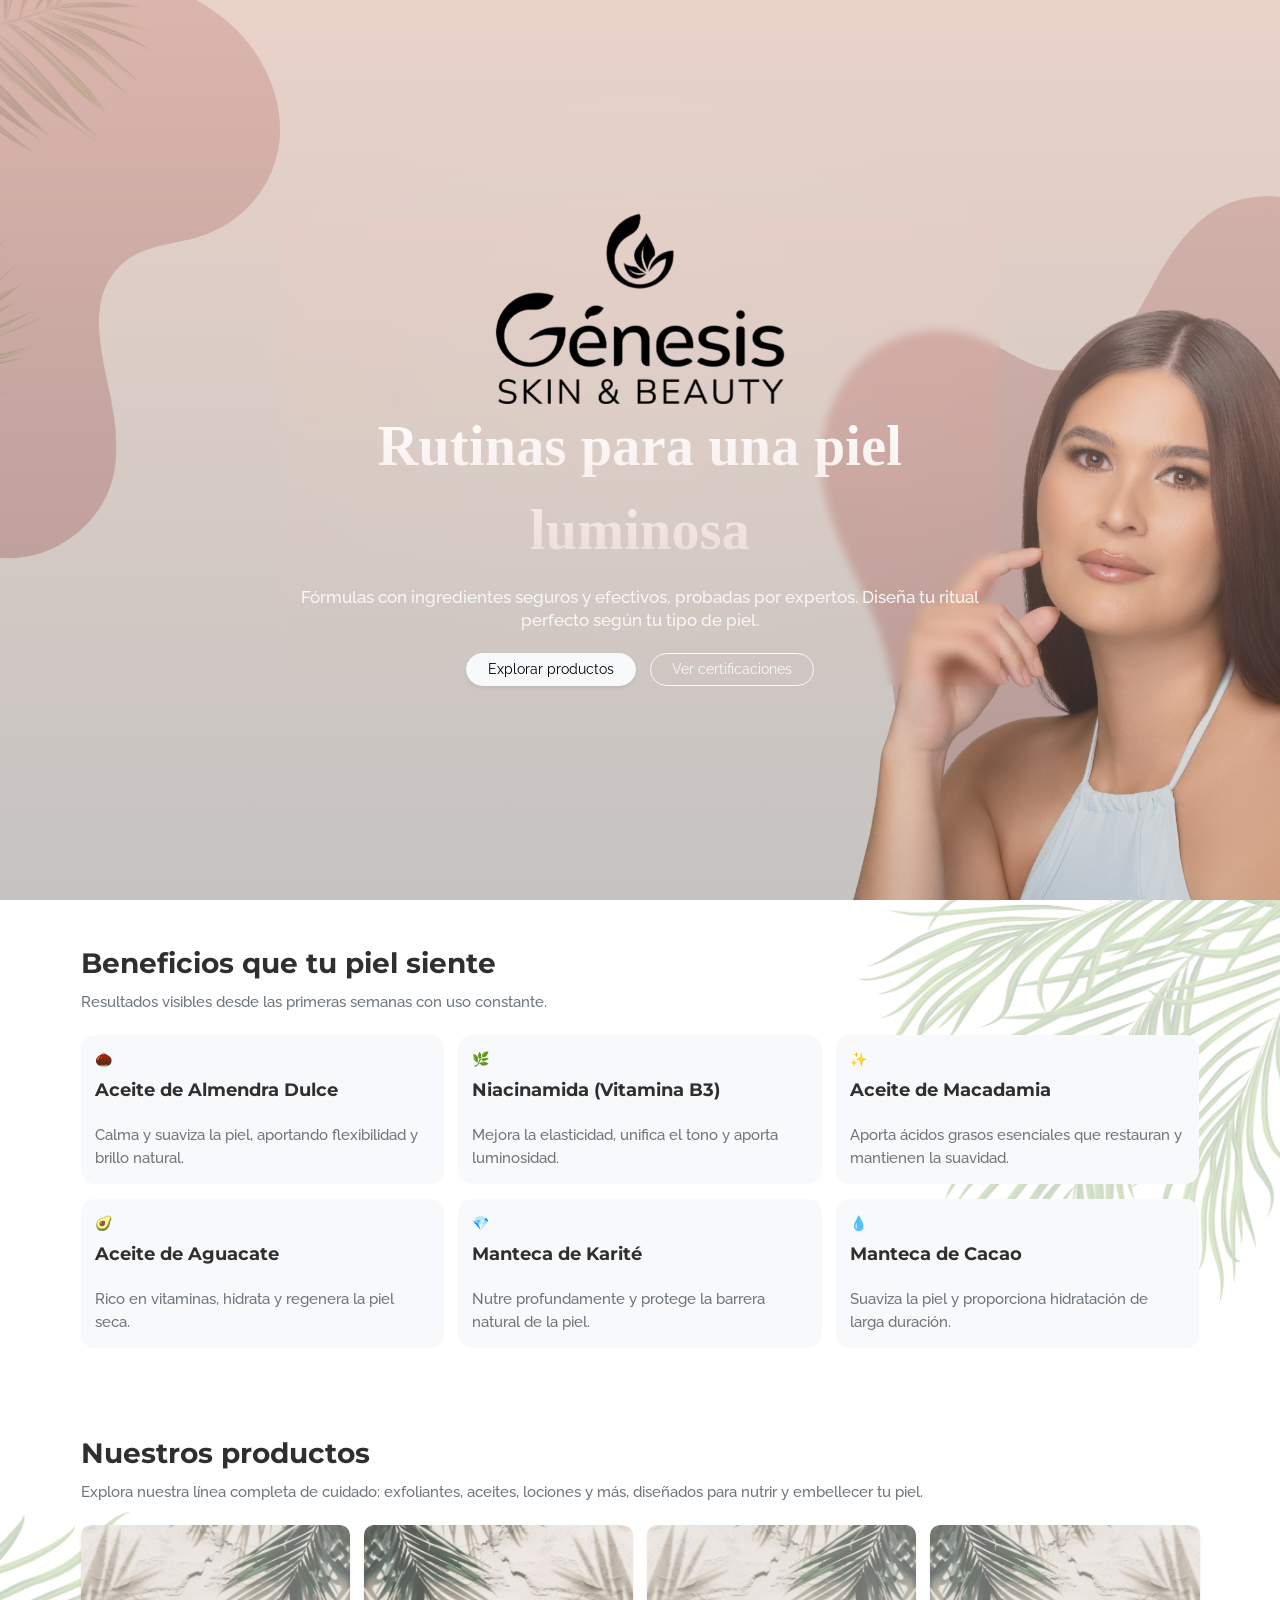
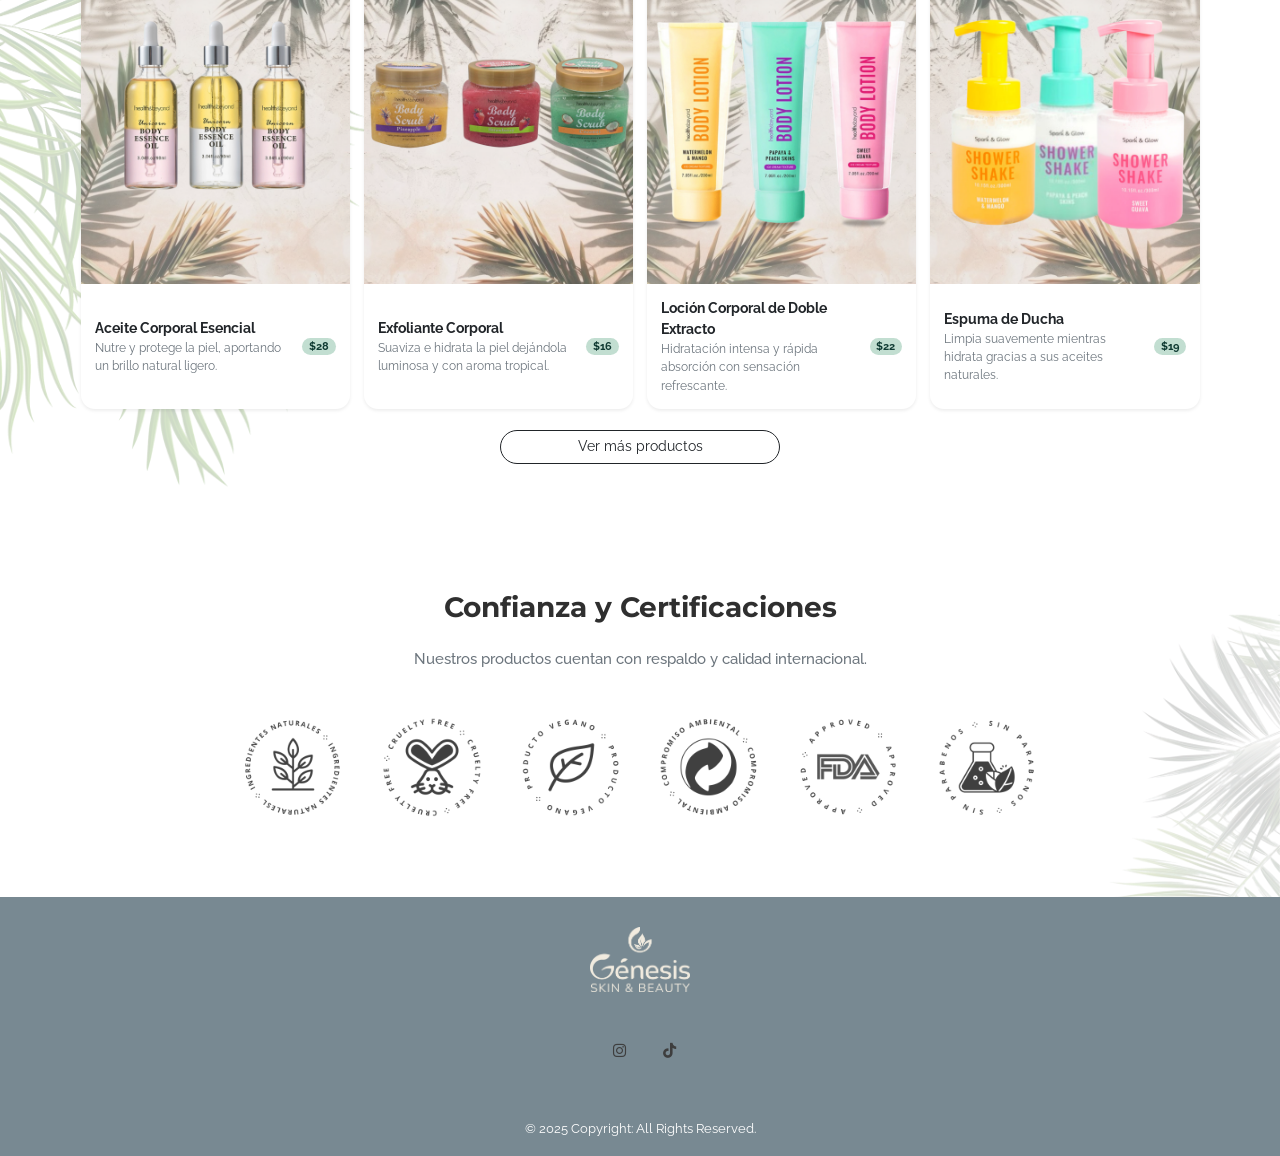
==== commit 7e68ccad: "footer-3" ====
--- a/index.html
+++ b/index.html
@@ -1,359 +1,334 @@
 <!DOCTYPE html>
 <html dir="ltr" lang="es-ES">
 <head>
-<!-- Document Meta
-============================================= -->
-<meta charset="utf-8">
-<meta http-equiv="X-UA-Compatible" content="IE=edge">
-<!--IE Compatibility Meta-->
-<meta name="author" content="wplly" />
-<meta name="viewport" content="width=device-width, initial-scale=1, maximum-scale=1">
-<meta name="description" content="construction html5 template">
-<link href="assets/images/favicon/favicon.ico" rel="icon">
-
-
-
-<!-- Fonts
-============================================= -->
-<link href='http://fonts.googleapis.com/css?family=Montserrat:400,700%7CRaleway:100,200,300,400,500,600,700,800%7CDroid+Serif:400,400italic,700,700italic' rel='stylesheet' type='text/css'>
-<link href="https://fonts.cdnfonts.com/css/blanquotey" rel="stylesheet">
-<link rel="stylesheet" href="https://cdnjs.cloudflare.com/ajax/libs/font-awesome/6.7.2/css/all.min.css" integrity="sha512-Evv84Mr4kqVGRNSgIGL/F/aIDqQb7xQ2vcrdIwxfjThSH8CSR7PBEakCr51Ck+w+/U6swU2Im1vVX0SVk9ABhg==" crossorigin="anonymous" referrerpolicy="no-referrer" />
-<!-- Stylesheets
-============================================= -->
-<link href="assets/css/external.css" rel="stylesheet">
-<!-- Extrnal CSS -->
-<link href="assets/css/bootstrap.min.css" rel="stylesheet">
-
-<!-- Boostrap Core CSS -->
-<link href="assets/css/style.css" rel="stylesheet">
-<!-- Style CSS -->
-
-<!-- HTML5 shim, for IE6-8 support of HTML5 elements. All other JS at the end of file. -->
-<!--[if lt IE 9]>
-      <script src="assets/js/html5shiv.js"></script>
-      <script src="assets/js/respond.min.js"></script>
-    <![endif]-->
-
-<!-- Document Title
-    ============================================= -->
-<title>Genesis Skin & Beauty</title>
+  <meta charset="utf-8">
+  <meta http-equiv="X-UA-Compatible" content="IE=edge">
+  <meta name="author" content="wplly" />
+  <meta name="viewport" content="width=device-width, initial-scale=1, maximum-scale=1">
+  <meta name="description" content="construction html5 template">
+  <link href="assets/images/favicon/favicon.ico" rel="icon">
+
+  <!-- Fonts -->
+  <link href="http://fonts.googleapis.com/css?family=Montserrat:400,700%7CRaleway:100,200,300,400,500,600,700,800%7CDroid+Serif:400,400italic,700,700italic" rel="stylesheet" type="text/css">
+  <link href="https://fonts.cdnfonts.com/css/blanquotey" rel="stylesheet">
+  <link rel="stylesheet" href="https://cdnjs.cloudflare.com/ajax/libs/font-awesome/6.7.2/css/all.min.css" integrity="sha512-Evv84Mr4kqVGRNSgIGL/F/aIDqQb7xQ2vcrdIwxfjThSH8CSR7PBEakCr51Ck+w+/U6swU2Im1vVX0SVk9ABhg==" crossorigin="anonymous" referrerpolicy="no-referrer" />
+
+  <!-- Bootstrap 5 CSS (nuevo) -->
+  <link href="https://cdn.jsdelivr.net/npm/bootstrap@5.3.3/dist/css/bootstrap.min.css" rel="stylesheet">
+
+  <!-- Tu CSS -->
+  <link href="assets/css/external.css" rel="stylesheet">
+  <!-- ⚠️ Bootstrap 3 local DESACTIVADO para evitar conflictos -->
+  <!-- <link href="assets/css/bootstrap.min.css" rel="stylesheet"> -->
+  <link href="assets/css/style.css" rel="stylesheet">
+
+  <title>Genesis Skin & Beauty</title>
+
+  <style>
+    /* HERO full image */
+    .hero-section{position:relative;background:url('assets/images/web-new/h1.png') center/cover no-repeat;color:#fff;min-height:100vh;display:flex;align-items:center;justify-content:center;overflow:hidden}
+    @media (min-width:768px){.hero-section{background-attachment:fixed}}
+    .hero-overlay{position:absolute;inset:0;background:linear-gradient(180deg, rgb(242 197 181 / 54%), rgb(121 102 102 / 25%))}
+    .hero-overlay.soft{background:radial-gradient(60% 60% at 50% 40%, rgba(255,255,255,.06) 0%, rgba(255,255,255,0) 60%)}
+    .hero-content{position:relative;text-align:center;z-index:2;max-width:760px;backdrop-filter:saturate(120%) blur(4px)}
+    .hero-content h1{font-family:"Playfair Display",serif;font-size:clamp(32px,6vw,58px);margin-bottom:1rem;letter-spacing:.3px;background:linear-gradient(180deg,#fff,#f4e9e7 60%,#ecd8d5);-webkit-background-clip:text;background-clip:text;color:transparent;opacity:0;animation:fadeInDown 1s .1s ease-out forwards}
+    .hero-content p{font-size:1.15rem;margin-bottom:1.5rem;color:#f8f8f8;opacity:0;animation:fadeInUp 1.1s .25s ease-out forwards}
+    .sparkles{position:absolute;inset:0;pointer-events:none;z-index:1}
+    .sparkles span{position:absolute;width:6px;height:6px;border-radius:50%;background:rgba(221,145,183,.7);filter:blur(.5px);opacity:0;animation:float 8s linear infinite}
+    .sparkles span:nth-child(1){top:70%;left:15%;animation-delay:.2s}
+    .sparkles span:nth-child(2){top:30%;left:80%;animation-delay:.9s}
+    .sparkles span:nth-child(3){top:20%;left:25%;animation-delay:1.6s}
+    .sparkles span:nth-child(4){top:60%;left:60%;animation-delay:2.2s}
+    .sparkles span:nth-child(5){top:45%;left:40%;animation-delay:3s}
+    .sparkles span:nth-child(6){top:75%;left:75%;animation-delay:3.8s}
+    @keyframes float{0%{transform:translateY(12px) scale(.8);opacity:0}20%{opacity:.7}50%{transform:translateY(-10px) scale(1)}80%{opacity:.7}100%{transform:translateY(-24px) scale(.9);opacity:0}}
+    .hero-content{position:relative;text-align:center;z-index:2;max-width:720px}
+    .hero-content h1{font-family:"Playfair Display",serif;font-size:clamp(32px,6vw,56px);margin-bottom:1rem;opacity:0;animation:fadeInDown 1s .1s ease-out forwards}
+    .hero-content p{font-size:1.2rem;margin-bottom:1.5rem;opacity:.9;opacity:0;animation:fadeInUp 1.1s .25s ease-out forwards}
+
+    .logos img{object-fit:contain;filter:grayscale(100%);opacity:.75;transition:transform .3s ease,filter .3s ease,opacity .3s ease}
+    .logos img:hover{transform:scale(1.08);filter:none;opacity:1}
+
+    .btn:hover {background-color: #607d8b; border-color: #607d8b;}
+    .btn-dark{transition:all .25s ease}
+    .btn-dark:hover{background:linear-gradient(180deg,var(--accent),#ebc4c0);color:#111;transform:translateY(-2px);box-shadow:0 10px 24px rgba(231,185,181,.35)}
+    .btn-outline-light{transition:all .25s ease}
+    .btn-outline-light:hover{background:#ebc4c0;color:#111;transform:scale(1.05)}
+    .card{transition:transform .3s ease, box-shadow .3s ease}
+    .card:hover{transform:translateY(-6px);box-shadow:0 16px 30px #ebc4c0}
+
+    @keyframes fadeInDown{from{opacity:0;transform:translateY(-30px)}to{opacity:1;transform:translateY(0)}}
+    @keyframes fadeInUp{from{opacity:0;transform:translateY(30px)}to{opacity:1;transform:translateY(0)}}
+
+    .card{position:relative;display:flex;flex-direction:column;min-width:0;color:#212529;word-wrap:break-word;background-color:#ffffff;background-clip:border-box;border:none;border-radius:10px}
+    .card-img,.card-img-top{border-top-left-radius:10px;border-top-right-radius:10px}
+    .card-body{flex:1 1 auto;padding:1rem;color:var(--bs-card-color)}
+
+  </style>
 </head>
+
 <body>
-<div class="preloader">
-	<div class="spinner">
-		<div class="bounce1">
-		</div>
-		<div class="bounce2">
-		</div>
-		<div class="bounce3">
-		</div>
-	</div>
-</div>
-
-<!-- Header
-    ============================================= -->
-<header id="navbar-spy" class="transparent-header">
-	<nav id="primary-menu" class="navbar navbar-fixed-top style-1">
-		<div class="container">
-			<div class="navbar-header">
-				<button type="button" class="navbar-toggle collapsed" data-toggle="collapse" data-target="#bs-example-navbar-collapse-1" aria-expanded="false">
-				<span class="sr-only">Toggle navigation</span>
-				<span class="icon-bar"></span>
-				<span class="icon-bar"></span>
-				<span class="icon-bar"></span>
-				</button>
-			</div>
-			
-			<div class="collapse navbar-collapse pull-right" id="bs-example-navbar-collapse-1">
-				<ul class="nav navbar-nav navbar-left">
-					<li class="has-dropdown">
-						<a href="index.html" class="dropdown-toggle">Inicio</a>
-					</li>
-					
-					<!-- li end -->
-					<li class="has-dropdown">
-						<a href="services.html" class="dropdown-toggle">servicios</a>
-					</li>
-					
-					<li class="has-dropdown pull-left">
-						<a href="contact.html" class="dropdown-toggle">contacto</a>
-					</li>
-				</ul>
-			</div>
-		</div>
-	</nav>
-</header>
-
-<!-- Parte I
-============================================= -->
-<section class="text-center pagina-1-mb">
-	<div class="container" style="width: 95%;">
-		<div class="row">
-			<div class="col-xs-12 col-sm-6 col-md-6" style="margin-top: 3%;">
-				<div class="col-xs-12 col-sm-12 col-md-12">
-					<img src="assets/images/web-new/Imagotipo - Negro.png" alt="logo"  class="img-responsive center-block" width="400">
-				</div>
-				<div class="col-xs-12 col-sm-12 col-md-12" >
-					<h4 class="font-1-mb" style="color: #7e7d78; text-align: end; padding: 50px 0 50px 80px;" >
-						La filosofía de Piedy se centra en la importancia de pies y manos sanas para una vida equilibrada. Su objetivo es brindar una experiencia de confianza y comodidad, creando un "oasis" para el cuidado de pies y manos. Con un enfoque en soluciones efectivas, sus especialistas buscan mantener la armonía natural del cuerpo en un entorno relajado y confortable.
-					</h4>
-				</div>
-				<div class="col-xs-12 col-sm-12 col-md-12 text-mb-dat" style="display: flex; justify-content: space-evenly; text-align: start; align-items: center;">
-					<p style="font-weight: bold; color: #7e7d78;" class="font-1-1-mb">
-						Para más información <br>
-						<svg xmlns="http://www.w3.org/2000/svg" viewBox="0 0 32 32" id="Phone" width="15">
-							<path d="M13.216 8.064c-.382-4.394-4.966-6.55-5.16-6.638a.974.974 0 0 0-.582-.078c-5.292.878-6.088 3.958-6.12 4.086a.99.99 0 0 0 .02.54c6.312 19.584 19.43 23.214 23.742 24.408.332.092.606.166.814.234a.99.99 0 0 0 .722-.042c.132-.06 3.248-1.528 4.01-6.316a.997.997 0 0 0-.096-.612c-.068-.132-1.698-3.234-6.218-4.33a.977.977 0 0 0-.884.21c-1.426 1.218-3.396 2.516-4.246 2.65-5.698-2.786-8.88-8.132-9-9.146-.07-.57 1.236-2.572 2.738-4.2a.998.998 0 0 0 .26-.766z" fill="#7e7d78" class="color000000 svgShape"></path>
-						  </svg> Llamadas: 0212 287.12.65
-						  <br>
-						  <svg xmlns="http://www.w3.org/2000/svg" enable-background="new 0 0 24 24" viewBox="0 0 24 24" id="Whatsapp" width="15">
-							<path d="m14.712 18.249c-.434 0-.896-.057-1.382-.173-3.782-.903-8.58-5.223-8.58-8.792 0-1.649.862-2.555 1.188-2.896.407-.432 1.001-.638 1.378-.638 1.388 0 1.694.304 2.098 1.425.139.386.328.915.708 1.671.201.401.212.796.031 1.174-.29.549-.583.87-.776 1.083-.002.002-.003.004-.005.006.251.401.732 1.094 1.375 1.666.851.758 1.581 1.073 1.973 1.243.04.017.076.033.109.047.038-.048.078-.102.115-.151.164-.217.377-.497.686-.838.537-.593 1.072-.497 1.479-.349.125.047 2.695 1.039 2.981 1.555.228.412.246 1.288-.165 2.102-.615 1.219-1.753 1.865-3.213 1.865zm-7.396-10.999c-.05.008-.197.075-.241.118-.322.339-.825.866-.825 1.916 0 2.598 3.957 6.504 7.429 7.333 1.447.345 2.428.04 2.909-.91.117-.233.154-.451.161-.6-.526-.266-1.724-.797-2.079-.94-.243.275-.402.486-.529.654-.354.466-.841 1.104-1.831.657l-.184-.083c-.437-.188-1.345-.581-2.377-1.5-.886-.789-1.498-1.726-1.784-2.213-.446-.765.041-1.3.303-1.588.149-.164.316-.348.483-.635-.403-.815-.61-1.391-.749-1.776-.055-.153-.115-.322-.157-.411-.076-.012-.229-.022-.529-.022zm9.651 7.976h.01z" fill="#7e7d78" class="color000000 svgShape"></path>
-							<path d="m.75 24c-.198 0-.392-.079-.534-.223-.188-.191-.26-.467-.188-.726l1.508-5.479c-.943-1.734-1.44-3.688-1.44-5.671.001-4.84 2.787-9.026 7.267-10.925 4.543-1.924 9.579-.979 13.146 2.468.061.059.11.126.147.2 3.335 3.438 4.264 8.317 2.418 12.785-1.88 4.551-6.105 7.378-11.026 7.378-.187-.018-.312-.023-.468-.032-.914-.05-2.779-.153-4.982-1.275l-5.658 1.476c-.063.016-.127.024-.19.024zm5.939-3.049c.123 0 .246.03.356.09 2.022 1.093 3.711 1.186 4.617 1.236.199.011.36.021.479.036 4.208-.006 7.901-2.478 9.545-6.457 1.638-3.964.778-8.296-2.243-11.305-.05-.051-.093-.109-.128-.171-3.116-2.905-7.452-3.682-11.366-2.023-3.918 1.661-6.352 5.317-6.354 9.543 0 1.825.482 3.623 1.395 5.197.101.174.127.381.073.575l-1.245 4.524 4.682-1.22c.062-.017.126-.025.189-.025z" fill="#7e7d78" class="color000000 svgShape"></path>
-						  </svg> Agenda: <a href="https://wa.me/584149068575?text=Hola%20%F0%9F%98%8A" target="_blank"  style="color: #7e7d78;">0414 906.85.75</a> 
-					</p>
-					<p style="font-weight: bold; color: #7e7d78;" class="font-1-1-mb">
-						Sambil Chacao, nivel Autopista, <br>
-						Centro de belleza, Local AR71. <br>
-						Caracas - Venezuela.				</p>
-				</div>
-			</div>
-			<div class="col-xs-12 col-sm-6 col-md-6">
-				<img src="assets/images/web-new/p2.png" alt="service"  class="img-responsive center-block" width="1200">
-			</div>
-			
-		</div>
-	</div>
+  <div class="preloader">
+    <div class="spinner">
+      <img class="img-responsive img-home-mb" src="assets/images/web-new/Isotipo - Rosa.png" alt="Background" style="width:100%;padding-bottom:20px;" />
+      <div class="bounce1"></div><div class="bounce2"></div><div class="bounce3"></div>
+    </div>
+  </div>
+
+  <section class="hero-section">
+    <div class="hero-overlay"></div>
+    <div class="hero-overlay soft"></div>
+    <div class="sparkles" aria-hidden="true">
+      <span></span><span></span><span></span><span></span><span></span><span></span>
+    </div>
+    <div class="hero-content text-white" data-animate>
+      <img src="assets/images/web-new/Imagotipo - Negro.png" alt="logo" class="img-responsive center-block" style="width:40%;">
+      <h1>Rutinas para una piel luminosa</h1>
+      <p>Fórmulas con ingredientes seguros y efectivos, probadas por expertos. Diseña tu ritual perfecto según tu tipo de piel.</p>
+      <div class="d-flex justify-content-center gap-3 flex-wrap">
+        <a class="btn btn-light rounded-pill px-4 shadow-sm" href="#productos">Explorar productos</a>
+        <a class="btn btn-outline-light rounded-pill px-4" href="#certificaciones">Ver certificaciones</a>
+      </div>
+    </div>
+  </section>
+
+  <!-- BENEFICIOS -->
+  <section id="beneficios" class="py-5">
+    <div class="container">
+      <h2 class="h2 section-title mb-2">Beneficios que tu piel siente</h2>
+      <p class="text-secondary mb-4">Resultados visibles desde las primeras semanas con uso constante.</p>
+      <div class="row g-3" style="margin-bottom:15px;">
+        <div class="col-12 col-md-4 ">
+          <div style="border-radius:1rem;background-color:#f8f9fa;padding:1rem;height:100%;">
+            <div class="mb-2">🌰</div>
+            <h3 class="h5">Aceite de Almendra Dulce</h3>
+            <p class="text-secondary mb-0">Calma y suaviza la piel, aportando flexibilidad y brillo natural.</p>
+          </div>
+        </div>
+        <div class="col-12 col-md-4 ">
+          <div style="border-radius:1rem;background-color:#f8f9fa;padding:1rem;height:100%;">
+            <div class="mb-2">🌿</div>
+            <h3 class="h5">Niacinamida (Vitamina B3)</h3>
+            <p class="text-secondary mb-0">Mejora la elasticidad, unifica el tono y aporta luminosidad.</p>
+          </div>
+        </div>
+        <div class="col-12 col-md-4 ">
+          <div style="border-radius:1rem;background-color:#f8f9fa;padding:1rem;height:100%;">
+            <div class="mb-2">✨</div>
+            <h3 class="h5">Aceite de Macadamia</h3>
+            <p class="text-secondary mb-0">Aporta ácidos grasos esenciales que restauran y mantienen la suavidad.</p>
+          </div>
+        </div>
+      </div>
+      <div class="row g-3">
+        <div class="col-12 col-md-4 ">
+          <div style="border-radius:1rem;background-color:#f8f9fa;padding:1rem;height:100%;">
+            <div class="mb-2">🥑</div>
+            <h3 class="h5">Aceite de Aguacate</h3>
+            <p class="text-secondary mb-0">Rico en vitaminas, hidrata y regenera la piel seca.</p>
+          </div>
+        </div>
+        <div class="col-12 col-md-4 ">
+          <div style="border-radius:1rem;background-color:#f8f9fa;padding:1rem;height:100%;">
+            <div class="mb-2">💎</div>
+            <h3 class="h5">Manteca de Karité</h3>
+            <p class="text-secondary mb-0">Nutre profundamente y protege la barrera natural de la piel.</p>
+          </div>
+        </div>
+        <div class="col-12 col-md-4 ">
+          <div style="border-radius:1rem;background-color:#f8f9fa;padding:1rem;height:100%;">
+            <div class="mb-2">💧</div>
+            <h3 class="h5">Manteca de Cacao</h3>
+            <p class="text-secondary mb-0"> Suaviza la piel y proporciona hidratación de larga duración.</p>
+          </div>
+        </div>
+      </div>
+    </div>
+  </section>
+
+  <section id="productos" class="py-5">
+    <div class="container">
+      <h2 class="h2 section-title mb-2">Nuestros productos</h2>
+      <p class="text-secondary mb-4">Explora nuestra línea completa de cuidado: exfoliantes, aceites, lociones y más, diseñados para nutrir y embellecer tu piel.</p>
+
+      <div class="row g-3">
+      
+        <div class="col-12 col-sm-6 col-lg-3">
+          <div class="card h-100 rounded-4 shadow-sm border-0">
+            <img class="card-img-top" src="assets/images/catalogo/2a.png" alt="Aceite Corporal Esencial" />
+            <div class="card-body d-flex align-items-center gap-2">
+              <div>
+                <strong>Aceite Corporal Esencial</strong>
+                <div class="text-secondary small">Nutre y protege la piel, aportando un brillo natural ligero.</div>
+              </div>
+              <span class="ms-auto badge rounded-pill" style="background:#c2ded1;color:#103b33">$28</span>
+            </div>
+          </div>
+        </div>
+
+        <div class="col-12 col-sm-6 col-lg-3">
+          <div class="card h-100 rounded-4 shadow-sm border-0">
+            <img class="card-img-top" src="assets/images/catalogo/1a.png" alt="Exfoliante Corporal" />
+            <div class="card-body d-flex align-items-center gap-2">
+              <div>
+                <strong>Exfoliante Corporal</strong>
+                <div class="text-secondary small">Suaviza e hidrata la piel dejándola luminosa y con aroma tropical.</div>
+              </div>
+              <span class="ms-auto badge rounded-pill" style="background:#c2ded1;color:#103b33">$16</span>
+            </div>
+          </div>
+        </div>
+
+        <div class="col-12 col-sm-6 col-lg-3">
+          <div class="card h-100 rounded-4 shadow-sm border-0">
+            <img class="card-img-top" src="assets/images/catalogo/3a.png" alt="Loción Corporal de Doble Extracto" />
+            <div class="card-body d-flex align-items-center gap-2">
+              <div>
+                <strong>Loción Corporal de Doble Extracto</strong>
+                <div class="text-secondary small">Hidratación intensa y rápida absorción con sensación refrescante.</div>
+              </div>
+              <span class="ms-auto badge rounded-pill" style="background:#c2ded1;color:#103b33">$22</span>
+            </div>
+          </div>
+        </div>
+
+        <div class="col-12 col-sm-6 col-lg-3">
+          <div class="card h-100 rounded-4 shadow-sm border-0">
+            <img class="card-img-top" src="assets/images/catalogo/4a.png" alt="Espuma de Ducha" />
+            <div class="card-body d-flex align-items-center gap-2">
+              <div>
+                <strong>Espuma de Ducha</strong>
+                <div class="text-secondary small">Limpia suavemente mientras hidrata gracias a sus aceites naturales.</div>
+              </div>
+              <span class="ms-auto badge rounded-pill" style="background:#c2ded1;color:#103b33">$19</span>
+            </div>
+          </div>
+        </div>
+      </div>
+
+      <div class="text-center mt-4" style="margin-top:3rem;">
+        <a href="productos.html" class="btn btn-outline-dark w-25 rounded-pill px-4">Ver más productos</a>
+      </div>
+    </div>
+  </section>
+
+  <!-- CERTIFICACIONES / LOGOS -->
+  <section id="certificaciones" class="pagina-2-mb mt-pag-2">
+  <div class="container" style="width:65%;">
+    <div class="row">
+      <div class="col-12 text-center" style="margin-bottom:25px;">
+        <h2>Confianza y Certificaciones</h2>
+        <p class="text-secondary mb-4">
+          Nuestros productos cuentan con respaldo y calidad internacional.
+        </p>
+      </div>
+    </div>
+
+    <div class="row text-center logos g-4">
+      <div class="col-6 col-md-4 col-lg-2">
+        <img src="assets/images/web-new/26.png" class="img-fluid rounded" alt="Organic" width="100">
+      </div>
+      <div class="col-6 col-md-4 col-lg-2">
+        <img src="assets/images/web-new/23.png" class="img-fluid rounded" alt="Cruelty Free" width="100">
+      </div>
+      <div class="col-6 col-md-4 col-lg-2">
+        <img src="assets/images/web-new/24.png" class="img-fluid rounded" alt="Vegan" width="100">
+      </div>
+      <div class="col-6 col-md-4 col-lg-2">
+        <img src="assets/images/web-new/25.png" class="img-fluid rounded" alt="Ecocert" width="100">
+      </div>
+      <div class="col-6 col-md-4 col-lg-2">
+        <img src="assets/images/web-new/27.png" class="img-fluid rounded" alt="FDA" width="100">
+      </div>
+      <div class="col-6 col-md-4 col-lg-2">
+        <img src="assets/images/web-new/28.png" class="img-fluid rounded" alt="Sin parabenos" width="100">
+      </div>
+    </div>
+  </div>
 </section>
 
-<!-- Parte II
-============================================= -->
-
-<section class="pagina-2-mb mt-pag-2">
-	<div class="container" style="width: 85%;">
-		<div class="row" >
-			<div class="col-xs-12 col-sm-12 col-md-12" style="display: flex; align-items: center; flex-wrap: wrap;">
-				<div class="col-xs-12 col-sm-12 col-md-6 pd-mb" >
-					<div class="col-xs-12 col-sm-12 col-md-12" >
-						<div class="col-sm-12" style="margin-bottom: 3%;">
-							<img class="img-responsive center-block img-2-1-mb" src="assets/images/web-new/OBJETIVO.png" width="300" >
-						</div>
-						<p class="text-justify font-pag-2 font-center">
-							Piedy busca ofrecer una experiencia de confianza, armonía y comodidad, con soluciones efectivas y productos de calidad para promover la salud y el bienestar de sus clientes. Su objetivo es convertirse en la primera opción para quienes buscan un espacio confiable de relajación y cuidado para sus extremidades.
-						</p>
-					</div>
-					<div class="col-xs-12 col-sm-12 col-md-12" >
-						<div class="col-sm-12" style="margin-bottom: 3%; margin-top: 3%;">
-							<img class="img-responsive center-block img-2-1-mb" src="assets/images/web-new/MISION.png" width="300" >
-						</div>
-						<p class="text-justify font-pag-2 font-center">
-							La misión de Piedy es ser un oasis para pies y manos, brindando tratamientos de alta calidad en un ambiente relajado y personalizado que inspira confianza y armonía en cada cliente.
-						</p>
-					</div>
-					<div class="col-xs-12 col-sm-12 col-md-12" >
-						<div class="col-sm-12" style="margin-bottom: 3%; margin-top: 3%;">
-							<img class="img-responsive center-block img-2-1-mb" src="assets/images/web-new/VISION.png" width="300" >
-						</div>
-						<p class="text-justify font-pag-2 font-center">
-							Piedy aspira a ser la marca global de referencia en cuidado de pies y manos, destacándose por su excelencia en servicio y productos de alta calidad, ofreciendo una experiencia única que promueva confianza, comodidad y belleza natural.
-						</p>
-					</div>
-				</div>
-				<div class="col-xs-12 col-sm-12 col-md-6 d-none d-sm-block" >
-					<img src="assets/images/web-new/PAGINA-2.2.png" alt="service" class="img-responsive center-block img-3-3-mb img-2-3-mb" width="1200" >
-				</div>
-			</div>
-		</div>
-	</div>
-</section>
-
-<!-- Servicios
-============================================= -->
-
-<section class="text-center pagina-3-mb mt-pag-3">
-	<div class="container width-mb" style="width: 77%;">
-		<div class="row">
-			<div class="col-xs-12 col-sm-12 col-md-12" >
-				<div class="col-xs-12 col-sm-4 col-md-4" >
-					<div class="col-sm-12" style="margin-bottom: 10%; margin-top: 3%;">
-						<img class="img-responsive center-block img-2-1-mb" src="assets/images/web-new/COMODIDAD.png" width="300" >
-					</div>
-					<p class="text-justify font-pag-2 font-center">
-						Nos esforzamos por ofrecer un ambiente relajado y acogedor para nuestros clientes. </br></br> Desde la decoración de nuestros espacios hasta la atención personalizada de nuestro personal, todo está diseñado para brindar una experiencia de única y excepcional.
-					</p>
-				</div>
-				<div class="col-xs-12 col-sm-4 col-md-4" >
-					<div class="col-sm-12" style="margin-bottom: 10%; margin-top: 3%;">
-						<img class="img-responsive center-block img-2-1-mb" src="assets/images/web-new/CONFIANZA.png" width="300" >
-					</div>
-					<p class="text-justify font-pag-2 font-center">
-						Nuestros especialistas altamente capacitados y nuestros productos de calidad superior inspiran confianza en la efectividad de nuestros tratamientos. </br></br> Queremos que cada cliente se sienta seguro de que está recibiendo el mejor cuidado posible para sus pies y manos.
-					</p>
-				</div>
-				<div class="col-xs-12 col-sm-4 col-md-4" >
-					<div class="col-sm-12" style="margin-bottom: 10%; margin-top: 3%;">
-						<img class="img-responsive center-block img-2-1-mb" src="assets/images/web-new/SATISFACCION.png" width="300" >
-					</div>
-					<p class="text-justify font-pag-2 font-center">
-						Nos esforzamos por superar las expectativas y asegurarnos de que cada visita a Piedy sea una experiencia gratificante. </br></br> Medimos nuestro éxito por la satisfacción y el bienestar de quienes confían en nosotros para el cuidado de sus pies y manos.
-					</p>
-				</div>
-			</div>
-			<div class="col-xs-12 col-sm-12 col-md-12" >
-				<img class="img-responsive center-block img-2-3-mb" src="assets/images/web-new/PAGINA-3.1.png" width="1200" alt="service">
-			</div>
-		</div>
-	</div>
-</section>
-
-<section class="text-center pagina-4-mb">
-	<div class="container" style="width: 80%;">
-		<div class="col-xs-12 col-sm-12 col-md-12" style="margin-bottom: 2%;">
-			<img class="img-responsive center-block img-2-1-mb" src="assets/images/web-new/SERVICIOS.png" width="400" >
-		</div>
-		<div class="col-xs-12 col-sm-12 col-md-12" style="margin-bottom: 5%;">
-			<div class="col-xs-12 col-sm-4 col-md-4 only-mobile">
-				<a href="services.html#q-p">
-					<img class="img-responsive center-block" src="assets/images/web-new/1QP.png" style="cursor: pointer;" width="300">
-				</a>
-			</div>
-			<div class="col-xs-12 col-sm-4 col-md-4 only-destok" >
-				<img id="linkToText" class="img-responsive center-block" src="assets/images/web-new/1QP.png" style="cursor: pointer;" width="300">
-			</div>
-			<div class="col-xs-12 col-sm-4 col-md-4 only-mobile">
-				<a href="services.html#q-e">
-					<img class="img-responsive center-block" src="assets/images/web-new/2QP.png" style="cursor: pointer;" width="300">
-				</a>
-			</div>
-			<div class="col-xs-12 col-sm-4 col-md-4 only-destok">
-				<img id="linkToText1" class="img-responsive center-block" src="assets/images/web-new/2QP.png" style="cursor: pointer;"  width="300">
-			</div>
-			<div class="col-xs-12 col-sm-4 col-md-4 only-mobile">
-				<a href="services.html#m">
-					<img class="img-responsive center-block" src="assets/images/web-new/MANICURAS.png" style="cursor: pointer;" width="300">
-				</a>
-			</div>
-			<div class="col-xs-12 col-sm-4 col-md-4 only-destok">
-				<img id="linkToText2" class="img-responsive center-block" src="assets/images/web-new/MANICURAS.png" style="cursor: pointer;"  width="300"/>
-			</div>
-		</div>
-
-		  <div class="col-md-12 text-center">
-			<div id="myText" class="collapse">
-				<div class="col-xs-12 col-sm-12 col-md-12" style="margin-top: 3%">
-					<div class="col-sm-3">
-						<a href="quiropedia_vip.html"><img class="img-responsive center-block" src="assets/images/web-new/QUIROPEDIA-AVANZADA-VIP.png" width="250" style="cursor: pointer;"></a>
-					</div>
-					<div class="col-sm-3">
-						<a href="quiropedia_rejuvenecedora.html"><img class="img-responsive center-block" src="assets/images/web-new/REJUVENECEDORA.png" width="250" style="cursor: pointer;"></a> 
-					</div>
-					<div class="col-sm-3">
-						<a href="quiropedia_deportista.html"><img class="img-responsive center-block" src="assets/images/web-new/QUIROPEDIA-PARA-DEPORTISTASpng.png" width="250" style="cursor: pointer;"/></a> 
-					</div>
-					<div class="col-sm-3">
-						<a href="quiropedia_express.html"><img class="img-responsive center-block" src="assets/images/web-new/Express.png" width="250" style="cursor: pointer;"/></a> 
-					</div>
-				</div>
-			</div>
-			<div id="myText1" class="collapse">
-				<div class="col-xs-12 col-sm-12 col-md-12" style="margin-top: 3%;">
-					<div class="col-sm-4">
-						<a href="quiropedia_medica.html"><img class="img-responsive center-block" src="assets/images/web-new/Quiropedia-Médica.png" width="250" style="cursor: pointer;"></a> 
-					</div>
-					<div class="col-sm-4">
-						<a href="quiropedia_diabetica.html"><img class="img-responsive center-block" src="assets/images/web-new/Pie-Diabético.png" width="250" style="cursor: pointer;"></a> 
-					</div>
-					<div class="col-sm-4">
-						<a href="quiropedia_ninos.html"><img class="img-responsive center-block" src="assets/images/web-new/Quiropedia-para-Niños.png" width="250" style="cursor: pointer;"/></a> 
-					</div>
-				</div>
-			</div>
-			<div id="myText2" class="collapse">
-				<div class="col-xs-12 col-sm-12 col-md-12" style="margin-top: 3%;">
-					<div class="col-sm-4">
-						<a href="manicura_acrilico.html"><img class="img-responsive center-block" src="assets/images/web-new/Acrilico.png" width="250" style="cursor: pointer;"></a> 
-					</div>
-					<div class="col-sm-4">
-						<a href="manicura_rubber.html"><img class="img-responsive center-block" src="assets/images/web-new/Base-Rubber.png" width="250" style="cursor: pointer;"></a> 
-					</div>
-					<div class="col-sm-4">
-						<a href="manicura_polygel.html"><img class="img-responsive center-block" src="assets/images/web-new/Con-Poligel.png" width="250" style="cursor: pointer;"/></a> 
-					</div>
-				</div>
-			</div>
-		  </div>
-	</div>
-</section>
-
-<!-- Footer
-============================================= -->
-<footer id="footer" class="footer-3">
-	
-	<!-- Widget Section
-	============================================= -->
-	<div class="container">
-		<div class="row">
-			<div class="col-xs-12 col-sm-12 col-md-12 widgets-links">
-				<div class="col-xs-12 col-sm-6 col-md-3 widget-about text-center-xs mb-30-xs">
-					<div class="row">
-						<div class="col-xs-12 col-sm-12 col-md-12">
-							<div class="widget-about-logo-footer pull-left pull-none-xs">
-								<img src="assets/images/web-new/Imagotipo - Crema.png" alt="logo"/>
-							</div>
-						</div>
-					</div>
-					<!-- Social bar
-					============================================= -->
-					<div class="row">
-						<div class="col-xs-12 col-sm-12 col-md-12">
-							<div class="widget-social-icon pull-left text-left pull-none-xs">
-								<!-- <a target='_blank' href="https://www.facebook.com/people/Piedyccs/61551741722241/"><i class="fa fa-facebook"></i><i class="fa fa-facebook"></i></a> -->
-								<a target='_blank' href="https://instagram.com/piedyccs?igshid=MzRlODBiNWFlZA=="><i class="fa-brands fa-instagram"></i><i class="fa-brands fa-instagram"></i></a>
-								<a target='_blank' href="https://www.tiktok.com/@piedyccs5"><i class="fab fa-tiktok"></i><i class="fa-brands fa-tiktok"></i></a>
-								<a target='_blank' href="https://wa.link/84zv5s"><i class="fa-brands fa-whatsapp"></i><i class="fa-brands fa-whatsapp"></i></a>
-							</div>
-						</div>
-					</div>
-				</div>
-				<div class="col-xs-12 col-sm-6 col-md-5 widget-navigation text-center-xs">
-					
-				</div>
-			</div>
-		</div>
-	</div>
-
-	<!-- Copyrights
-	============================================= -->
-	<div class="container">
-		<div class="row">
-			<div class="col-xs-12 col-sm-12 col-md-12 copyrights text-center">
-				<p class="text-capitalize">© 2025 Copyright: All rights reserved.</p>
-			</div>
-		</div>
-	</div>
-</footer>
-
-<!-- Footer Scripts
-============================================= -->
-<script src="assets/js/jquery-2.1.1.min.js"></script>
-<script src="assets/js/plugins.js?v=1.0.0"></script>
-<script src="assets/js/functions.js?v=1.2.0"></script>
-
-<script src="assets/js/jquery.js"></script>
-<script>
-	var coll = document.getElementsByClassName("collapsible");
-	var i;
-	
-	for (i = 0; i < coll.length; i++) {
-	  coll[i].addEventListener("click", function() {
-		this.classList.toggle("active");
-		var content = this.nextElementSibling;
-		if (content.style.maxHeight){
-		  content.style.maxHeight = null;
-		} else {
-		  content.style.maxHeight = content.scrollHeight + "px";
-		} 
-	  });
-	}
-	</script>
-
+  <!-- Footer -->
+  <footer id="footer" class="footer-3">
+    <div class="container">
+      <div class="row">
+        <div class="col-xs-12 col-sm-12 col-md-12 widgets-links">
+          <div class="col-xs-12 col-sm-12 col-md-12 widget-about text-center mb-30-xs">
+            <div class="row">
+              <div class="col-xs-12 col-sm-12 col-md-12">
+                <div class="widget-about-logo-footer pull-none">
+                  <img src="assets/images/web-new/Imagotipo - Crema.png" alt="logo" />
+                </div>
+              </div>
+            </div>
+            <div class="row">
+              <div class="col-xs-12 col-sm-12 col-md-12" style="display:flex;justify-content:center;">
+                <div class="widget-social-icon pull-none">
+                  <a target='_blank' href="https://instagram.com/piedyccs?igshid=MzRlODBiNWFlZA==" style="text-decoration: none;"><i class="fa-brands fa-instagram"></i><i class="fa-brands fa-instagram"></i></a>
+                  <a target='_blank' href="https://www.tiktok.com/@piedyccs5" style="text-decoration: none;"><i class="fab fa-tiktok"></i><i class="fa-brands fa-tiktok"></i></a>
+                  <!-- <a target='_blank' href="https://wa.link/84zv5s"><i class="fa-brands fa-whatsapp"></i><i class="fa-brands fa-whatsapp"></i></a> -->
+                </div>
+              </div>
+            </div>
+          </div>
+        </div>
+      </div>
+    </div>
+
+    <div class="container">
+      <div class="row">
+        <div class="col-xs-12 col-sm-12 col-md-12 copyrights text-center">
+          <p class="text-capitalize">© 2025 Copyright: All rights reserved.</p>
+        </div>
+      </div>
+    </div>
+  </footer>
+
+  <!-- Bootstrap 5 JS (bundle con Popper) -->
+  <script src="https://cdn.jsdelivr.net/npm/bootstrap@5.3.3/dist/js/bootstrap.bundle.min.js"></script>
+
+  <!-- (Opcional) El resto de tus scripts propios -->
+  <script src="assets/js/jquery-2.1.1.min.js"></script>
+  <script src="assets/js/plugins.js?v=1.0.0"></script>
+  <script src="assets/js/functions.js?v=1.2.0"></script>
+  <script src="assets/js/jquery.js"></script>
+
+  <script>
+  (function(){
+    const nav = document.getElementById('primary-menu');
+    const links = nav.querySelectorAll('.nav-ink');
+    const brandImg = nav.querySelector('.navbar-brand img');
+
+    function applyScrolledState(scrolled){
+      if(scrolled){
+        nav.classList.add('bg-white');    
+      } else {
+        nav.classList.remove('bg-white');
+        // brandImg.src = 'assets/images/web-new/Imagotipo - Negro.png';
+      }
+    }
+
+    function onScroll(){
+      applyScrolledState(window.scrollY > 24);
+    }
+
+    onScroll();
+    window.addEventListener('scroll', onScroll, {passive:true});
+  })();
+</script>
+
+  <script>
+    var coll = document.getElementsByClassName("collapsible");
+    for (var i = 0; i < coll.length; i++) {
+      coll[i].addEventListener("click", function () {
+        this.classList.toggle("active");
+        var content = this.nextElementSibling;
+        if (content.style.maxHeight) {
+          content.style.maxHeight = null;
+        } else {
+          content.style.maxHeight = content.scrollHeight + "px";
+        }
+      });
+    }
+  </script>
 </body>
 </html>
--- a/assets/css/style.css
+++ b/assets/css/style.css
@@ -84,7 +84,7 @@
 	-ms-transition: all 0.3s ease;
 	-o-transition: all 0.3s ease;
 	transition: all 0.3s ease;
-	color: #BD9C95;
+	color: #4e0000;
 }
 
 a:hover {
@@ -148,10 +148,10 @@
 	outline: none
 }
 
-.modal-backdrop {
+/* .modal-backdrop {
 	z-index: 1020;
 	background-color: rgba(34, 34, 34, 0.95);
-}
+} */
 
 /*------------------------------------*\
 #TYPOGRAPHY
@@ -1380,7 +1380,7 @@
 \*------------------------------------*/
 .transparent-header {
 	background-color: transparent;
-	height: 94px;
+	height: 50px;
 }
 
 .transparent-header + section {
@@ -1388,9 +1388,9 @@
 }
 
 .transparent-header .navbar {
-	background-color: #00000012;
-	height: 94px;
-	border-bottom: 1px solid rgba(255,255,255,0.1);
+	/* background-color: #00000012; */
+	height: 50px;
+	/* border-bottom: 1px solid #6e7f8061; */
 }
 
 .navbar {
@@ -1398,13 +1398,13 @@
 }
 
 .navbar.affix {
-	background-color: rgba(0,0,0,0.7);
+	background-color: #ffffffb9;
 	padding-top: 0
 }
 
 .navbar .logo {
-	height: 94px;
-	line-height: 94px;
+	height: 50px;
+	line-height: 50px;
 }
 
 .navbar .logo img {
@@ -1417,7 +1417,7 @@
 
 .navbar-nav >li {
 	margin-right: 30px;
-	height: 94px;
+	height: 50px;
 }
 
 .navbar-nav li a {
@@ -1428,8 +1428,8 @@
 }
 
 .navbar-nav >li >a {
-	color: #bd9c95;
-	line-height: 94px;
+	/* color: #bd9c95; */
+	line-height: 50px;
 	padding: 0;
 }
 
@@ -1441,7 +1441,7 @@
 }
 
 .navbar-nav > li.active {
-	border-bottom: 2px solid #BD9C95;
+	/* border-bottom: 2px solid #BD9C95; */
 }
 
 .navbar-nav > li.active > ul {
@@ -1460,7 +1460,7 @@
 	left: 0;
 	width: 100%;
 	height: 2px;
-	background: #BD9C95;
+	/* background: #BD9C95; */
 	content: '';
 	opacity: 0;
 	-webkit-transition: all 0.3s ease;
@@ -2307,15 +2307,15 @@
 }
 
 /* model */
-.modal-open .modal {
+/* .modal-open .modal {
 	background-color: rgba(34, 34, 34, 0.95);
-}
-
-.modal-header .model-icon {
+} */
+
+/* .modal-header .model-icon {
 	font-size: 40px;
 	line-height: 41px;
 	color: #fff
-}
+} */
 
 .model-title p {
 	color: #f9f9f9 !important;
@@ -2335,12 +2335,12 @@
 	margin-bottom: 0
 }
 
-.modal-header span {
+/* .modal-header span {
 	font-size: 24px !important;
 	font-weight: 400 !important;
 	line-height: 28px;
 	color: #fff !important
-}
+} */
 
 /* Custom, iPhone Retina */ 
 @media only screen and (min-width : 320px) and (max-width : 767px) {
@@ -2364,7 +2364,7 @@
 	-moz-border-radius: 0;
 	-webkit-border-radius: 0;
 	border-radius: 0;
-	margin-top: 35px;
+	/* margin-top: 35px; */
 }
 
 .navbar-toggle .icon-bar {
@@ -2377,7 +2377,7 @@
 
 .container > .navbar-collapse {
 	width: 100%;
-	background-color: #2f2f2f;
+	background-color: #6e7f8061;
 	margin-right: 0
 }
 
@@ -2789,7 +2789,7 @@
 	-moz-border-radius: 0;
 	-webkit-border-radius: 0;
 	border-radius: 0;
-	margin-top: 35px;
+	/* margin-top: 35px; */
 	display: block;
 	float: left;
 }
@@ -2822,7 +2822,7 @@
 
 .container > .navbar-collapse {
 	width: 100%;
-	background-color: #2f2f2f;
+	background-color: #6e7f8061;
 	margin-right: 0
 }
 
@@ -6874,105 +6874,7 @@
 	right: 0;
 	top: 70px;
 }
-
-/* Module POPUP */
-.modal-open .navbar-fixed-top,
-.modal-open .navbar-fixed-bottom {
-	padding-right: 17px;
-}
-
-.modal-dialog {
-	margin-top: 40px;
-	width: 360px;
-}
-
-.modal-content {
-	-moz-border-radius: 0;
-	-webkit-border-radius: 0;
-	border-radius: 0;
-	background-color: #f9f9f9;
-	box-shadow: 0 2px 3px rgba(40, 40, 40, 0.12);
-	-moz-box-shadow: 0 2px 3px rgba(40, 40, 40, 0.12);
-	-webkit-box-shadow: 0 2px 3px rgba(40, 40, 40, 0.12);
-	border: none
-}
-
-.modal-body {
-	padding: 30px 50px 50px;
-}
-
-.modal-body form {
-	margin-bottom: 0
-}
-
-.modal-body .form-control {
-	margin-bottom: 20px;
-}
-
-.modal-body .btn {
-	text-align: center;
-	margin-right: auto;
-	margin-left: auto
-}
-
-.modal-header .close {
-	position: absolute;
-	font-size: 24px;
-	top: -24px;
-	right: 0;
-	color: #fff;
-	text-shadow: 0 1px 0 #fff;
-	opacity: 1
-}
-
-.modal-header {
-	border-bottom: none;
-	background-color: #BD9C95;
-	padding: 33px;
-}
-
-.modal-header .model-icon {
-	position: absolute
-}
-
-.modal-header .model-title {
-	text-align: left;
-	padding-left: 80px;
-	position: relative;
-}
-
-.modal-header .model-divider {
-	position: relative;
-}
-
-.modal-header .model-divider:before {
-	content: "";
-	width: 2px;
-	height: 23px;
-	background-color: #ff8600;
-	position: absolute;
-	top: 50%;
-	left: 55px;
-	transform: translateY(-50%);
-	-webkit-transform: translateY(-50%);
-	-moz-transform: translateY(-50%);
-	-o-transform: translateY(-50%);
-	-ms-transform: translateY(-50%);
-}
-
-.modal-header .model-title p {
-	color: #fff;
-	font-size: 14px;
-	font-weight: 500;
-}
-
-.modal-header .model-title h6 {
-	color: #fff;
-	font-size: 22px;
-	font-weight: 700;
-	line-height: 1px;
-	text-transform: uppercase;
-}
+  
 
 /* Custom, iPhone Retina */ 
 @media only screen and (min-width : 320px) and (max-width : 767px ) {
@@ -9377,8 +9279,8 @@
 }
 
 .widgets-links {
-	padding-top: 50px;
-	padding-bottom: 50px;
+	padding-top: 30px;
+	padding-bottom: 30px;
 }
 
 .widgets-links h5 {
@@ -9445,8 +9347,8 @@
 }
 
 .copyrights {
-	padding-top: 40px;
-	padding-bottom: 40px;
+	padding-top: 15px;
+	padding-bottom: 15px;
 }
 
 .widget-social-icon a {
@@ -9457,7 +9359,7 @@
 	-moz-border-radius: 1px;
 	-webkit-border-radius: 1px;
 	border-radius: 50%;
-	background-color: #f9f9f9;
+	/* background-color: #f9f9f9; */
 	font-size: 15px;
 	font-weight: 400;
 	color: #3e3e3e;
@@ -9480,8 +9382,8 @@
 }
 
 .widget-social-icon a:hover {
-	background-color: #BD9C95;
-	color: #222222
+	/* background-color: #BD9C95; */
+	color: #BD9C95
 }
 
 .widget-social-icon a:hover i:first-child {
@@ -9489,7 +9391,7 @@
 }
 
 .widget-social-icon a i:last-child {
-	color: #222222
+	color: #BD9C95
 }
 
 .widget-newsletter-form form {
@@ -10196,3 +10098,6 @@
 	}
 
 }
+
+/*  */
+
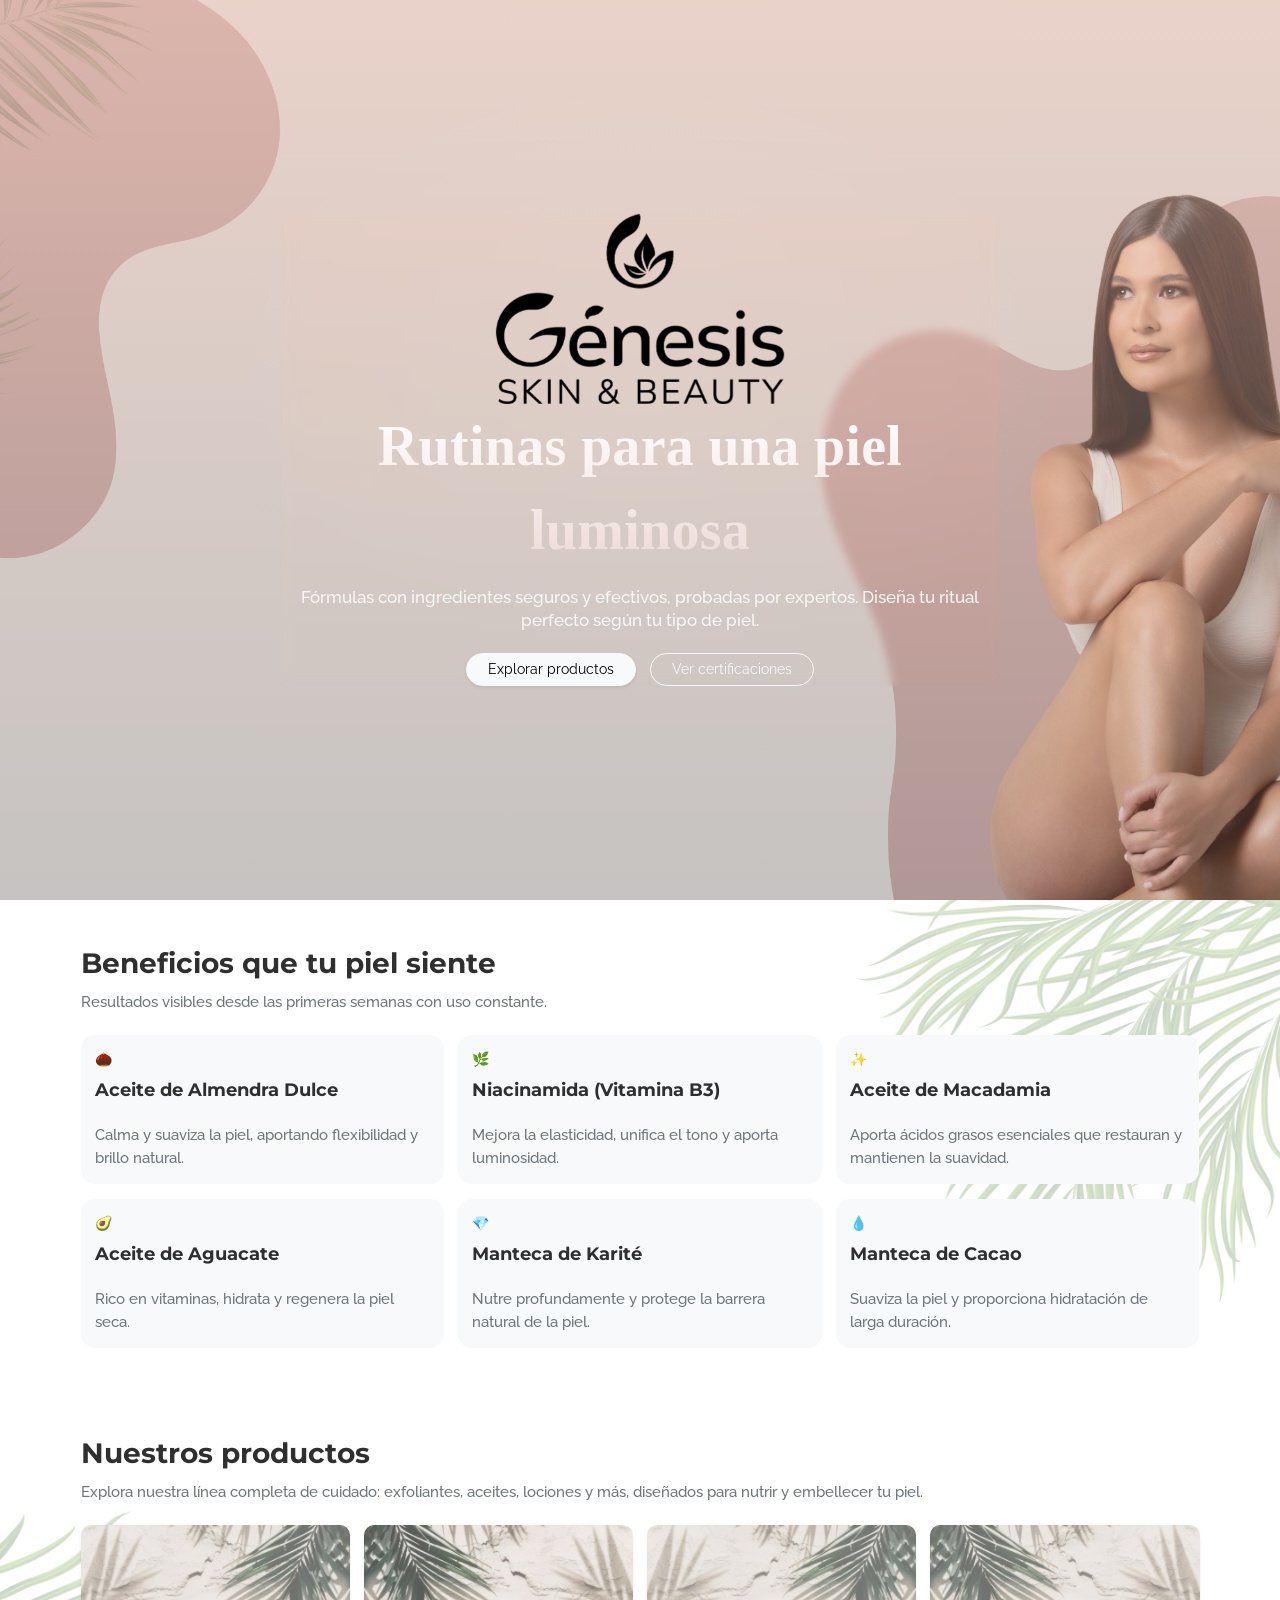
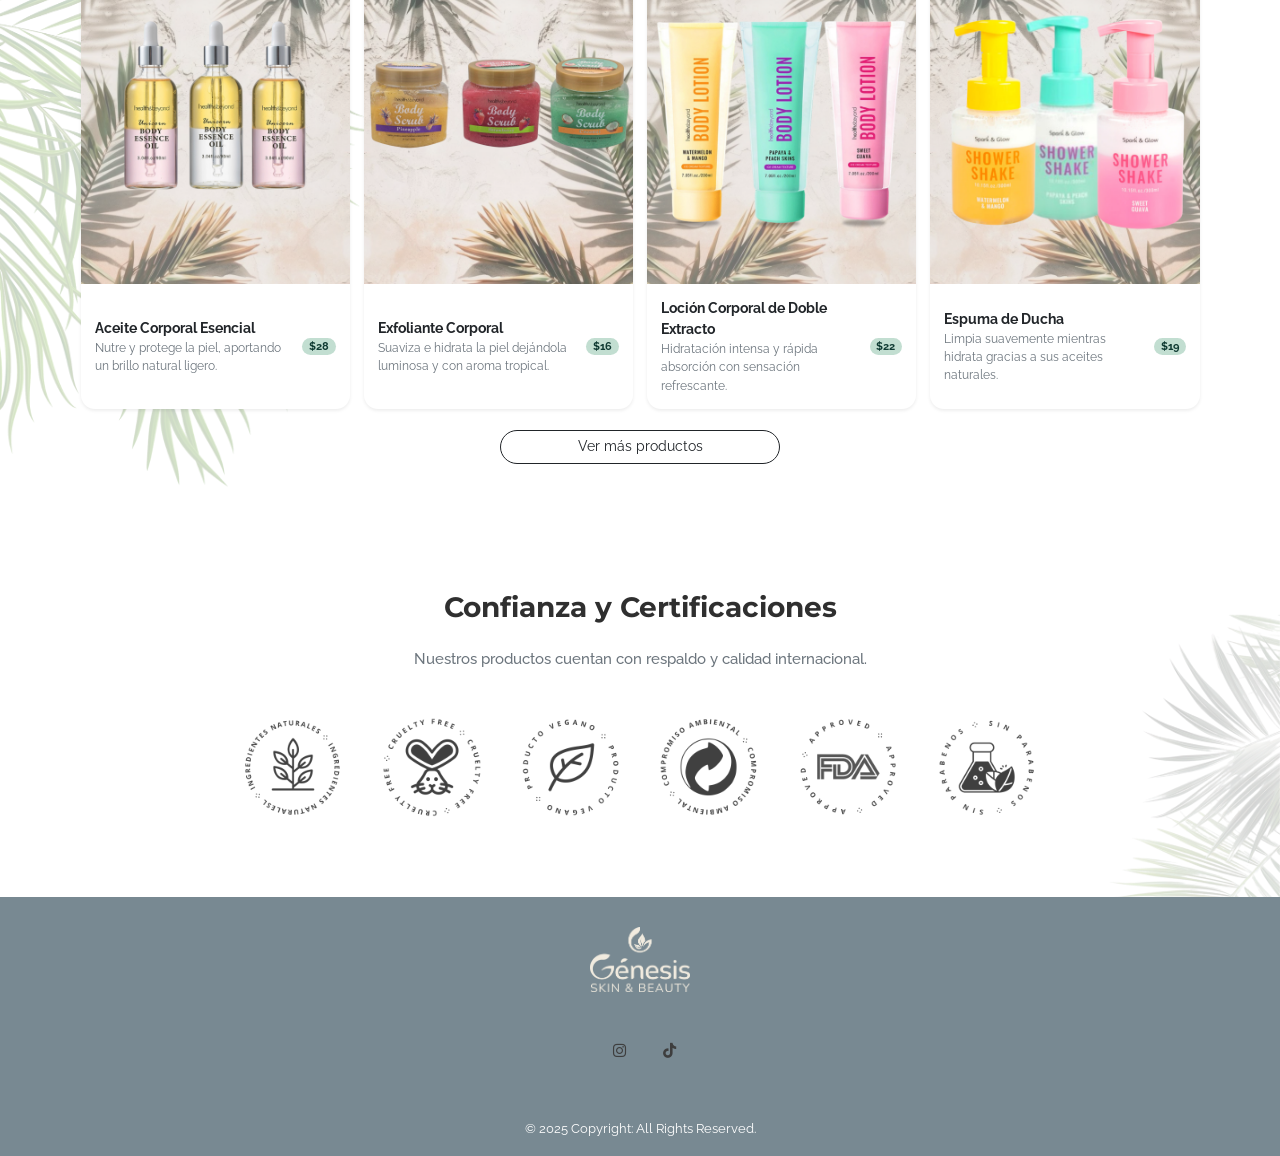
==== commit cf974fd2: "cambio link y foto" ====
--- a/index.html
+++ b/index.html
@@ -263,8 +263,8 @@
             <div class="row">
               <div class="col-xs-12 col-sm-12 col-md-12" style="display:flex;justify-content:center;">
                 <div class="widget-social-icon pull-none">
-                  <a target='_blank' href="https://instagram.com/piedyccs?igshid=MzRlODBiNWFlZA==" style="text-decoration: none;"><i class="fa-brands fa-instagram"></i><i class="fa-brands fa-instagram"></i></a>
-                  <a target='_blank' href="https://www.tiktok.com/@piedyccs5" style="text-decoration: none;"><i class="fab fa-tiktok"></i><i class="fa-brands fa-tiktok"></i></a>
+                  <a target='_blank' href="https://www.instagram.com/genesishsb/" style="text-decoration: none;"><i class="fa-brands fa-instagram"></i><i class="fa-brands fa-instagram"></i></a>
+                  <a target='_blank' href="https://www.tiktok.com/@genesishsb" style="text-decoration: none;"><i class="fab fa-tiktok"></i><i class="fa-brands fa-tiktok"></i></a>
                   <!-- <a target='_blank' href="https://wa.link/84zv5s"><i class="fa-brands fa-whatsapp"></i><i class="fa-brands fa-whatsapp"></i></a> -->
                 </div>
               </div>
